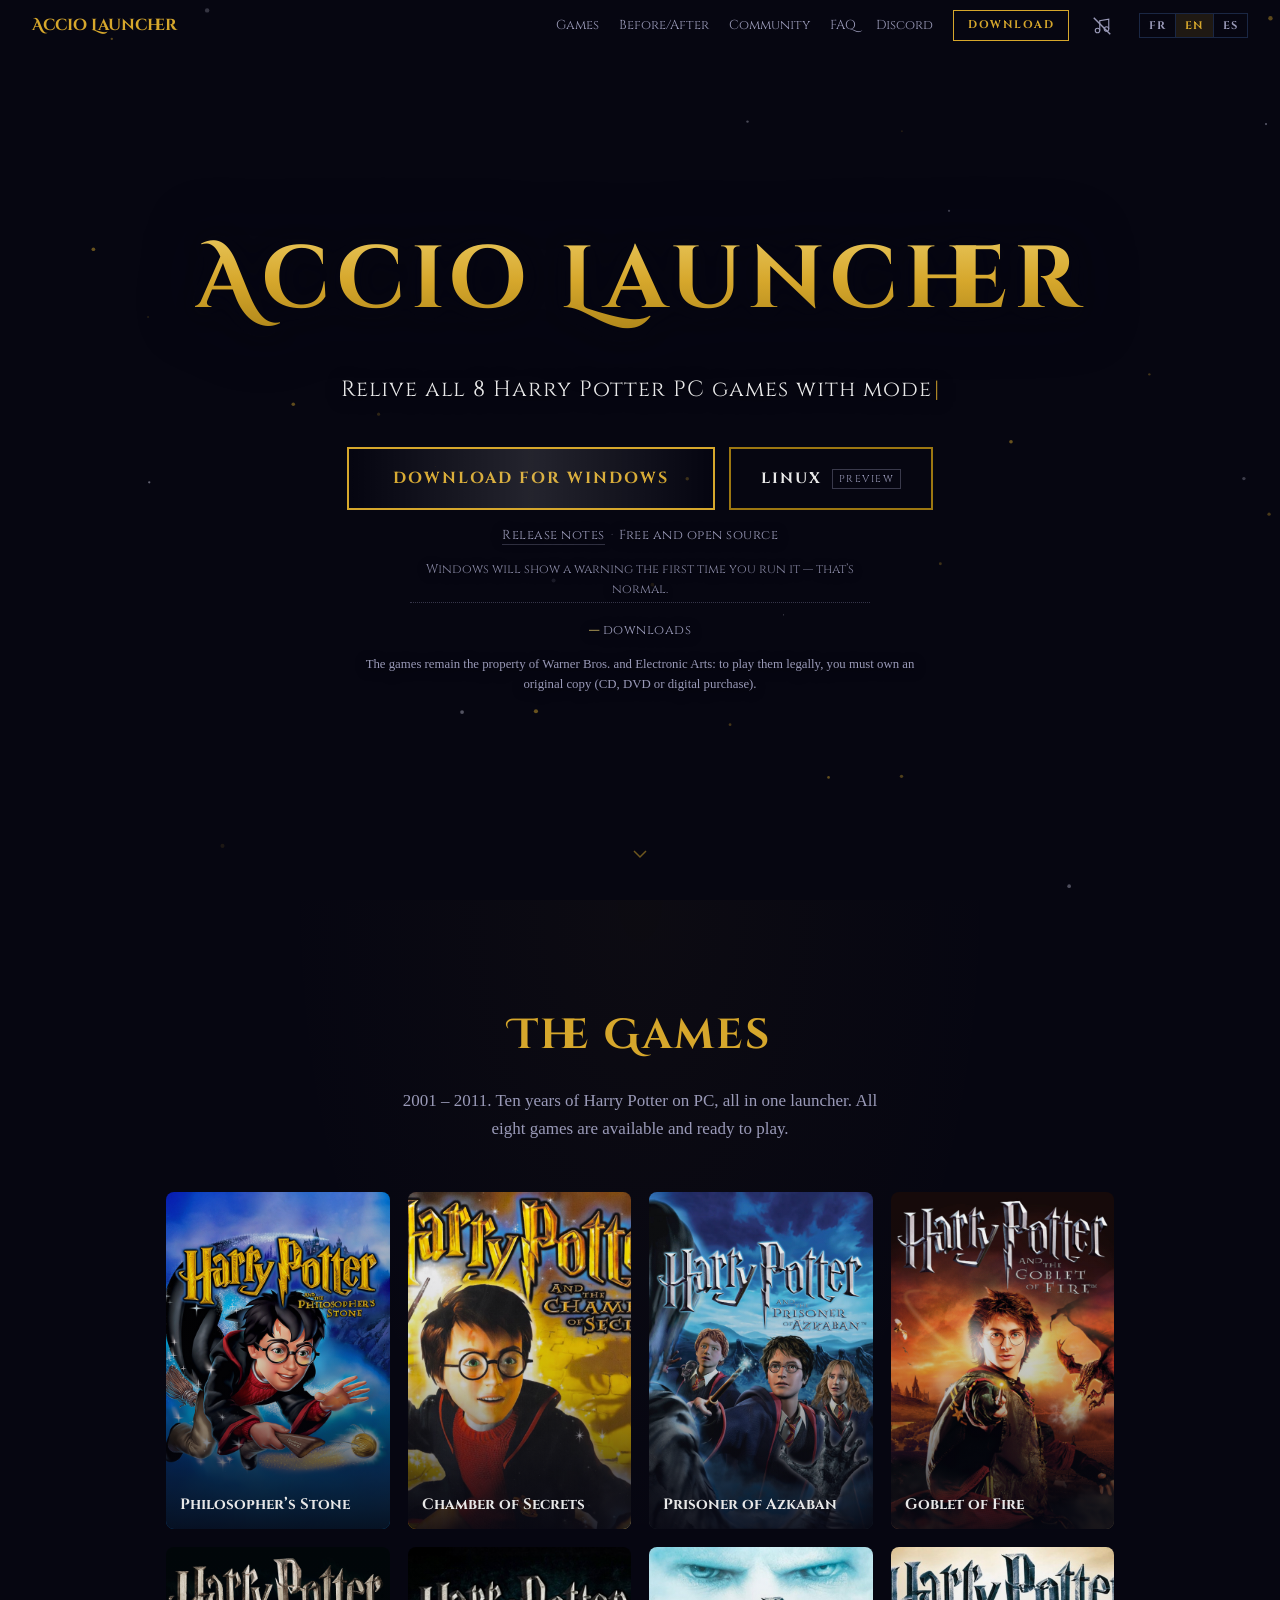
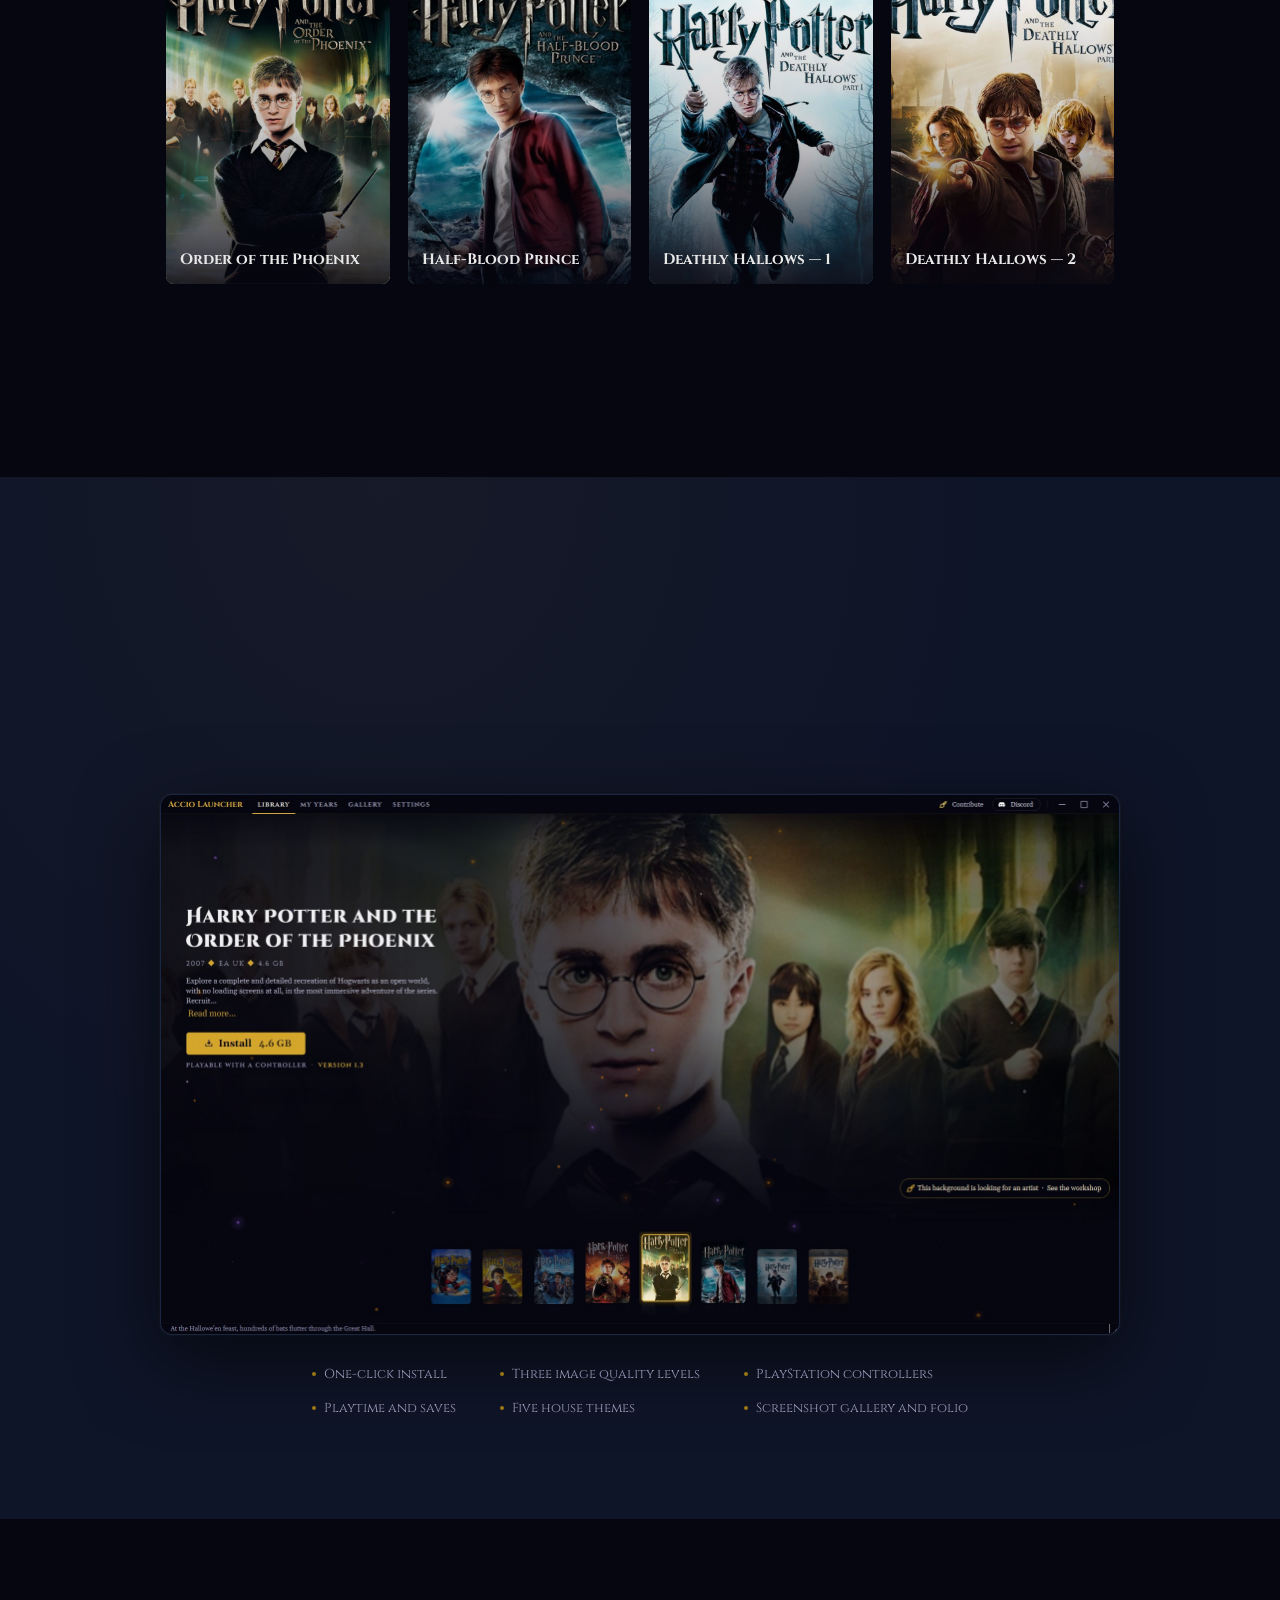
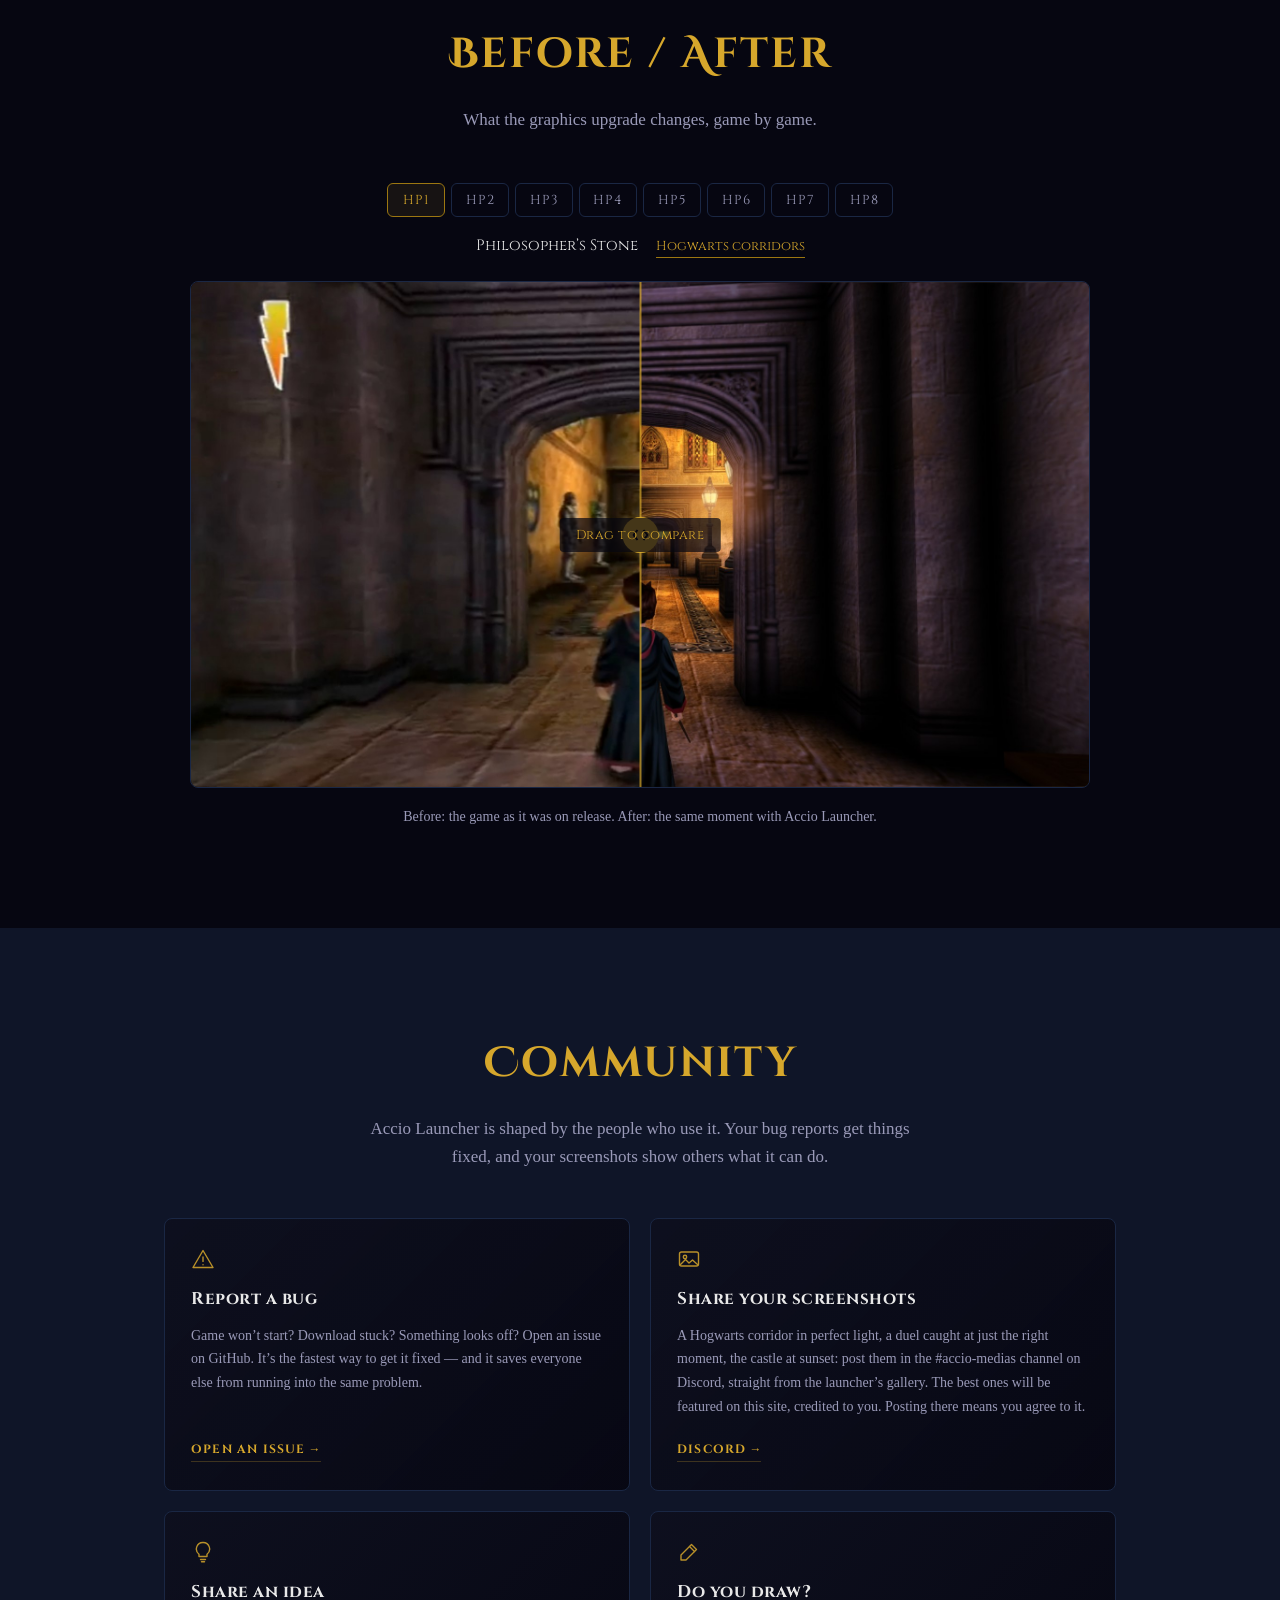
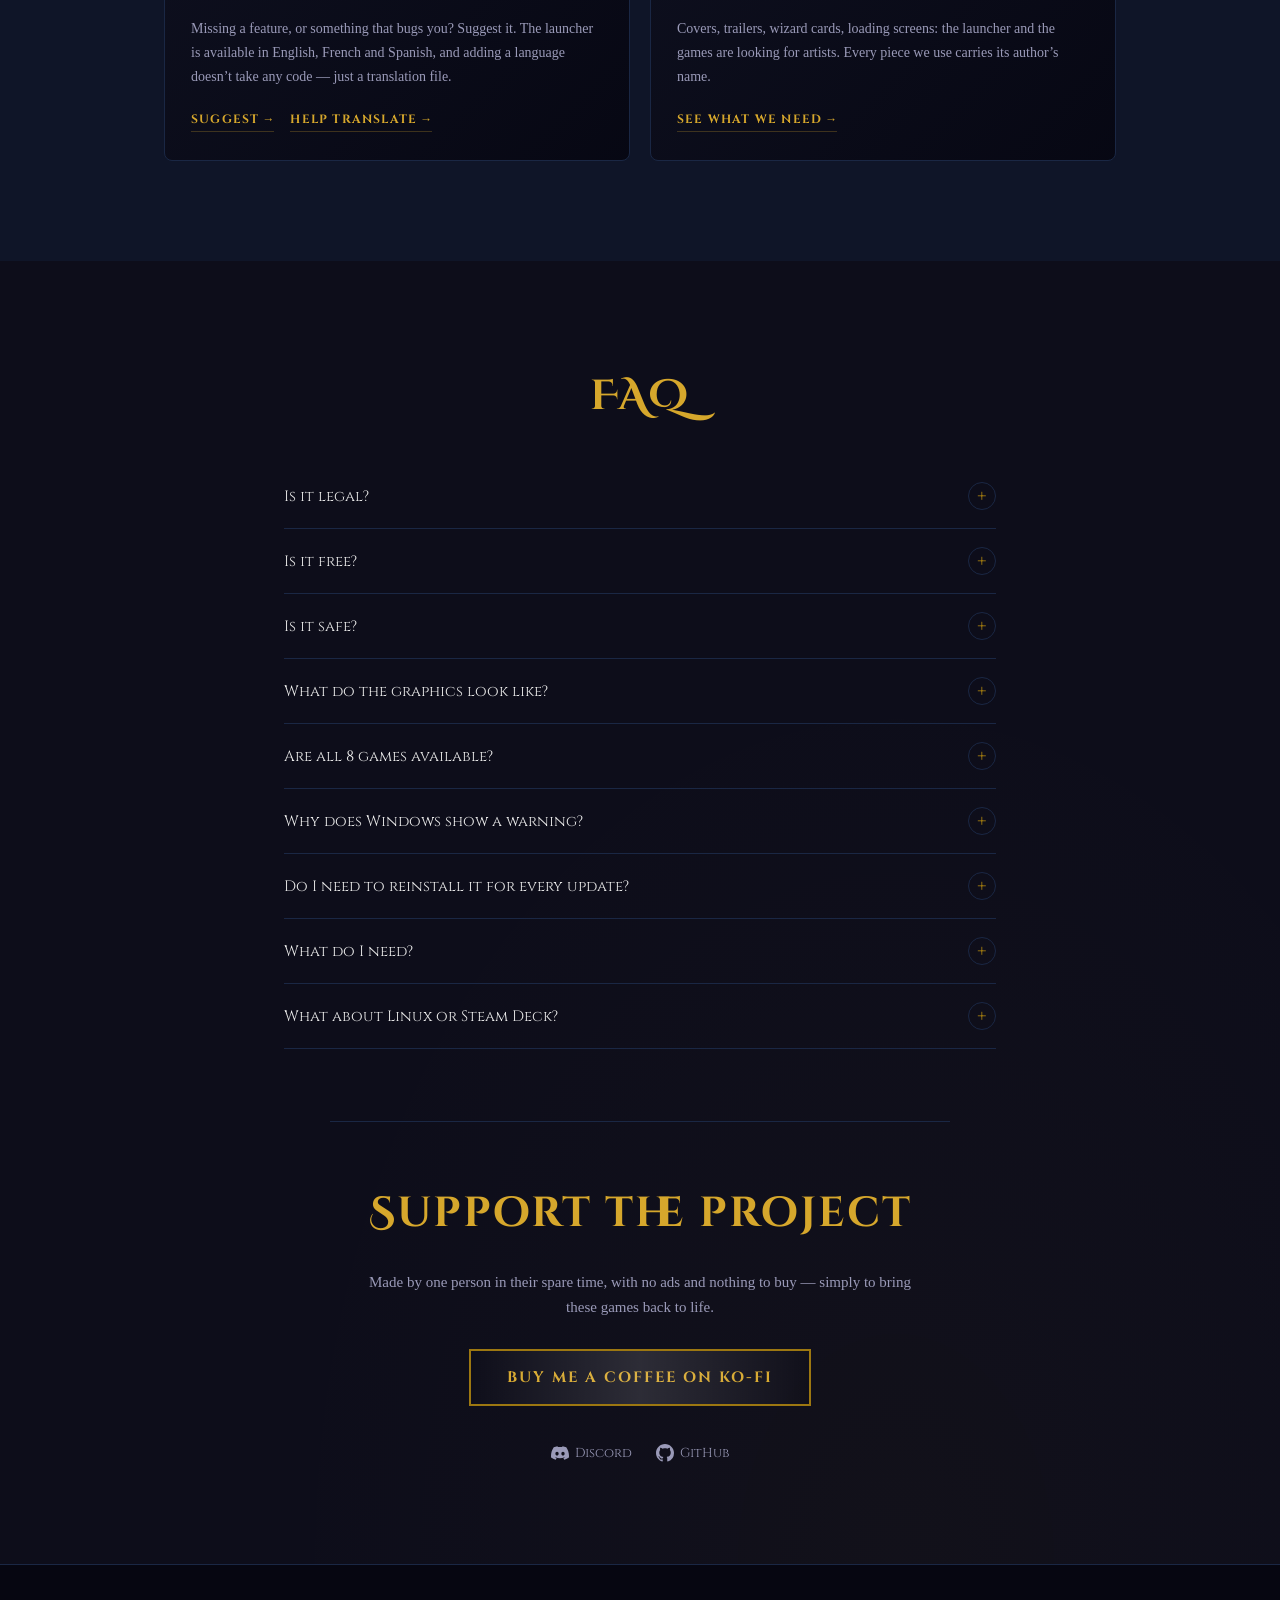
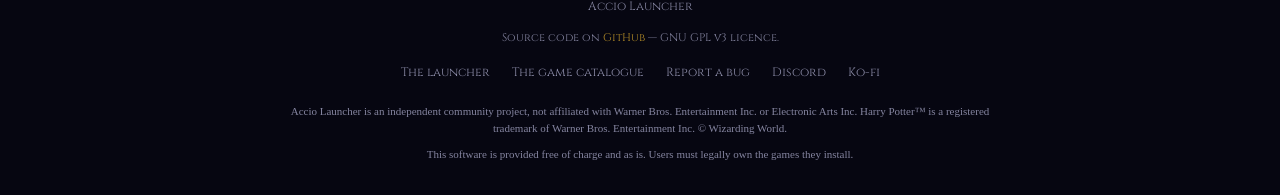
==== index.html @ d078e225 "feat: add folio preview tab and corresponding localization for English and Spanish" ====
<!DOCTYPE html>
<html lang="fr" class="no-js">
<head>
  <meta charset="UTF-8">
  <meta name="viewport" content="width=device-width, initial-scale=1.0">
  <title>Accio Launcher — Tous les jeux Harry Potter PC</title>
  <meta name="description" content="Les 8 jeux Harry Potter PC (2001–2011) dans un seul launcher : téléchargement en un clic, graphismes modernisés, tout est pré-configuré. Gratuit et open-source.">
  <link rel="canonical" href="https://acciolauncher.be/">
  <meta property="og:title" content="Accio Launcher — Tous les jeux Harry Potter PC">
  <meta property="og:description" content="Un seul launcher pour les 8 jeux Harry Potter PC. Les huit sont en ligne. Gratuit et open-source.">
  <meta property="og:image" content="https://acciolauncher.be/assets/social-preview-v2.jpg">
  <meta property="og:url" content="https://acciolauncher.be/">
  <meta property="og:type" content="website">
  <meta property="og:locale" content="fr_FR">
  <meta property="og:site_name" content="Accio Launcher">
  <meta property="og:image:width" content="1200">
  <meta property="og:image:height" content="630">
  <meta property="og:image:alt" content="Accio Launcher — les 8 jeux Harry Potter PC réunis dans un seul launcher.">
  <meta name="twitter:card" content="summary_large_image">
  <meta name="twitter:image" content="https://acciolauncher.be/assets/social-preview-v2.jpg">
  <meta name="theme-color" content="#060611">
  <script>document.documentElement.classList.replace('no-js','js');</script>
  <link rel="icon" type="image/svg+xml" href="assets/brand/mark.svg">
  <link rel="icon" type="image/png" sizes="32x32" href="assets/brand/favicon-32.png">
  <link rel="apple-touch-icon" href="assets/brand/icon-180.png">
  <link rel="stylesheet" href="css/styles.css">
</head>
<body>

  <canvas id="particles" aria-hidden="true"></canvas>

  <!-- NAV -->
  <nav id="nav">
    <a href="#top" class="nav-brand">Accio Launcher</a>
    <div class="nav-links" id="nav-links">
      <a href="#games" data-i18n="nav_games">Jeux</a>
      <a href="#compare" data-i18n="nav_compare">Avant/Après</a>
      <a href="#community" data-i18n="nav_community">Communauté</a>
      <a href="#faq">FAQ</a>
      <a href="https://discord.gg/TNwDQd7KGe" target="_blank" rel="noopener">Discord</a>
    </div>
    <a href="#top" class="nav-dl" data-i18n="nav_dl">Télécharger</a>
    <button class="nav-music" id="nav-music" data-i18n-label="aria_music" aria-label="Musique" data-i18n-title="title_music" title="Musique d'ambiance">
      <svg class="music-on" width="18" height="18" viewBox="0 0 24 24" fill="none" stroke="currentColor" stroke-width="1.5"><path d="M9 18V5l12-2v13"/><circle cx="6" cy="18" r="3"/><circle cx="18" cy="16" r="3"/></svg>
      <svg class="music-off" width="18" height="18" viewBox="0 0 24 24" fill="none" stroke="currentColor" stroke-width="1.5"><path d="M9 18V5l12-2v13"/><circle cx="6" cy="18" r="3"/><circle cx="18" cy="16" r="3"/><line x1="1" y1="1" x2="23" y2="23" stroke-width="2"/></svg>
    </button>
    <div class="lang-switch" id="lang-switch" role="radiogroup" aria-label="Langue / Language / Idioma">
      <button type="button" role="radio" data-lang="fr" lang="fr" class="is-active" aria-checked="true" tabindex="0">FR</button>
      <button type="button" role="radio" data-lang="en" lang="en" aria-checked="false" tabindex="-1">EN</button>
      <button type="button" role="radio" data-lang="es" lang="es" aria-checked="false" tabindex="-1">ES</button>
    </div>
    <button class="nav-burger" id="nav-burger" data-i18n-label="aria_menu" aria-label="Menu" aria-expanded="false">
      <span></span><span></span><span></span>
    </button>
    <div class="nav-progress" id="nav-progress"></div>
  </nav>

  <!-- ==================== HERO ==================== -->
  <section id="top" class="hero">
    <video class="hero-video" autoplay muted loop playsinline preload="none" poster="assets/backgrounds/hp1.jpg">
      <source src="assets/videos/trailer-hp3.mp4" type="video/mp4">
    </video>
    <div class="hero-fade"></div>
    <div class="hero-content">
      <h1 class="hero-stagger hero-stagger--1">Accio Launcher</h1>
      <p class="hero-sub hero-stagger hero-stagger--2" id="hero-typed">Revivez les 8 jeux Harry Potter PC avec des graphismes modernes.</p>
      <div class="dl-choice hero-stagger hero-stagger--3">
        <a href="https://github.com/ludvdber/AccioLauncher/releases/latest/download/AccioLauncher.exe" class="cta" data-os="windows" target="_blank" rel="noopener">
          <span class="cta-text" data-i18n="hero_cta">Télécharger pour Windows</span>
          <span class="cta-shimmer"></span>
        </a>
        <a href="https://github.com/ludvdber/AccioLauncher/releases/latest/download/AccioLauncher-x86_64.AppImage" class="cta cta--alt" data-os="linux" target="_blank" rel="noopener">
          <span class="cta-text">Linux</span>
          <span class="cta-tag" data-i18n="cta_preview">préversion</span>
        </a>
      </div>
      <div class="dl-thanks" id="dl-thanks" role="status" hidden>
        <p class="dl-thanks-title" data-i18n="dl_thanks_title">Le téléchargement a commencé. Bon jeu !</p>
        <p data-i18n="dl_thanks_star">Si vous l'aimez, une <a href="https://github.com/ludvdber/AccioLauncher" target="_blank" rel="noopener">étoile sur GitHub</a> l'aidera à se faire connaître.</p>
        <p class="dl-thanks-linux" data-i18n="dl_thanks_linux" hidden>Sous Linux, rendez le fichier exécutable (clic droit → Propriétés), puis lancez-le. C'est une préversion : vos retours sur <a href="https://discord.gg/TNwDQd7KGe" target="_blank" rel="noopener">Discord</a> ou <a href="https://github.com/ludvdber/AccioLauncher/issues/new/choose" target="_blank" rel="noopener">GitHub</a> sont précieux.</p>
      </div>
      <p class="hero-dl hero-stagger hero-stagger--4">
        <span id="dl-build"><a href="https://github.com/ludvdber/AccioLauncher/releases/latest" target="_blank" rel="noopener">Notes de version</a><span class="hero-sep">·</span>Gratuit et open-source</span>
      </p>
      <details class="hero-note hero-stagger hero-stagger--5">
        <summary data-i18n="hero_warn_q">Windows affichera un avertissement au premier lancement — c'est normal.</summary>
        <p data-i18n="hero_warn_a">Le launcher est gratuit et n'est pas signé par un certificat payant : Windows affiche donc « Windows a protégé votre ordinateur ». Cliquez sur <em>Informations complémentaires</em>, puis <em>Exécuter quand même</em>.</p>
      </details>
      <div class="hero-meta hero-stagger hero-stagger--6">
        <span id="dl-count">—</span> <span data-i18n="hero_downloads">téléchargements</span>
      </div>
      <p class="hero-own hero-stagger hero-stagger--6" data-i18n="hero_own">Les jeux restent la propriété de Warner Bros. et d'Electronic Arts : pour y jouer légalement, il faut en posséder une copie originale (CD, DVD ou achat numérique).</p>
    </div>
    <div class="scroll-hint" aria-hidden="true">
      <svg width="20" height="20" viewBox="0 0 20 20" fill="none" stroke="#d6a72c" stroke-width="1.5"><polyline points="4 7 10 13 16 7"/></svg>
    </div>
  </section>

  <!-- ==================== GAMES ==================== -->
  <section id="games" class="games">
    <h2 class="section-heading" data-reveal data-i18n="games_heading">Les Jeux</h2>
    <p class="games-sub" data-reveal data-i18n="games_sub">2001 – 2011. Dix ans de jeux Harry Potter PC, réunis dans un seul launcher. Les huit sont en ligne et jouables.</p>

    <div class="gcard-grid" id="gcard-grid">
      <article class="gcard" data-game="0" data-row="0" data-reveal>
        <img src="assets/covers/hp1.jpg" data-i18n-alt="alt_hp1" alt="Jaquette de Harry Potter à l'école des sorciers (2001)" loading="lazy">
        <div class="gcard-overlay">
          <span class="gcard-year">2001</span>
          <h3 data-i18n="game1_title">À l'école des sorciers</h3>
        </div>
      </article>
      <article class="gcard" data-game="1" data-row="0" data-reveal>
        <img src="assets/covers/hp2.jpg" data-i18n-alt="alt_hp2" alt="Jaquette de Harry Potter et la Chambre des secrets (2002)" loading="lazy">
        <div class="gcard-overlay">
          <span class="gcard-year">2002</span>
          <h3 data-i18n="game2_title">La Chambre des secrets</h3>
        </div>
      </article>
      <article class="gcard" data-game="2" data-row="0" data-reveal>
        <img src="assets/covers/hp3.jpg" data-i18n-alt="alt_hp3" alt="Jaquette de Harry Potter et le Prisonnier d'Azkaban (2004)" loading="lazy">
        <div class="gcard-overlay">
          <span class="gcard-year">2004</span>
          <h3 data-i18n="game3_title">Le Prisonnier d'Azkaban</h3>
        </div>
      </article>
      <article class="gcard" data-game="3" data-row="0" data-reveal>
        <img src="assets/covers/hp4.jpg" data-i18n-alt="alt_hp4" alt="Jaquette de Harry Potter et la Coupe de feu (2005)" loading="lazy">
        <div class="gcard-overlay">
          <span class="gcard-year">2005</span>
          <h3 data-i18n="game4_title">La Coupe de feu</h3>
        </div>
      </article>
      <article class="gcard" data-game="4" data-row="1" data-reveal>
        <img src="assets/covers/hp5.jpg" data-i18n-alt="alt_hp5" alt="Jaquette de Harry Potter et l'Ordre du Phénix (2007)" loading="lazy">
        <div class="gcard-overlay">
          <span class="gcard-year">2007</span>
          <h3 data-i18n="game5_title">L'Ordre du Phénix</h3>
        </div>
      </article>
      <article class="gcard" data-game="5" data-row="1" data-reveal>
        <img src="assets/covers/hp6.jpg" data-i18n-alt="alt_hp6" alt="Jaquette de Harry Potter et le Prince de sang-mêlé (2009)" loading="lazy">
        <div class="gcard-overlay">
          <span class="gcard-year">2009</span>
          <h3 data-i18n="game6_title">Le Prince de sang-mêlé</h3>
        </div>
      </article>
      <article class="gcard" data-game="6" data-row="1" data-reveal>
        <img src="assets/covers/hp7a.jpg" data-i18n-alt="alt_hp7" alt="Jaquette de Harry Potter et les Reliques de la Mort — partie 1 (2010)" loading="lazy">
        <div class="gcard-overlay">
          <span class="gcard-year">2010</span>
          <h3 data-i18n="game7_title">Les Reliques de la Mort — 1</h3>
        </div>
      </article>
      <article class="gcard" data-game="7" data-row="1" data-reveal>
        <img src="assets/covers/hp7b.jpg" data-i18n-alt="alt_hp8" alt="Jaquette de Harry Potter et les Reliques de la Mort — partie 2 (2011)" loading="lazy">
        <div class="gcard-overlay">
          <span class="gcard-year">2011</span>
          <h3 data-i18n="game8_title">Les Reliques de la Mort — 2</h3>
        </div>
      </article>
    </div>

    <!-- Inline detail (inserted via JS after the correct row) -->
    <template id="gcard-detail-tpl">
      <div class="gcard-detail" id="gcard-detail">
        <div class="gcard-detail-bg"></div>
        <div class="gcard-detail-content">
          <button class="gcard-detail-close" data-i18n-label="aria_close" aria-label="Fermer">
            <svg width="18" height="18" viewBox="0 0 18 18" fill="none" stroke="currentColor" stroke-width="2"><line x1="4" y1="4" x2="14" y2="14"/><line x1="14" y1="4" x2="4" y2="14"/></svg>
          </button>
          <span class="gcard-detail-year"></span>
          <h3 class="gcard-detail-title"></h3>
          <p class="gcard-detail-text"></p>
          <section class="gcard-detail-fixes">
            <h4 class="gcard-detail-fixes-title"></h4>
            <ul class="gcard-detail-fixes-list"></ul>
          </section>
        </div>
        <div class="gcard-detail-arrow"></div>
      </div>
    </template>

    <!-- 2nd CTA -->
    <div class="games-cta" data-reveal>
      <div class="dl-choice">
        <a href="https://github.com/ludvdber/AccioLauncher/releases/latest/download/AccioLauncher.exe" class="cta" data-os="windows" target="_blank" rel="noopener">
          <span class="cta-text" data-i18n="games_cta">Télécharger pour Windows</span>
          <span class="cta-shimmer"></span>
        </a>
        <a href="https://github.com/ludvdber/AccioLauncher/releases/latest/download/AccioLauncher-x86_64.AppImage" class="cta cta--alt" data-os="linux" target="_blank" rel="noopener">
          <span class="cta-text">Linux</span>
          <span class="cta-tag" data-i18n="cta_preview">préversion</span>
        </a>
      </div>
    </div>
  </section>

  <!-- ==================== LAUNCHER PREVIEW ==================== -->
  <section id="preview" class="preview">
    <h2 class="section-heading" data-reveal data-i18n="preview_heading">Le launcher</h2>
    <p class="preview-sub" data-reveal data-i18n="preview_sub">Tout est prêt dès le premier lancement. Choisissez un jeu, cliquez, jouez.</p>
    <div class="preview-tabs" data-reveal>
      <button class="preview-tab active" data-src="assets/screenshots/launcher-catalogue.jpg" data-src-en="assets/screenshots/en-launcher-catalogue.jpg" data-desc="Le launcher Accio, fiche d'un jeu et carrousel des huit jaquettes" data-i18n-desc="alt_launcher" data-i18n="preview_tab1">Catalogue</button>
      <button class="preview-tab" data-src="assets/screenshots/launcher-installed.jpg" data-src-en="assets/screenshots/en-launcher-installed.jpg" data-desc="Un jeu installé : le bouton Reprendre, le temps de jeu et l'engrenage des réglages" data-i18n-desc="alt_prev2" data-i18n="preview_tab2">Jeu installé</button>
      <button class="preview-tab" data-src="assets/screenshots/launcher-reglages.jpg" data-src-en="assets/screenshots/en-launcher-reglages.jpg" data-desc="Les réglages d'image d'un jeu, avec des niveaux de qualité de Légère à Maximale" data-i18n-desc="alt_prev3" data-i18n="preview_tab3">Réglages</button>
      <button class="preview-tab" data-src="assets/screenshots/launcher-annees.jpg" data-src-en="assets/screenshots/en-launcher-annees.jpg" data-desc="Mes années à Poudlard : le temps passé dans chaque jeu, année par année" data-i18n-desc="alt_prev4" data-i18n="preview_tab4">Statistiques</button>
      <button class="preview-tab" data-src="assets/screenshots/launcher-folio.jpg" data-src-en="assets/screenshots/en-launcher-folio.jpg" data-desc="Le folio d'une partie, lu dans la sauvegarde : cartes de Chocogrenouille trouvées, Coupe des Quatre Maisons et sorts appris" data-i18n-desc="alt_prev6" data-i18n="preview_tab6">Folio</button>
      <button class="preview-tab" data-src="assets/screenshots/launcher-maisons.jpg" data-desc="Le launcher aux couleurs de la maison Serdaigle" data-i18n-desc="alt_prev5" data-i18n="preview_tab5">Maisons</button>
    </div>
    <div class="preview-frame" data-reveal>
      <img id="preview-img" src="assets/screenshots/launcher-catalogue.jpg" data-i18n-alt="alt_launcher" alt="Le launcher Accio, fiche d'un jeu et carrousel des huit jaquettes" loading="lazy">
    </div>
    <ul class="preview-features" data-reveal>
      <li data-i18n="pf1">Installation en un clic</li>
      <li data-i18n="pf2">Trois niveaux de qualité d'image</li>
      <li data-i18n="pf3">Manettes PlayStation</li>
      <li data-i18n="pf4">Temps de jeu et sauvegardes</li>
      <li data-i18n="pf5">Cinq thèmes de maison</li>
      <li data-i18n="pf6">Galerie de captures et folio</li>
    </ul>
  </section>

  <!-- ==================== BEFORE / AFTER ==================== -->
  <section id="compare" class="compare">
    <h2 class="section-heading" data-reveal data-i18n="compare_heading">Avant / Après</h2>
    <p class="compare-sub" data-reveal data-i18n="compare_sub">L'impact des améliorations graphiques sur les jeux Harry Potter.</p>

    <!-- Le jeu d'abord, puis la scene quand un jeu en a plusieurs -->
    <div class="compare-picker" data-reveal>
      <div class="compare-games">
        <button type="button" class="compare-game active" data-game="1" aria-pressed="true">HP1</button>
        <button type="button" class="compare-game" data-game="2" aria-pressed="false">HP2</button>
        <button type="button" class="compare-game" data-game="3" aria-pressed="false">HP3</button>
        <button type="button" class="compare-game" data-game="4" aria-pressed="false">HP4</button>
        <button type="button" class="compare-game" data-game="5" aria-pressed="false">HP5</button>
        <button type="button" class="compare-game" data-game="6" aria-pressed="false">HP6</button>
        <button type="button" class="compare-game" data-game="7" aria-pressed="false">HP7</button>
        <button type="button" class="compare-game" data-game="8" aria-pressed="false">HP8</button>
      </div>
      <div class="compare-scenes">
        <span class="compare-title" data-game="1" data-i18n="game1_title">À l'école des sorciers</span>
        <span class="compare-title" data-game="2" data-i18n="game2_title" hidden>La Chambre des secrets</span>
        <span class="compare-title" data-game="3" data-i18n="game3_title" hidden>Le Prisonnier d'Azkaban</span>
        <span class="compare-title" data-game="4" data-i18n="game4_title" hidden>La Coupe de feu</span>
        <span class="compare-title" data-game="5" data-i18n="game5_title" hidden>L'Ordre du Phénix</span>
        <span class="compare-title" data-game="6" data-i18n="game6_title" hidden>Le Prince de sang-mêlé</span>
        <span class="compare-title" data-game="7" data-i18n="game7_title" hidden>Les Reliques de la Mort — 1</span>
        <span class="compare-title" data-game="8" data-i18n="game8_title" hidden>Les Reliques de la Mort — 2</span>
        <span class="compare-scene-list">
          <button type="button" class="compare-tab active" data-game="1" data-before="assets/compare/hp1-couloir-before.jpg" data-after="assets/compare/hp1-couloir-after.jpg" data-i18n="ctab1">Couloirs de Poudlard</button>
          <button type="button" class="compare-tab" data-game="2" data-before="assets/compare/hp2-couloir-aux-torches-before.jpg" data-after="assets/compare/hp2-couloir-aux-torches-after.jpg" data-i18n="ctab7" hidden>Couloir aux torches</button>
          <button type="button" class="compare-tab" data-game="3" data-before="assets/compare/hp3-couloir-de-poudlard-before.jpg" data-after="assets/compare/hp3-couloir-de-poudlard-after.jpg" data-i18n="ctab8" hidden>Couloir du château</button>
          <button type="button" class="compare-tab" data-game="4" data-before="assets/compare/hp4-foret-interdite-before.jpg" data-after="assets/compare/hp4-foret-interdite-after.jpg" data-i18n="ctab9" hidden>La Forêt interdite</button>
          <button type="button" class="compare-tab" data-game="5" data-before="assets/compare/hp5-salle-commune-before.jpg" data-after="assets/compare/hp5-salle-commune-after.jpg" data-i18n="ctab2" hidden>Salle commune</button>
          <button type="button" class="compare-tab" data-game="5" data-before="assets/compare/hp5-bibliotheque-before.jpg" data-after="assets/compare/hp5-bibliotheque-after.jpg" data-i18n="ctab3" hidden>Bibliothèque</button>
          <button type="button" class="compare-tab" data-game="5" data-before="assets/compare/hp5-chateau-before.jpg" data-after="assets/compare/hp5-chateau-after.jpg" data-i18n="ctab4" hidden>Le château</button>
          <button type="button" class="compare-tab" data-game="6" data-before="assets/compare/hp6-terrier-before.jpg" data-after="assets/compare/hp6-terrier-after.jpg" data-i18n="ctab5" hidden>Le Terrier</button>
          <button type="button" class="compare-tab" data-game="6" data-before="assets/compare/hp6-parc-before.jpg" data-after="assets/compare/hp6-parc-after.jpg" data-i18n="ctab6" hidden>Le parc de nuit</button>
          <button type="button" class="compare-tab" data-game="7" data-before="assets/compare/hp7a-mariage-before.jpg" data-after="assets/compare/hp7a-mariage-after.jpg" data-i18n="ctab10" hidden>Le mariage</button>
          <button type="button" class="compare-tab" data-game="8" data-before="assets/compare/hp7b-gringotts-before.jpg" data-after="assets/compare/hp7b-gringotts-after.jpg" data-i18n="ctab11" hidden>Gringotts</button>
        </span>
      </div>
    </div>

    <div class="slider" id="slider" data-reveal role="slider" data-i18n-label="aria_compare" aria-label="Comparaison avant/après" aria-orientation="horizontal" aria-valuemin="0" aria-valuemax="100" aria-valuenow="50" tabindex="0">
      <div class="slider-hint" id="slider-hint" data-i18n="slider_hint">Glissez pour comparer</div>
      <div class="slider-before">
        <img id="img-before" src="assets/compare/hp1-couloir-before.jpg" data-i18n-alt="alt_before" alt="Rendu graphique original" loading="lazy" draggable="false">
        <div class="slider-placeholder" data-i18n="ph_before">Avant — Rendu original</div>
      </div>
      <div class="slider-after" id="slider-after">
        <img id="img-after" src="assets/compare/hp1-couloir-after.jpg" data-i18n-alt="alt_after" alt="Rendu graphique amélioré" loading="lazy" draggable="false">
        <div class="slider-placeholder slider-placeholder--after" data-i18n="ph_after">Après — Amélioré</div>
      </div>
      <div class="slider-handle" id="slider-handle">
        <div class="slider-line"></div>
        <div class="slider-grip">
          <svg width="16" height="16" viewBox="0 0 16 16" fill="none" stroke="#060611" stroke-width="2"><polyline points="5 3 1 8 5 13"/><polyline points="11 3 15 8 11 13"/></svg>
        </div>
        <div class="slider-line"></div>
      </div>
    </div>
    <p class="slider-caption" data-reveal data-i18n="compare_caption">Avant : le jeu tel qu'il était à sa sortie. Après : le même instant avec Accio Launcher.</p>
  </section>

  <!-- ==================== COMMUNAUTÉ ==================== -->
  <section id="community" class="community">
    <h2 class="section-heading" data-reveal data-i18n="community_heading">La communauté</h2>
    <p class="community-sub" data-reveal data-i18n="community_sub">Le launcher avance avec ceux qui y jouent. Un bug signalé, c'est un bug corrigé — et une belle capture, c'est la meilleure vitrine du projet.</p>

    <div class="community-grid" data-reveal>

      <article class="ccard">
        <svg class="ccard-icon" width="24" height="24" viewBox="0 0 24 24" fill="none" stroke="currentColor" stroke-width="1.4" stroke-linecap="round" stroke-linejoin="round">
          <path d="M12 3.5 2 20.5h20L12 3.5z"/><path d="M12 10v4.4"/><path d="M12 17.6v.1"/>
        </svg>
        <h3 data-i18n="ccard1_t">Signaler un bug</h3>
        <p data-i18n="ccard1_d">Un jeu qui refuse de démarrer, un téléchargement qui s'arrête, un affichage de travers ? Ouvrez un ticket sur GitHub. C'est le chemin le plus court pour que ce soit réparé — et ça évite à dix autres personnes de perdre la même soirée.</p>
        <div class="ccard-links">
          <a href="https://github.com/ludvdber/AccioLauncher/issues/new/choose" target="_blank" rel="noopener" data-i18n="ccard1_cta">Ouvrir un ticket</a>
        </div>
      </article>

      <article class="ccard">
        <svg class="ccard-icon" width="24" height="24" viewBox="0 0 24 24" fill="none" stroke="currentColor" stroke-width="1.4" stroke-linecap="round" stroke-linejoin="round">
          <rect x="2.5" y="5" width="19" height="14" rx="2"/><circle cx="8" cy="10" r="1.7"/><path d="M3.5 17.5l5-5 3.5 3.5 3.5-3 5 4.5"/>
        </svg>
        <h3 data-i18n="ccard2_t">Partager vos captures</h3>
        <p data-i18n="ccard2_d">Un couloir de Poudlard sous la bonne lumière, un duel pris au bon moment, un château au coucher du soleil : postez-les dans le salon #accio-medias du Discord, directement depuis la galerie du launcher. Les plus belles seront mises en avant sur ce site, avec votre pseudo. Poster là-bas, c'est l'accepter.</p>
        <div class="ccard-links">
          <a href="https://discord.gg/TNwDQd7KGe" target="_blank" rel="noopener">Discord</a>
        </div>
      </article>

      <article class="ccard">
        <svg class="ccard-icon" width="24" height="24" viewBox="0 0 24 24" fill="none" stroke="currentColor" stroke-width="1.4" stroke-linecap="round" stroke-linejoin="round">
          <path d="M12 2.5A6.5 6.5 0 0 0 8 14.2v2.3h8v-2.3A6.5 6.5 0 0 0 12 2.5z"/><path d="M9.5 19.5h5"/><path d="M10.5 21.8h3"/>
        </svg>
        <h3 data-i18n="ccard3_t">Proposer une idée</h3>
        <p data-i18n="ccard3_d">Une fonction qui manque, un détail qui agace ? Dites-le. Le launcher parle français, anglais et espagnol, et ajouter une langue ne demande pas une ligne de code — juste un fichier de traduction.</p>
        <div class="ccard-links">
          <a href="https://github.com/ludvdber/AccioLauncher/issues/new/choose" target="_blank" rel="noopener" data-i18n="ccard3_cta">Proposer</a>
          <a href="https://github.com/ludvdber/AccioLauncher/blob/main/docs/TRANSLATORS.md" target="_blank" rel="noopener" data-i18n="ccard3_cta2">Traduire</a>
        </div>
      </article>

      <article class="ccard">
        <svg class="ccard-icon" width="24" height="24" viewBox="0 0 24 24" fill="none" stroke="currentColor" stroke-width="1.4" stroke-linecap="round" stroke-linejoin="round">
          <path d="M14.5 4.5l5 5L9 20H4v-5L14.5 4.5z"/><path d="M12.5 6.5l5 5"/>
        </svg>
        <h3 data-i18n="ccard4_t">Vous dessinez ?</h3>
        <p data-i18n="ccard4_d">Jaquettes, bandes-annonces, cartes de sorciers, écrans de chargement : le launcher et les jeux cherchent des artistes. Chaque œuvre retenue porte le nom de son auteur.</p>
        <div class="ccard-links">
          <a href="atelier.html" data-i18n="ccard4_cta">Voir ce qu'on cherche</a>
        </div>
      </article>

    </div>

    <p class="community-live" id="community-live" hidden></p>
  </section>

  <!-- ==================== FAQ + SUPPORT ==================== -->
  <section id="faq" class="bottom">
    <div class="faq-wrap">
      <h2 class="section-heading" data-reveal data-i18n="faq_heading">Questions fréquentes</h2>
        <details class="faq-item">
          <summary data-i18n="faq1_q">C'est légal ?</summary>
          <p data-i18n="faq1_a">Accio Launcher ne contient aucun fichier de jeu. Les archives qu'il installe remplacent des disques d'origine abîmés, perdus ou illisibles sur un PC récent : elles sont destinées aux personnes qui possèdent une copie originale de chaque jeu (CD, DVD ou achat numérique). Les jeux restent la propriété de Warner Bros. et d'Electronic Arts, et le projet n'est affilié à aucun des deux. Un ayant droit qui demande le retrait d'un fichier l'obtient sous 48 heures.</p>
        </details>
        <details class="faq-item">
          <summary data-i18n="faq2_q">C'est gratuit ?</summary>
          <p data-i18n="faq2_a">Oui, entièrement. Open-source, pas de pub, pas de tracking.</p>
        </details>
        <details class="faq-item">
          <summary data-i18n="faq3_q">C'est sûr ?</summary>
          <p data-i18n="faq3_a">Le code est public sur GitHub. Chaque archive est vérifiée par son empreinte pendant le téléchargement : un fichier abîmé ou modifié en route est refusé. Aucun compte, aucune donnée collectée, aucune pub.</p>
        </details>
        <details class="faq-item">
          <summary data-i18n="faq4_q">Quelle qualité graphique ?</summary>
          <p data-i18n="faq4_a">L'image suit la résolution de votre écran, jusqu'à la 4K, avec des contours nettoyés et une lumière retravaillée selon les jeux. Trois préréglages, de Légère à Maximale, se choisissent dans les réglages du jeu : tout est déjà configuré, vous n'avez rien à installer.</p>
        </details>
        <details class="faq-item">
          <summary data-i18n="faq5_q">Les 8 jeux sont tous disponibles ?</summary>
          <p data-i18n="faq5_a">Oui, depuis la version 1.0 : de l'École des Sorciers (2001) aux Reliques de la Mort partie 2 (2011). Le catalogue est complet.</p>
        </details>
        <details class="faq-item">
          <summary data-i18n="faq6_q">Windows affiche un avertissement ?</summary>
          <p data-i18n="faq6_a">« Windows a protégé votre ordinateur » est attendu : le launcher est gratuit et n'a pas de certificat de signature, qui coûte plusieurs centaines d'euros par an. Cliquez sur <em>Informations complémentaires</em>, puis <em>Exécuter quand même</em>. Le fichier vient directement de GitHub, publié par le dépôt du projet : c'est la même source que le code.</p>
        </details>
        <details class="faq-item">
          <summary data-i18n="faq7_q">Il faut le réinstaller à chaque version ?</summary>
          <p data-i18n="faq7_a">Non. Le launcher se met à jour lui-même, en un clic, et les jeux déjà installés restent en place.</p>
        </details>
        <details class="faq-item">
          <summary data-i18n="faq8_q">Quelle configuration ?</summary>
          <p data-i18n="faq8_a">Windows 10 ou 11 (ou Linux, en préversion), 8 Go de mémoire, 2 Go de mémoire vidéo. Comptez la place du jeu le plus lourd : le launcher vérifie l'espace libre et prévient avant de télécharger.</p>
        </details>
        <details class="faq-item">
          <summary data-i18n="faq9_q">Et sur Linux ou Steam Deck ?</summary>
          <p data-i18n="faq9_a">Oui, en préversion depuis la version 1.1 : Steam Deck, Bazzite, Fedora, Ubuntu… Téléchargez le fichier Linux, rendez-le exécutable (clic droit → Propriétés), puis lancez-le. Les jeux tournent avec Proton ou Wine ; le <a href="https://github.com/ludvdber/AccioLauncher#linux--bazzite" target="_blank" rel="noopener">guide Linux</a> détaille l'installation. Depuis la version 1.1.3, les jeux s'installent et démarrent une fois Wine préparé, et le lancement ne prend plus qu'un instant. Essayée sous Bazzite : HP1, HP3, HP4 et HP6 tournent. HP2 démarre, mais son menu reste vide pour l'instant. Dites-nous si elle marche chez vous, sur <a href="https://discord.gg/TNwDQd7KGe" target="_blank" rel="noopener">Discord</a> ou sur <a href="https://github.com/ludvdber/AccioLauncher/issues/new/choose" target="_blank" rel="noopener">GitHub</a>.</p>
        </details>
    </div>

    <div class="support-band" data-reveal>
      <h2 class="section-heading" data-i18n="support_heading">Soutenir le projet</h2>
        <p class="support-text" data-i18n="support_text">Développé par un seul passionné, sur son temps libre. Pas de pub, pas de monétisation — juste l'envie de redonner vie à ces jeux.</p>
        <a href="https://ko-fi.com/ludovic01" class="cta cta--kofi" target="_blank" rel="noopener">
          <span class="cta-text" data-i18n="kofi_cta">Offrir un café sur Ko-fi</span>
          <span class="cta-shimmer"></span>
        </a>
        <div class="support-links">
          <a href="https://discord.gg/TNwDQd7KGe" target="_blank" rel="noopener">
            <svg width="18" height="18" viewBox="0 0 24 24" fill="currentColor"><path d="M20.317 4.37a19.791 19.791 0 0 0-4.885-1.515.074.074 0 0 0-.079.037c-.21.375-.444.864-.608 1.25a18.27 18.27 0 0 0-5.487 0 12.64 12.64 0 0 0-.617-1.25.077.077 0 0 0-.079-.037A19.736 19.736 0 0 0 3.677 4.37a.07.07 0 0 0-.032.027C.533 9.046-.32 13.58.099 18.057a.082.082 0 0 0 .031.057 19.9 19.9 0 0 0 5.993 3.03.078.078 0 0 0 .084-.028c.462-.63.874-1.295 1.226-1.994a.076.076 0 0 0-.041-.106 13.107 13.107 0 0 1-1.872-.892.077.077 0 0 1-.008-.128c.125-.094.25-.192.373-.292a.074.074 0 0 1 .077-.01c3.928 1.793 8.18 1.793 12.062 0a.074.074 0 0 1 .078.01c.12.098.246.198.373.292a.077.077 0 0 1-.006.127 12.3 12.3 0 0 1-1.873.892.077.077 0 0 0-.041.107c.36.698.772 1.362 1.225 1.993a.076.076 0 0 0 .084.028 19.839 19.839 0 0 0 6.002-3.03.077.077 0 0 0 .032-.054c.5-5.177-.838-9.674-3.549-13.66a.061.061 0 0 0-.031-.03zM8.02 15.33c-1.183 0-2.157-1.085-2.157-2.419s.956-2.419 2.157-2.419c1.21 0 2.176 1.095 2.157 2.42 0 1.333-.956 2.418-2.157 2.418zm7.975 0c-1.183 0-2.157-1.085-2.157-2.419s.956-2.419 2.157-2.419c1.21 0 2.176 1.095 2.157 2.42 0 1.333-.947 2.418-2.157 2.418z"/></svg>
            Discord
          </a>
          <a href="https://github.com/ludvdber/AccioLauncher" target="_blank" rel="noopener">
            <svg width="18" height="18" viewBox="0 0 24 24" fill="currentColor"><path d="M12 0C5.37 0 0 5.37 0 12c0 5.31 3.435 9.795 8.205 11.385.6.105.825-.255.825-.57 0-.285-.015-1.23-.015-2.235-3.015.555-3.795-.735-4.035-1.41-.135-.345-.72-1.41-1.23-1.695-.42-.225-1.02-.78-.015-.795.945-.015 1.62.87 1.845 1.23 1.08 1.815 2.805 1.305 3.495.99.105-.78.42-1.305.765-1.605-2.67-.3-5.46-1.335-5.46-5.925 0-1.305.465-2.385 1.23-3.225-.12-.3-.54-1.53.12-3.18 0 0 1.005-.315 3.3 1.23.96-.27 1.98-.405 3-.405s2.04.135 3 .405c2.295-1.56 3.3-1.23 3.3-1.23.66 1.65.24 2.88.12 3.18.765.84 1.23 1.905 1.23 3.225 0 4.605-2.805 5.625-5.475 5.925.435.375.81 1.095.81 2.22 0 1.605-.015 2.895-.015 3.3 0 .315.225.69.825.57A12.02 12.02 0 0 0 24 12c0-6.63-5.37-12-12-12z"/></svg>
            GitHub
          </a>
      </div>
    </div>
  </section>

  <!-- FOOTER -->
  <footer class="footer">
    <p id="version">Accio Launcher</p>
    <p class="footer-oss" data-i18n="footer_oss">Code source sur <a href="https://github.com/ludvdber/AccioLauncher" target="_blank" rel="noopener">GitHub</a> — licence GNU GPL v3.</p>
    <div class="footer-links">
      <a href="https://github.com/ludvdber/AccioLauncher" target="_blank" rel="noopener" data-i18n="fl_launcher">Le launcher</a>
      <a href="https://github.com/ludvdber/accio-launcher-games" target="_blank" rel="noopener" data-i18n="fl_catalog">Le catalogue des jeux</a>
      <a href="https://github.com/ludvdber/AccioLauncher/issues" target="_blank" rel="noopener" data-i18n="fl_issues">Signaler un bug</a>
      <a href="https://discord.gg/TNwDQd7KGe" target="_blank" rel="noopener">Discord</a>
      <a href="https://ko-fi.com/ludovic01" target="_blank" rel="noopener">Ko-fi</a>
    </div>
    <div class="legal">
      <p data-i18n="legal1">Accio Launcher est un projet communautaire indépendant, non affilié à Warner Bros. Entertainment Inc. ou Electronic Arts Inc. Harry Potter™ est une marque déposée de Warner Bros. Entertainment Inc. © Wizarding World.</p>
      <p data-i18n="legal2">Ce logiciel est fourni gratuitement, en l'état. Les jeux doivent être possédés légalement par l'utilisateur.</p>
    </div>
  </footer>

  <!-- Easter egg message -->
  <div id="ee-msg" class="ee-msg" aria-hidden="true">
    <p data-i18n="ee_main">Je jure solennellement que mes intentions sont mauvaises.</p>
    <small data-i18n="ee_sub">Méfait accompli.</small>
  </div>

  <!-- Back to top -->
  <button id="btt" class="btt" data-i18n-label="aria_top" aria-label="Retour en haut">
    <svg width="18" height="18" viewBox="0 0 18 18" fill="none" stroke="currentColor" stroke-width="2"><polyline points="3 11 9 5 15 11"/></svg>
  </button>

  <!-- Structured data -->
  <script type="application/ld+json" id="ld-app">
  {
    "@context": "https://schema.org",
    "@type": "SoftwareApplication",
    "name": "Accio Launcher",
    "operatingSystem": "Windows 10, Windows 11, Linux",
    "applicationCategory": "GameApplication",
    "offers": { "@type": "Offer", "price": "0", "priceCurrency": "EUR" },
    "description": "Launcher pour les 8 jeux Harry Potter PC (2001-2011) avec améliorations graphiques modernes. Catalogue complet, téléchargement et installation en un clic.",
    "downloadUrl": "https://github.com/ludvdber/AccioLauncher/releases/latest/download/AccioLauncher.exe",
    "inLanguage": ["fr", "en", "es"],
    "author": { "@type": "Person", "name": "ludvdber" }
  }
  </script>

  <audio id="bg-music" loop preload="none">
    <source src="assets/audio/ambient.mp3" type="audio/mpeg">
  </audio>
  <script src="js/main.js"></script>
</body>
</html>
---- css/styles.css ----
/* ===========================================
   ACCIO LAUNCHER — V2
   =========================================== */

@font-face { font-family:'Cinzel'; src:url('../assets/fonts/Cinzel-Variable.woff2') format('woff2'); font-weight:400 900; font-display:swap; }
@font-face { font-family:'Cinzel Decorative'; src:url('../assets/fonts/CinzelDecorative-Bold.woff2') format('woff2'); font-weight:700; font-display:swap; }

:root {
  --dark: #060611;
  --dark2: #0d0d1a;
  --dark3: #0f1528;
  --gold: #d6a72c;
  --gold-l: #f2d775;
  --gold-d: #9c7711;
  --text: #e8e8e8;
  --muted: #9a9ab8;
  --border: #1a2744;
  --serif: 'Cinzel', Georgia, serif;
  --display: 'Cinzel Decorative', Georgia, serif;
}

/* --- Reset --- */
*, *::before, *::after { margin:0; padding:0; box-sizing:border-box; }
html { scroll-behavior:smooth; }
body {
  background:var(--dark); color:var(--text);
  font-family:Georgia,'Times New Roman',serif;
  line-height:1.7; overflow-x:hidden;
}
img { max-width:100%; display:block; }
a { color:var(--gold); text-decoration:none; }

/* Scrollbar */
::-webkit-scrollbar { width:6px; }
::-webkit-scrollbar-track { background:var(--dark); }
::-webkit-scrollbar-thumb { background:var(--gold-d); border-radius:3px; }
html { scrollbar-width:thin; scrollbar-color:var(--gold-d) var(--dark); }

/* Focus visible */
:focus-visible { outline:2px solid var(--gold); outline-offset:3px; }
a:focus-visible, button:focus-visible, summary:focus-visible, [tabindex]:focus-visible { outline:2px solid var(--gold); outline-offset:3px; }

/* --- Particles --- */
#particles { position:fixed; inset:0; pointer-events:none; z-index:10; }

/* --- Shared --- */
.section-heading {
  font-family:var(--display);
  font-size:clamp(28px,5vw,42px);
  color:var(--gold);
  text-align:center;
  letter-spacing:2px;
  margin-bottom:48px;
}

/* ===========================================
   NAV
   =========================================== */
#nav {
  position:fixed; top:0; left:0; right:0; z-index:100;
  height:52px; display:flex; align-items:center;
  padding:0 32px; gap:20px;
  background:rgba(6,6,17,0);
  border-bottom:1px solid transparent;
  transition:background 0.4s, border-color 0.4s;
}
#nav.scrolled {
  background:rgba(6,6,17,0.92);
  border-bottom-color:rgba(26,39,68,0.4);
  backdrop-filter:blur(10px); -webkit-backdrop-filter:blur(10px);
}
.nav-brand { font-family:var(--display); font-size:16px; color:var(--gold); white-space:nowrap; }
.nav-links { display:flex; gap:20px; margin-left:auto; }
.nav-links a { font-family:var(--serif); font-size:13px; color:var(--muted); transition:color 0.2s; }
.nav-links a:hover { color:var(--gold); }
.nav-dl {
  font-family:var(--serif); font-size:11px; font-weight:700;
  letter-spacing:1.5px; text-transform:uppercase;
  color:var(--gold); border:1px solid var(--gold);
  padding:5px 14px; transition:background 0.3s;
}
.nav-dl:hover { background:rgba(214,167,44,0.12); }
.nav-progress { position:absolute; bottom:0; left:0; height:2px; width:0; background:var(--gold); transition:width 0.08s linear; }

/* Burger */
.nav-burger {
  display:none; background:none; border:none; cursor:pointer;
  width:28px; height:20px; position:relative; margin-left:12px;
}
.nav-burger span {
  display:block; position:absolute; left:0; width:100%; height:2px;
  background:var(--gold); border-radius:1px;
  transition:transform 0.3s, opacity 0.3s;
}
.nav-burger span:nth-child(1) { top:0; }
.nav-burger span:nth-child(2) { top:9px; }
.nav-burger span:nth-child(3) { top:18px; }
.nav-burger.open span:nth-child(1) { transform:translateY(9px) rotate(45deg); }
.nav-burger.open span:nth-child(2) { opacity:0; }
.nav-burger.open span:nth-child(3) { transform:translateY(-9px) rotate(-45deg); }

/* ===========================================
   HERO
   =========================================== */
.hero {
  position:relative; height:100vh; min-height:550px;
  display:flex; align-items:center; justify-content:center;
  overflow:hidden;
}
.hero-video {
  position:absolute; inset:0;
  width:100%; height:100%; object-fit:cover;
  opacity:0; transition:opacity 1.5s ease;
}
.hero-video.playing { opacity:1; }
.hero-fade {
  position:absolute; inset:0;
  background:
    radial-gradient(ellipse at center, rgba(6,6,17,0.12) 0%, var(--dark) 92%),
    linear-gradient(180deg, rgba(6,6,17,0.06) 0%, rgba(6,6,17,0.22) 50%, var(--dark) 100%);
  z-index:1;
}
.hero-content { position:relative; z-index:2; text-align:center; padding:24px; }
.hero h1 {
  font-family:var(--display);
  font-size:clamp(44px,9vw,88px);
  letter-spacing:6px;
  background:linear-gradient(180deg, var(--gold-l) 0%, var(--gold) 50%, var(--gold-d) 100%);
  -webkit-background-clip:text; -webkit-text-fill-color:transparent;
  background-clip:text;
  filter:drop-shadow(0 3px 10px rgba(6,6,17,0.85)) drop-shadow(0 0 28px rgba(6,6,17,0.5));
  margin-bottom:16px;
}
.hero-sub {
  font-family:var(--serif);
  font-size:clamp(16px,2.4vw,22px);
  color:var(--text); opacity:0.92;
  letter-spacing:1px; line-height:1.6;
  margin-bottom:40px;
  text-shadow:0 1px 2px rgba(6,6,17,0.9), 0 2px 16px rgba(6,6,17,0.8);
}
.hero-dl, .hero-note, .hero-meta, .hero-own { text-shadow:0 1px 2px rgba(6,6,17,0.9), 0 2px 12px rgba(6,6,17,0.75); }
.hero-dl {
  margin-top:14px;
  font-family:var(--serif);
  font-size:13px; color:var(--muted); letter-spacing:0.5px;
}
.hero-dl a { color:var(--muted); border-bottom:1px solid rgba(154,154,184,0.3); transition:color 0.2s, border-color 0.2s; }
.hero-dl a:hover { color:var(--gold); border-bottom-color:var(--gold-d); }
.hero-note {
  margin:14px auto 0; max-width:460px;
  font-family:var(--serif); font-size:12.5px;
  color:var(--muted); line-height:1.6;
}
.hero-note summary {
  cursor:pointer; list-style:none; display:inline-block;
  padding-bottom:2px; opacity:0.85;
  border-bottom:1px dotted rgba(154,154,184,0.4);
  transition:color 0.2s, border-color 0.2s;
}
.hero-note summary::-webkit-details-marker { display:none; }
.hero-note summary::marker { content:''; }
.hero-note summary:hover { color:var(--gold); border-bottom-color:var(--gold-d); }
.hero-note p { margin-top:10px; }
.hero-note em { color:var(--text); font-style:normal; }
.hero-meta {
  margin-top:16px;
  font-family:var(--serif);
  font-size:13px; color:var(--muted); letter-spacing:0.5px;
}
.hero-sep { margin:0 6px; opacity:0.4; }

/* Confirmation apres un clic sur Telecharger. Elle n'apparait qu'en reponse au
   geste du visiteur, jamais d'elle-meme : c'est ce qui la rend acceptable. */
.dl-thanks {
  max-width:440px; margin:18px auto 0;
  padding:12px 18px;
  border:1px solid rgba(214,167,44,0.28);
  background:rgba(6,6,17,0.62);
  font-family:var(--serif); font-size:13px; line-height:1.6;
  color:var(--muted); text-align:center; text-shadow:none;
  animation:dlThanksIn 0.45s ease-out;
}
.dl-thanks-title { color:var(--gold-l); font-weight:700; margin-bottom:2px; }
.dl-thanks-title::before { content:'\2713'; margin-right:8px; }
.dl-thanks a { color:var(--text); border-bottom:1px solid rgba(214,167,44,0.4); transition:color 0.2s, border-color 0.2s; }
.dl-thanks a:hover { color:var(--gold); border-bottom-color:var(--gold); }
@keyframes dlThanksIn { from { opacity:0; transform:translateY(-6px); } to { opacity:1; transform:none; } }
#dl-count { color:var(--gold-l); font-weight:700; }
.scroll-hint {
  position:absolute; bottom:28px; left:50%; transform:translateX(-50%);
  z-index:2; opacity:0.5; animation:bob 2.5s ease-in-out infinite;
}
@keyframes bob { 0%,100%{ transform:translateX(-50%) translateY(0); } 50%{ transform:translateX(-50%) translateY(6px); } }

/* Typing cursor */
#hero-typed::after {
  content:'|'; color:var(--gold); font-weight:300;
  animation:blink 0.8s step-end infinite;
  margin-left:2px;
}
#hero-typed.typed-done::after { display:none; }
@keyframes blink { 0%,100%{opacity:1;} 50%{opacity:0;} }

/* Back to top */
.btt {
  position:fixed; bottom:24px; right:24px; z-index:90;
  width:40px; height:40px; border-radius:50%;
  background:rgba(6,6,17,0.85); border:1px solid var(--border);
  color:var(--gold); cursor:pointer;
  display:flex; align-items:center; justify-content:center;
  opacity:0; pointer-events:none;
  transition:opacity 0.3s, background 0.3s, border-color 0.3s;
  backdrop-filter:blur(6px);
}
.btt.visible { opacity:1; pointer-events:auto; }
.btt:hover { background:rgba(214,167,44,0.12); border-color:var(--gold-d); }

/* CTA button */
.cta {
  display:inline-block; position:relative; overflow:hidden;
  border:2px solid var(--gold); background:transparent;
  color:var(--gold); font-family:var(--serif); font-weight:700;
  font-size:16px; letter-spacing:2px; text-transform:uppercase;
  padding:16px 44px;
  transition:background 0.3s, box-shadow 0.3s, color 0.3s, transform 0.3s;
}
.cta:hover {
  background:rgba(214,167,44,0.1);
  box-shadow:0 0 50px rgba(214,167,44,0.3), 0 0 100px rgba(214,167,44,0.1);
  color:var(--gold-l); transform:translateY(-2px);
  border-color:var(--gold-l);
}
/* Deux fichiers, deux boutons. Windows reste l'appel principal ; Linux est une
   preversion, donc un bouton plus discret qui le dit dans son libelle. */
.dl-choice { display:flex; flex-wrap:wrap; justify-content:center; align-items:stretch; gap:14px; }
.cta--alt {
  display:inline-flex; align-items:center; gap:10px;
  border-color:var(--gold-d); color:var(--text);
  font-size:15px; padding:14px 30px;
}
.cta--alt:hover { border-color:var(--gold); color:var(--gold-l); }
.cta-tag {
  font-size:10px; font-weight:400; letter-spacing:1.5px; color:var(--muted);
  border:1px solid rgba(154,154,184,0.35); padding:2px 6px; line-height:1.4;
}
.dl-thanks-linux { margin-top:8px; padding-top:8px; border-top:1px solid rgba(214,167,44,0.15); }
/* Subtle pulse on hero CTA */
.hero .cta:not(.cta--alt) {
  animation:ctaPulse 3s ease-in-out infinite 2s;
}
@keyframes ctaPulse {
  0%,100% { box-shadow:0 0 0 rgba(214,167,44,0); }
  50% { box-shadow:0 0 24px rgba(214,167,44,0.15); }
}
.cta-shimmer {
  position:absolute; inset:0;
  background:linear-gradient(90deg,transparent,rgba(255,255,255,0.12),transparent);
  animation:shimmer 4s ease-in-out infinite;
}
@keyframes shimmer { 0%,100%{transform:translateX(-100%);} 50%{transform:translateX(100%);} }
.cta--kofi { font-size:15px; padding:14px 36px; border-color:var(--gold-d); }
.cta--kofi:hover { border-color:var(--gold); }

/* Hero staggered entrance */
.js .hero-stagger {
  opacity:0; transform:translateY(20px);
  animation:fadeUp 0.8s ease-out forwards;
}
.js .hero-stagger--1 { animation-delay:0.15s; }
.js .hero-stagger--2 { animation-delay:0.4s; }
.js .hero-stagger--3 { animation-delay:0.65s; }
.js .hero-stagger--4 { animation-delay:0.85s; }
.js .hero-stagger--5 { animation-delay:1s; }
.js .hero-stagger--6 { animation-delay:1.15s; }
@keyframes fadeUp { to{opacity:1;transform:translateY(0);} }

/* ===========================================
   LANG TOGGLE
   =========================================== */
.lang-switch {
  display:flex; align-items:stretch;
  border:1px solid var(--border);
  margin-left:4px; flex-shrink:0;
  transition:border-color 0.3s;
}
.lang-switch:hover { border-color:var(--gold-d); }
.lang-switch button {
  font-family:var(--serif); font-size:11px; font-weight:700;
  letter-spacing:1px; color:var(--muted);
  background:none; border:none; padding:4px 9px; cursor:pointer;
  transition:color 0.3s, background 0.3s;
}
.lang-switch button + button { border-left:1px solid var(--border); }
.lang-switch button:hover { color:var(--gold); }
.lang-switch button.is-active { color:var(--gold); background:rgba(214,167,44,0.12); }
.lang-switch button:focus-visible { outline:1px solid var(--gold); outline-offset:-1px; }

/* Music toggle */
.nav-music {
  background:none; border:none; cursor:pointer;
  color:var(--muted); padding:4px;
  display:flex; align-items:center;
  transition:color 0.3s;
  flex-shrink:0;
}
.nav-music:hover { color:var(--gold); }
.nav-music .music-off { display:none; }
.nav-music.muted .music-on { display:none; }
.nav-music.muted .music-off { display:block; }
.nav-music.playing { color:var(--gold); }

/* ===========================================
   GAMES — CINEMATIC GRID
   =========================================== */
.games {
  padding:100px 0 80px;
  background:
    radial-gradient(ellipse at 50% 0%, rgba(214,167,44,0.03) 0%, transparent 40%),
    var(--dark);
}
.games-sub {
  text-align:center; color:var(--muted);
  font-size:17px; max-width:550px;
  margin:-32px auto 48px; line-height:1.6;
  padding:0 24px;
}

/* 4×2 grid */
.gcard-grid {
  display:grid;
  grid-template-columns:repeat(4, 1fr);
  gap:14px;
  max-width:1000px;
  margin:0 auto;
  padding:0 24px;
}

/* Single card */
.gcard {
  position:relative;
  aspect-ratio:2/3;
  border-radius:10px; overflow:hidden;
  cursor:pointer;
  border:2px solid transparent;
  transition:transform 0.4s cubic-bezier(0.2,0.9,0.3,1), border-color 0.3s, box-shadow 0.3s;
}
.gcard:hover {
  transform:translateY(-6px) scale(1.02);
  border-color:var(--gold-d);
  box-shadow:0 16px 40px rgba(0,0,0,0.5), 0 0 24px rgba(214,167,44,0.08);
  z-index:2;
}
.gcard.active {
  border-color:var(--gold);
  box-shadow:0 8px 32px rgba(0,0,0,0.5), 0 0 20px rgba(214,167,44,0.15);
  transform:scale(1.02);
  z-index:2;
}
.gcard img {
  width:100%; height:100%; object-fit:cover;
  transition:transform 0.6s cubic-bezier(0.2,0.9,0.3,1);
}
.gcard:hover img { transform:scale(1.06); }

/* Overlay: year big + title */
.gcard-overlay {
  position:absolute; inset:0;
  display:flex; flex-direction:column;
  justify-content:flex-end;
  padding:14px;
  background:linear-gradient(0deg, rgba(6,6,17,0.88) 0%, rgba(6,6,17,0.2) 45%, transparent 100%);
  transition:background 0.3s;
}
.gcard:hover .gcard-overlay {
  background:linear-gradient(0deg, rgba(6,6,17,0.92) 0%, rgba(6,6,17,0.3) 50%, transparent 100%);
}
.gcard-year { display:none; }
.gcard-overlay h3 {
  font-family:var(--serif);
  font-size:clamp(12px,1.4vw,15px);
  color:var(--text);
  line-height:1.4;
}

/* Stagger reveals */
.js .gcard-grid .gcard[data-reveal]:nth-child(1) { transition-delay:0s; }
.js .gcard-grid .gcard[data-reveal]:nth-child(2) { transition-delay:0.06s; }
.js .gcard-grid .gcard[data-reveal]:nth-child(3) { transition-delay:0.12s; }
.js .gcard-grid .gcard[data-reveal]:nth-child(4) { transition-delay:0.18s; }
.js .gcard-grid .gcard[data-reveal]:nth-child(5) { transition-delay:0.24s; }
.js .gcard-grid .gcard[data-reveal]:nth-child(6) { transition-delay:0.30s; }
.js .gcard-grid .gcard[data-reveal]:nth-child(7) { transition-delay:0.36s; }
.js .gcard-grid .gcard[data-reveal]:nth-child(8) { transition-delay:0.42s; }

/* Inline detail panel (injected via JS) */
.gcard-detail {
  grid-column:1 / -1;
  position:relative;
  border-radius:10px;
  overflow:hidden;
  border:1px solid var(--gold-d);
  animation:detailOpen 0.45s cubic-bezier(0.4,0,0.2,1) forwards;
}
@keyframes detailOpen {
  from { opacity:0; max-height:0; margin-top:0; margin-bottom:0; }
  to { opacity:1; max-height:2400px; margin-top:0; margin-bottom:0; }
}
.gcard-detail-bg {
  position:absolute; inset:0;
  background-size:cover; background-position:center;
  filter:blur(12px) brightness(0.3);
  transform:scale(1.15);
}
.gcard-detail-content {
  position:relative; z-index:1;
  padding:36px 48px 36px 36px;
  background:linear-gradient(135deg, rgba(6,6,17,0.85), rgba(6,6,17,0.7));
}
.gcard-detail-close {
  position:absolute; top:14px; right:14px;
  background:none; border:none; color:var(--muted);
  cursor:pointer; padding:6px;
  transition:color 0.2s;
  z-index:2;
}
.gcard-detail-close:hover { color:var(--gold); }
.gcard-detail-year {
  font-family:var(--display);
  font-size:14px; color:var(--gold-d);
  letter-spacing:3px;
}
.gcard-detail-title {
  font-family:var(--serif);
  font-size:clamp(18px,2.5vw,24px);
  color:var(--gold);
  margin:6px 0 14px;
  letter-spacing:0.5px;
}
.gcard-detail-text {
  font-size:15px; color:var(--text);
  line-height:1.8; opacity:0.9;
  max-width:750px;
}
/* « Ce que corrige Accio » : ce qui n'allait pas (atténué), puis ce que fait
   Accio. Deux colonnes sur grand écran, une seule sur téléphone. */
.gcard-detail-fixes {
  margin-top:24px; padding-top:20px;
  border-top:1px solid rgba(156,119,17,0.35);
  max-width:1000px;
}
.gcard-detail-fixes-title {
  font-family:var(--serif);
  font-size:13px; font-weight:600;
  color:var(--gold);
  letter-spacing:2px; text-transform:uppercase;
  margin:0 0 14px;
}
.gcard-detail-fixes-list {
  list-style:none; margin:0; padding:0;
  display:grid; grid-template-columns:repeat(2, minmax(0, 1fr));
  gap:14px 32px;
}
.gcard-detail-fixes-list li {
  position:relative; padding-left:18px;
  display:flex; flex-direction:column; gap:3px;
}
.gcard-detail-fixes-list li::before {
  content:''; position:absolute; left:0; top:7px;
  width:6px; height:6px;
  background:var(--gold-d);
  transform:rotate(45deg);
}
.fix-avant { font-size:13px; line-height:1.5; color:var(--muted); }
.fix-apres { font-size:14.5px; line-height:1.55; color:var(--text); }

/* Arrow pointing up at the active card */
.gcard-detail-arrow {
  position:absolute; top:-8px;
  width:16px; height:16px;
  background:var(--gold-d);
  transform:rotate(45deg);
  transition:left 0.3s;
}

/* 2nd CTA after games */
.games-cta { text-align:center; margin-top:48px; }

/* ===========================================
   PREVIEW
   =========================================== */
.preview {
  padding:100px 0;
  background:
    radial-gradient(ellipse at 30% 0%, rgba(214,167,44,0.03) 0%, transparent 50%),
    var(--dark3);
}
.preview-sub {
  text-align:center; color:var(--muted);
  font-size:17px; max-width:550px;
  margin:-32px auto 48px; line-height:1.6;
  padding:0 24px;
}

.preview-frame {
  max-width:960px; margin:0 auto;
  border-radius:12px; overflow:hidden;
  border:1px solid var(--border);
  box-shadow:
    0 24px 80px rgba(0,0,0,0.6),
    0 0 0 1px rgba(214,167,44,0.04);
  transition:border-color 0.4s, box-shadow 0.4s, transform 0.4s;
}
.preview-frame:hover {
  border-color:var(--gold-d);
  box-shadow:0 28px 90px rgba(0,0,0,0.7), 0 0 40px rgba(214,167,44,0.05);
  transform:translateY(-4px);
}
.preview-frame img {
  width:100%; display:block; border-radius:11px;
  aspect-ratio:16/9; object-fit:cover;
}
.preview-features {
  list-style:none;
  max-width:960px; margin:28px auto 0; padding:0 24px;
  display:grid; grid-template-columns:repeat(3, auto); justify-content:center; gap:12px 44px;
}
.preview-features li {
  font-family:var(--serif); font-size:13px; color:var(--muted);
  display:flex; align-items:center; gap:8px;
}
.preview-features li::before {
  content:''; width:4px; height:4px; border-radius:50%;
  background:var(--gold-d); flex-shrink:0;
}

/* ===========================================
   BEFORE/AFTER
   =========================================== */
.compare { padding:100px 0; background:var(--dark); }
.compare-sub {
  text-align:center; color:var(--muted);
  font-size:17px; margin:-32px auto 48px; max-width:550px;
  padding:0 24px;
}
/* Choix de la scene : une rangee de jeux, puis le titre et les scenes du jeu */
.compare-picker { max-width:900px; margin:0 auto 22px; padding:0 24px; }
.compare-games { display:flex; justify-content:center; gap:6px; }
.compare-game {
  font-family:var(--serif); font-size:13px; letter-spacing:1px;
  min-width:58px; padding:7px 0;
  color:var(--muted); background:none; border:1px solid var(--border);
  border-radius:6px; cursor:pointer;
  transition:color 0.3s, border-color 0.3s, background 0.3s;
}
.compare-game:hover { color:var(--text); border-color:var(--gold-d); }
.compare-game.active { color:var(--gold); border-color:var(--gold-d); background:rgba(214,167,44,0.08); }
.compare-scenes {
  display:flex; flex-wrap:wrap; justify-content:center; align-items:baseline;
  gap:6px 18px; margin-top:16px; min-height:26px;
  font-family:var(--serif);
}
.compare-title { font-size:15px; color:var(--text); }
.compare-scene-list { display:flex; flex-wrap:wrap; justify-content:center; gap:4px 16px; }
.compare-tab {
  font-family:var(--serif); font-size:13px; color:var(--muted);
  background:none; border:0; border-bottom:1px solid transparent;
  padding:2px 0; cursor:pointer; transition:color 0.3s, border-color 0.3s;
}
.compare-tab:hover { color:var(--text); }
.compare-tab.active { color:var(--gold); border-bottom-color:var(--gold-d); }

.slider {
  position:relative; max-width:900px; margin:0 auto;
  aspect-ratio:16/9; border-radius:8px; overflow:hidden;
  border:1px solid var(--border); cursor:ew-resize;
  user-select:none; -webkit-user-select:none;
}
.slider-before, .slider-after { position:absolute; inset:0; }
.slider-before img, .slider-after img { width:100%; height:100%; object-fit:cover; }
.slider-after { clip-path:inset(0 0 0 50%); }
.slider-placeholder {
  position:absolute; inset:0; display:flex; align-items:center; justify-content:center;
  background:linear-gradient(135deg,#1a1a2e,#16213e); font-family:var(--serif);
  font-size:16px; color:var(--muted);
}
.slider-placeholder--after { background:linear-gradient(135deg,#1a2744,#2c3e6b); color:var(--gold-d); }
.slider-handle {
  position:absolute; top:0; bottom:0; left:50%; width:3px;
  transform:translateX(-50%); z-index:5;
  display:flex; flex-direction:column; align-items:center; pointer-events:none;
}
.slider-hint {
  position:absolute; top:50%; left:50%; transform:translate(-50%,-50%);
  font-family:var(--serif); font-size:13px; color:var(--gold);
  background:rgba(6,6,17,0.7); padding:6px 16px; border-radius:4px;
  letter-spacing:0.5px; z-index:20; pointer-events:none; white-space:nowrap;
  opacity:1; transition:opacity 0.4s;
}
.slider-hint.hidden { opacity:0; }
.slider-caption {
  text-align:center; color:var(--muted); font-size:14px;
  max-width:620px; margin:18px auto 0; padding:0 24px; line-height:1.6;
}
.slider-line { flex:1; width:2px; background:var(--gold); opacity:0.7; }
.slider-grip {
  width:36px; height:36px; border-radius:50%; flex-shrink:0;
  background:var(--gold); display:flex; align-items:center; justify-content:center;
  box-shadow:0 0 12px rgba(214,167,44,0.4);
}

/* ===========================================
   BOTTOM (FAQ + Support)
   =========================================== */
.bottom {
  padding:100px 0;
  background:
    radial-gradient(ellipse at 70% 100%, rgba(214,167,44,0.025) 0%, transparent 50%),
    var(--dark2);
}
.faq-wrap {
  max-width:760px; margin:0 auto; padding:0 24px;
}
.faq-wrap .section-heading { margin-bottom:32px; }

/* Bande "soutenir" : centree sous la FAQ. En deux colonnes cote a cote, la
   colonne de droite laissait 400 px de vide face aux huit questions. */
.support-band {
  max-width:620px; margin:72px auto 0; padding:56px 24px 0;
  border-top:1px solid var(--border);
  text-align:center;
}
.support-band .section-heading { margin-bottom:20px; }
.support-text { color:var(--muted); font-size:15px; line-height:1.7; margin-bottom:28px; }
.support-links {
  margin-top:28px;
  display:flex; gap:24px; justify-content:center;
}
.support-links a {
  display:flex; align-items:center; gap:6px;
  font-family:var(--serif); font-size:13px; color:var(--muted);
  transition:color 0.2s;
}
.support-links a:hover { color:var(--gold); }

/* FAQ */
.faq-item {
  border-bottom:1px solid var(--border);
}
.faq-item summary {
  font-family:var(--serif); font-size:15px; color:var(--text);
  padding:18px 0; cursor:pointer; list-style:none;
  display:flex; justify-content:space-between; align-items:center;
  transition:color 0.3s, padding-left 0.3s;
}
.faq-item summary::-webkit-details-marker { display:none; }
.faq-item summary::marker { content:''; }
.faq-item summary::after {
  content:'+'; font-family:var(--serif); font-size:20px; color:var(--gold-d);
  width:28px; height:28px; display:flex; align-items:center; justify-content:center;
  border-radius:50%; border:1px solid var(--border);
  flex-shrink:0; transition:background 0.3s, color 0.3s, border-color 0.3s;
}
.faq-item[open] summary::after {
  content:'−'; background:rgba(214,167,44,0.1);
  border-color:var(--gold-d); color:var(--gold);
}
.faq-item summary:hover { color:var(--gold); padding-left:4px; }
.faq-item summary:hover::after { border-color:var(--gold-d); }
.faq-item p {
  font-size:14px; color:var(--muted); line-height:1.7;
  padding:0 0 18px; padding-right:36px;
}

/* ===========================================
   FOOTER
   =========================================== */
.footer {
  padding:32px 24px; text-align:center;
  border-top:1px solid var(--border);
  background:var(--dark);
}
.footer p, .footer .legal p { font-size:11px; color:var(--muted); opacity:0.85; line-height:1.6; }
.footer-oss { font-family:var(--serif); font-size:12px; color:var(--muted); opacity:0.9; margin-bottom:16px; }
.footer-oss a { color:var(--gold); transition:color 0.2s; }
.footer-oss a:hover { color:var(--gold); }
.footer-links {
  display:flex; flex-wrap:wrap; justify-content:center; gap:10px 22px;
  margin-bottom:20px;
}
.footer-links a {
  font-family:var(--serif); font-size:12px; color:var(--muted);
  opacity:0.9; transition:color 0.2s, opacity 0.2s;
}
.footer-links a:hover { color:var(--gold); opacity:1; }
#version { font-family:var(--serif); font-size:12px; opacity:0.85; margin-bottom:12px; }
.legal { max-width:700px; margin:0 auto; }
.legal p + p { margin-top:8px; }

/* ===========================================
   REVEAL
   =========================================== */
.js [data-reveal] { opacity:0; transform:translateY(20px); transition:opacity 0.6s, transform 0.6s; }
.js [data-reveal].shown { opacity:1; transform:translateY(0); }


/* ===========================================
   COMMUNAUTÉ
   =========================================== */
.community {
  padding:100px 0;
  background:var(--dark3);
}
.community-sub {
  text-align:center; color:var(--muted);
  font-size:17px; max-width:600px;
  margin:-32px auto 48px; line-height:1.6;
  padding:0 24px;
}
.community-grid {
  display:grid; grid-template-columns:repeat(2,1fr); gap:20px;
  max-width:1000px; margin:0 auto; padding:0 24px;
}
.ccard {
  padding:28px 26px;
  display:flex; flex-direction:column;
  background:linear-gradient(135deg, rgba(13,13,26,0.7), rgba(6,6,17,0.9));
  border:1px solid var(--border);
  border-radius:8px;
  transition:border-color 0.3s, transform 0.3s;
}
.ccard:hover { border-color:var(--gold-d); transform:translateY(-3px); }
.ccard-icon { color:var(--gold); opacity:0.85; margin-bottom:14px; }
.ccard h3 {
  font-family:var(--serif); font-size:17px; font-weight:700;
  color:var(--text); letter-spacing:0.5px; margin-bottom:10px;
}
.ccard p {
  font-size:14px; color:var(--muted); line-height:1.7;
  margin-bottom:20px;
}
.ccard-links {
  margin-top:auto; display:flex; flex-wrap:wrap; gap:16px;
}
.ccard-links a {
  font-family:var(--serif); font-size:12px; font-weight:700;
  letter-spacing:1.2px; text-transform:uppercase;
  color:var(--gold); border-bottom:1px solid rgba(214,167,44,0.25);
  padding-bottom:2px; transition:border-color 0.3s, color 0.3s;
}
.ccard-links a::after { content:' →'; letter-spacing:0; }
.ccard-links a:hover { color:var(--gold-l); border-bottom-color:var(--gold); }
.community-live {
  max-width:1000px; margin:28px auto 0; padding:0 24px;
  text-align:center; font-family:var(--serif);
  font-size:13px; color:var(--muted); letter-spacing:0.5px;
}
.community-live b { color:var(--gold); font-weight:700; }

/* ===========================================
   PREVIEW TABS
   =========================================== */
.preview-tabs {
  display:flex; flex-wrap:wrap; justify-content:center; gap:8px;
  margin-bottom:20px; padding:0 24px;
}
.preview-tab {
  font-family:var(--serif); font-size:13px;
  color:var(--muted); background:none; border:1px solid var(--border);
  padding:7px 16px; border-radius:6px; cursor:pointer;
  transition:color 0.3s, border-color 0.3s, background 0.3s;
}
.preview-tab:hover { color:var(--text); border-color:var(--gold-d); }
.preview-tab.active {
  color:var(--gold); border-color:var(--gold-d);
  background:rgba(214,167,44,0.08);
}

/* ===========================================
   EASTER EGG
   =========================================== */
.ee-msg {
  position:fixed; inset:0; z-index:10000;
  display:flex; flex-direction:column;
  align-items:center; justify-content:center;
  background:rgba(6,6,17,0.95);
  opacity:0; pointer-events:none;
  transition:opacity 0.6s;
}
.ee-msg.show { opacity:1; pointer-events:auto; }
.ee-msg p {
  font-family:var(--display); font-size:clamp(20px,4vw,36px);
  color:var(--gold); text-align:center; letter-spacing:2px;
}
.ee-msg small {
  font-family:var(--serif); font-size:14px;
  color:var(--muted); margin-top:16px; letter-spacing:1px;
}

/* ===========================================
   RESPONSIVE
   =========================================== */
@media(max-width:768px) {
  .hero h1 { letter-spacing:2px; }
  .support-band { margin-top:56px; padding-top:44px; }
  .preview-frame { margin:0 16px; }
  .preview-tabs { gap:6px; }
  .preview-tab { font-size:12px; padding:6px 12px; }
  .compare-picker { padding:0 16px; }
  .compare-games { display:grid; grid-template-columns:repeat(4, 1fr); max-width:340px; margin:0 auto; }
  .compare-game { min-width:0; }
  .compare-scenes { flex-direction:column; align-items:center; gap:8px; }
  .community-grid { grid-template-columns:1fr; }
  .preview-features { grid-template-columns:repeat(2, auto); gap:10px 28px; }
  #nav { padding:0 16px; gap:12px; }
  .nav-brand { font-size:14px; }
  .nav-music { display:none; }
  /* Le nom, le bouton de telechargement et trois langues ne tiennent pas de front
     sur un telephone : les langues rejoignent le menu, ou elles ont de vraies
     cibles tactiles. La langue du navigateur reste detectee a l'ouverture. */
  .lang-switch {
    display:none; position:fixed; left:50%; bottom:14vh;
    transform:translateX(-50%); margin-left:0; z-index:100;
  }
  .nav-links.open ~ .lang-switch { display:flex; }
  .lang-switch button { font-size:13px; padding:10px 16px; }
  .nav-burger { display:block; }
  .nav-links {
    display:none; position:fixed; inset:52px 0 0 0;
    background:rgba(6,6,17,0.97);
    flex-direction:column; align-items:center; justify-content:center;
    gap:28px; z-index:99;
  }
  .nav-links.open { display:flex; }
  .nav-links a { font-size:18px; }
  .nav-dl { margin-left:auto; font-size:10px; padding:4px 10px; }
  .cta { font-size:14px; padding:14px 32px; }
  .cta--alt { font-size:13px; padding:12px 26px; }
  .gcard-grid { grid-template-columns:repeat(2, 1fr); gap:10px; }
  .gcard-detail-content { padding:28px 36px 28px 20px; }
  .gcard-detail-text { font-size:14px; }
  .gcard-detail-fixes-list { grid-template-columns:minmax(0, 1fr); gap:12px; }
  .fix-apres { font-size:14px; }
}

@media(max-width:480px) {
  #nav { padding:0 12px; }
  .nav-brand { font-size:13px; }
  .nav-dl { padding:4px 8px; letter-spacing:1px; }
  .slider { aspect-ratio:4/3; }
  .preview-features { grid-template-columns:auto; }
  .dl-choice { flex-direction:column; align-items:center; gap:10px; }
  .dl-choice .cta { width:100%; max-width:320px; justify-content:center; text-align:center; }
  .gcard-detail-content { padding:20px 32px 20px 16px; }
}

@media(prefers-reduced-motion:reduce) {
  html { scroll-behavior:auto; }
  .js [data-reveal] { opacity:1; transform:none; transition:none; }
  .js .hero-content { animation:none; }
  .cta-shimmer { animation:none; }
  .dl-thanks { animation:none; }
  .hero .cta { animation:none; }
  .js .hero-stagger { animation:none; opacity:1; transform:none; }
  .scroll-hint { animation:none; }
  #particles { display:none; }
  #hero-typed::after { display:none; }
  .gcard { transition:none; }
  .gcard-detail { animation:none; opacity:1; max-height:none; }
}

/* La mention de possession, sous le compteur : discrète mais lisible. */
.hero-own { max-width:560px; margin:14px auto 0; font-size:.8rem; line-height:1.5; color:var(--muted); }

/* ==================== PAGE DE L'ATELIER ==================== */
#nav.atelier-nav .lang-switch { display:flex; position:static; transform:none; margin-left:auto; }
.atelier { max-width:1000px; margin:0 auto; padding:96px 24px 64px; }
.atelier-tete { text-align:center; margin-bottom:40px; }
.atelier-lead { max-width:65ch; margin:0 auto; color:var(--muted); font-size:16px; }
.atelier-cadre { display:grid; grid-template-columns:repeat(2,minmax(0,1fr)); gap:20px; margin-bottom:56px; }
.atelier-bloc {
  padding:26px; border:1px solid var(--border); border-radius:8px;
  background:linear-gradient(135deg, rgba(13,13,26,0.7), rgba(6,6,17,0.9));
}
.atelier-bloc h2, .metier h3 {
  font-family:var(--serif); font-size:17px; font-weight:700;
  color:var(--text); letter-spacing:0.5px; margin-bottom:12px;
}
.atelier-bloc p { font-size:14px; color:var(--muted); margin-bottom:10px; }
.atelier-bloc p a { border-bottom:1px solid rgba(214,167,44,0.35); }
.atelier-etapes { padding-left:20px; font-size:14px; color:var(--muted); display:grid; gap:8px; margin-bottom:18px; }
.atelier-etapes li::marker { color:var(--gold); font-family:var(--serif); }
.atelier-discord {
  font-family:var(--serif); font-size:12px; font-weight:700;
  letter-spacing:1.2px; text-transform:uppercase;
  border-bottom:1px solid rgba(214,167,44,0.25); padding-bottom:2px;
}
.atelier-discord::after { content:' →'; letter-spacing:0; }
.atelier-etat { text-align:center; color:var(--muted); margin-top:16px; }
.metiers { display:grid; gap:20px; margin-top:28px; }
.metier { padding:24px 26px; border:1px solid var(--border); border-radius:8px; background:rgba(13,13,26,0.6); }
.metier-tete { display:flex; flex-wrap:wrap; align-items:baseline; justify-content:space-between; gap:4px 16px; }
.metier-tete h3 { margin-bottom:6px; }
.metier-ou { font-family:var(--serif); font-size:11px; letter-spacing:1.6px; text-transform:uppercase; color:var(--gold); }
.metier-texte { font-size:14px; color:var(--muted); max-width:70ch; margin-bottom:14px; }
.metier-formats { list-style:none; display:flex; flex-wrap:wrap; gap:8px; margin-bottom:16px; }
.metier-formats li { font-size:12px; color:var(--text); padding:3px 10px; border:1px solid var(--border); border-radius:999px; }
.metier-auto { font-size:14px; color:var(--text); }
.besoins { list-style:none; display:grid; border-top:1px solid var(--border); }
.besoin {
  display:grid; grid-template-columns:72px minmax(0,1fr) auto; gap:12px; align-items:baseline;
  padding:10px 0; border-bottom:1px solid rgba(26,39,68,0.6); font-size:14px;
}
.besoin-jeu { font-family:var(--serif); font-size:12px; font-weight:700; color:var(--gold); font-variant-numeric:tabular-nums; }
.besoin-quoi { color:var(--text); min-width:0; }
.besoin-quoi small { display:block; font-size:12px; color:var(--muted); overflow-wrap:anywhere; }
.besoin-etat { font-size:12px; color:var(--muted); white-space:nowrap; }
.besoin-etat--cherche { color:var(--gold-l); }
.besoin-etat--fait { color:#7fcf9a; }
@media (max-width:768px) {
  .atelier { padding:80px 16px 48px; }
  .atelier-cadre { grid-template-columns:minmax(0,1fr); }
  .besoin { grid-template-columns:56px minmax(0,1fr); }
  .besoin-etat { grid-column:2; }
}
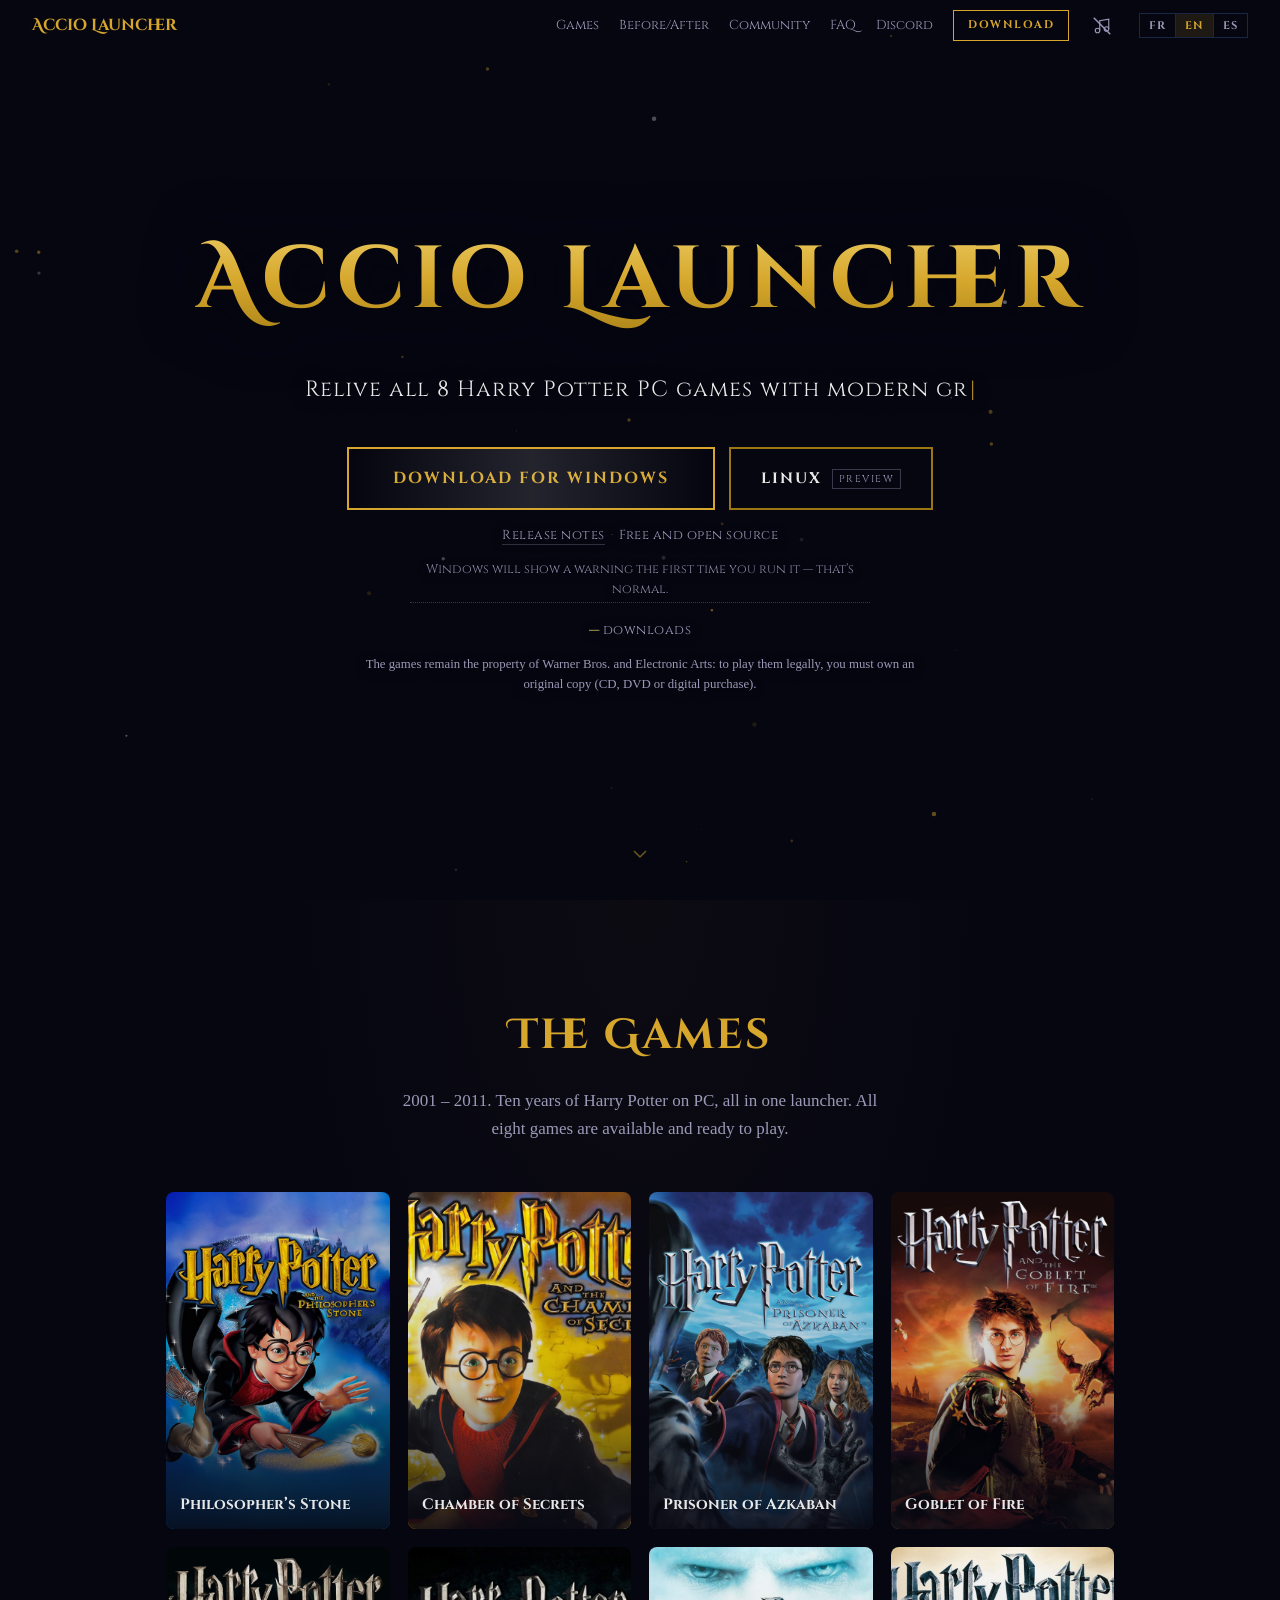
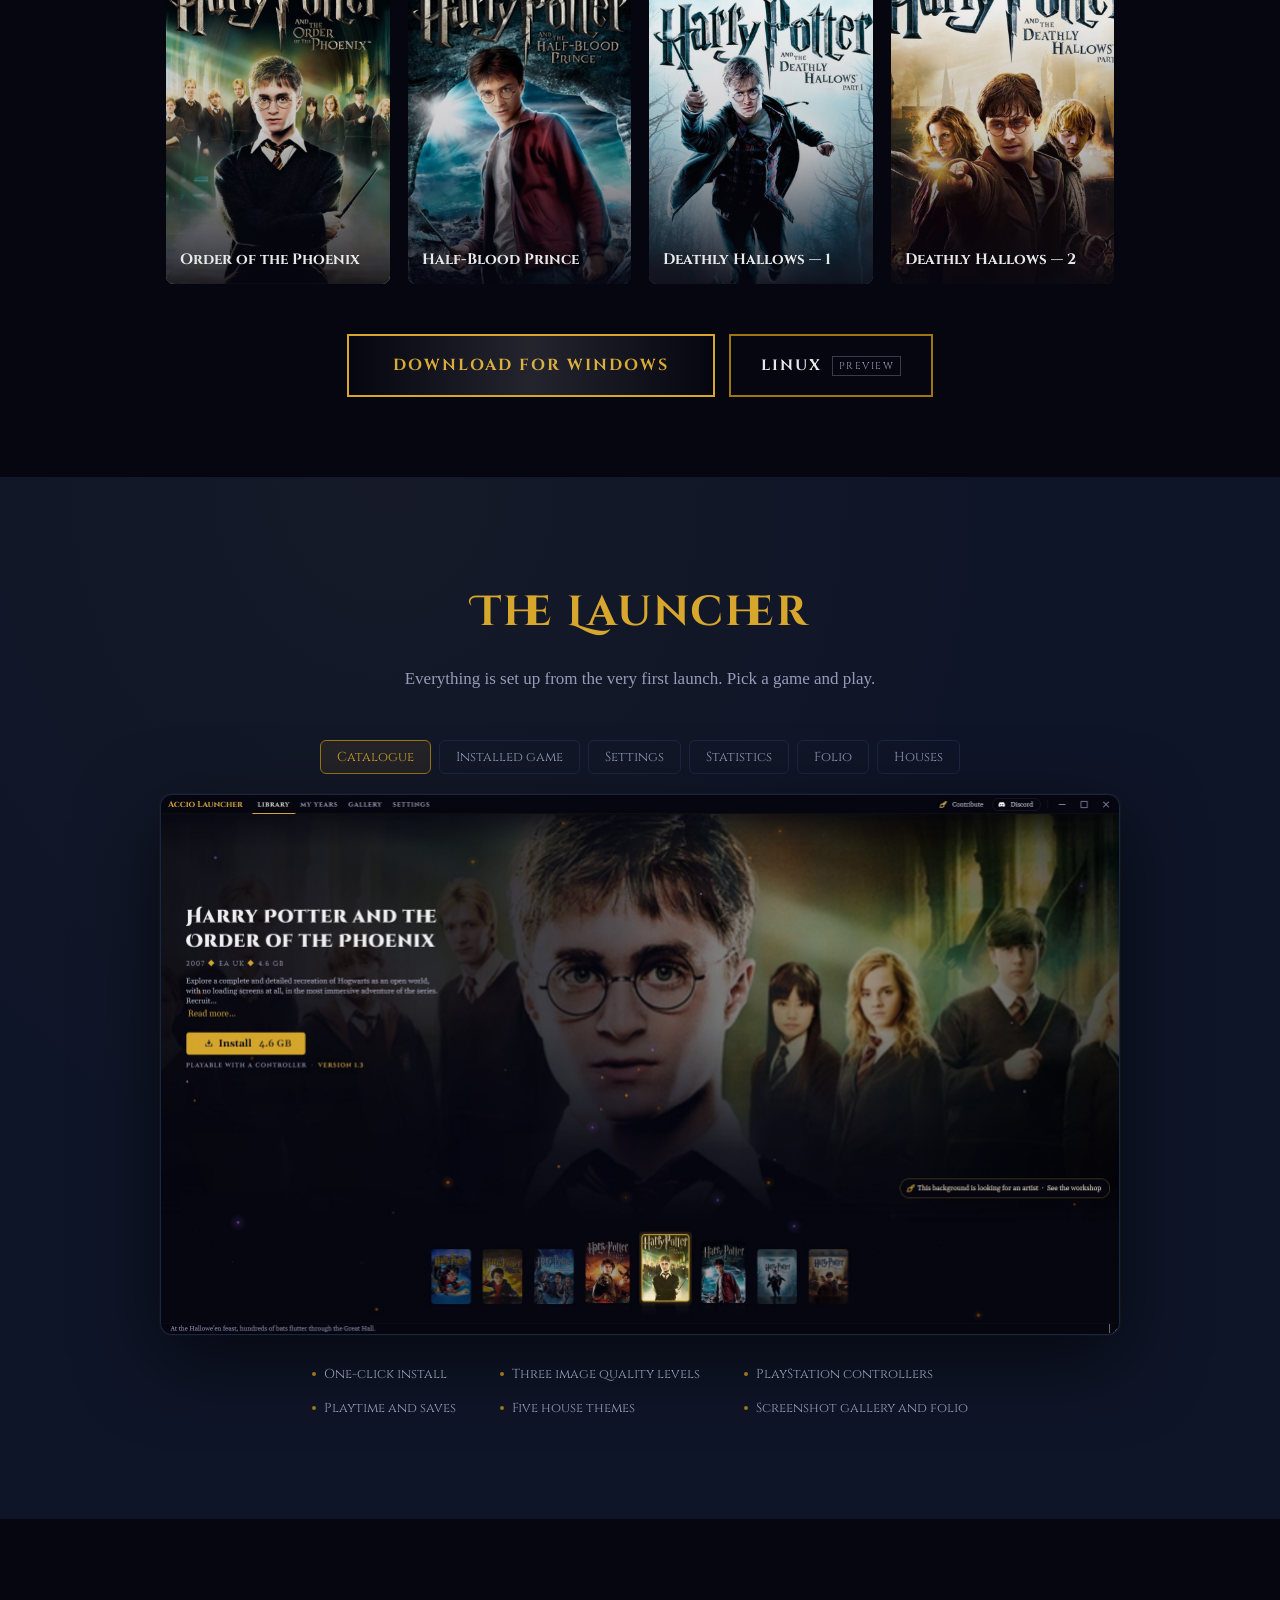
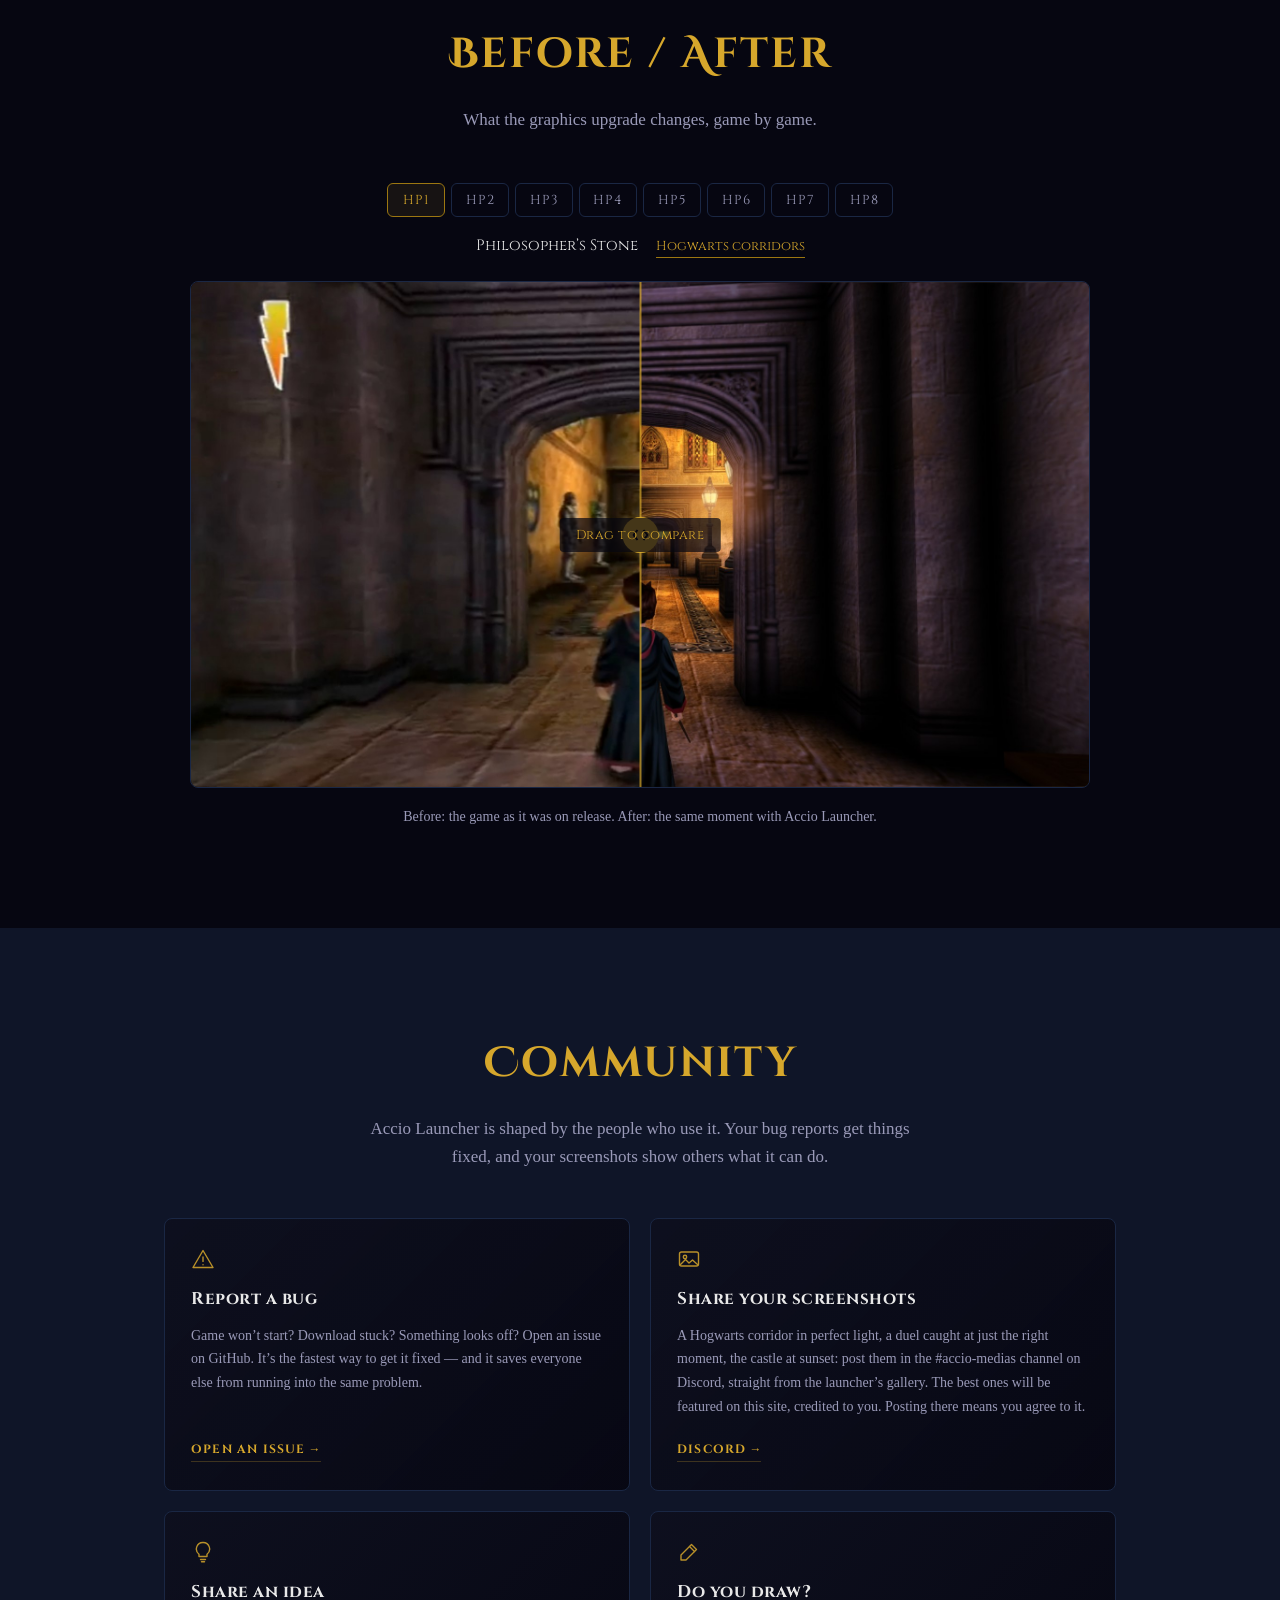
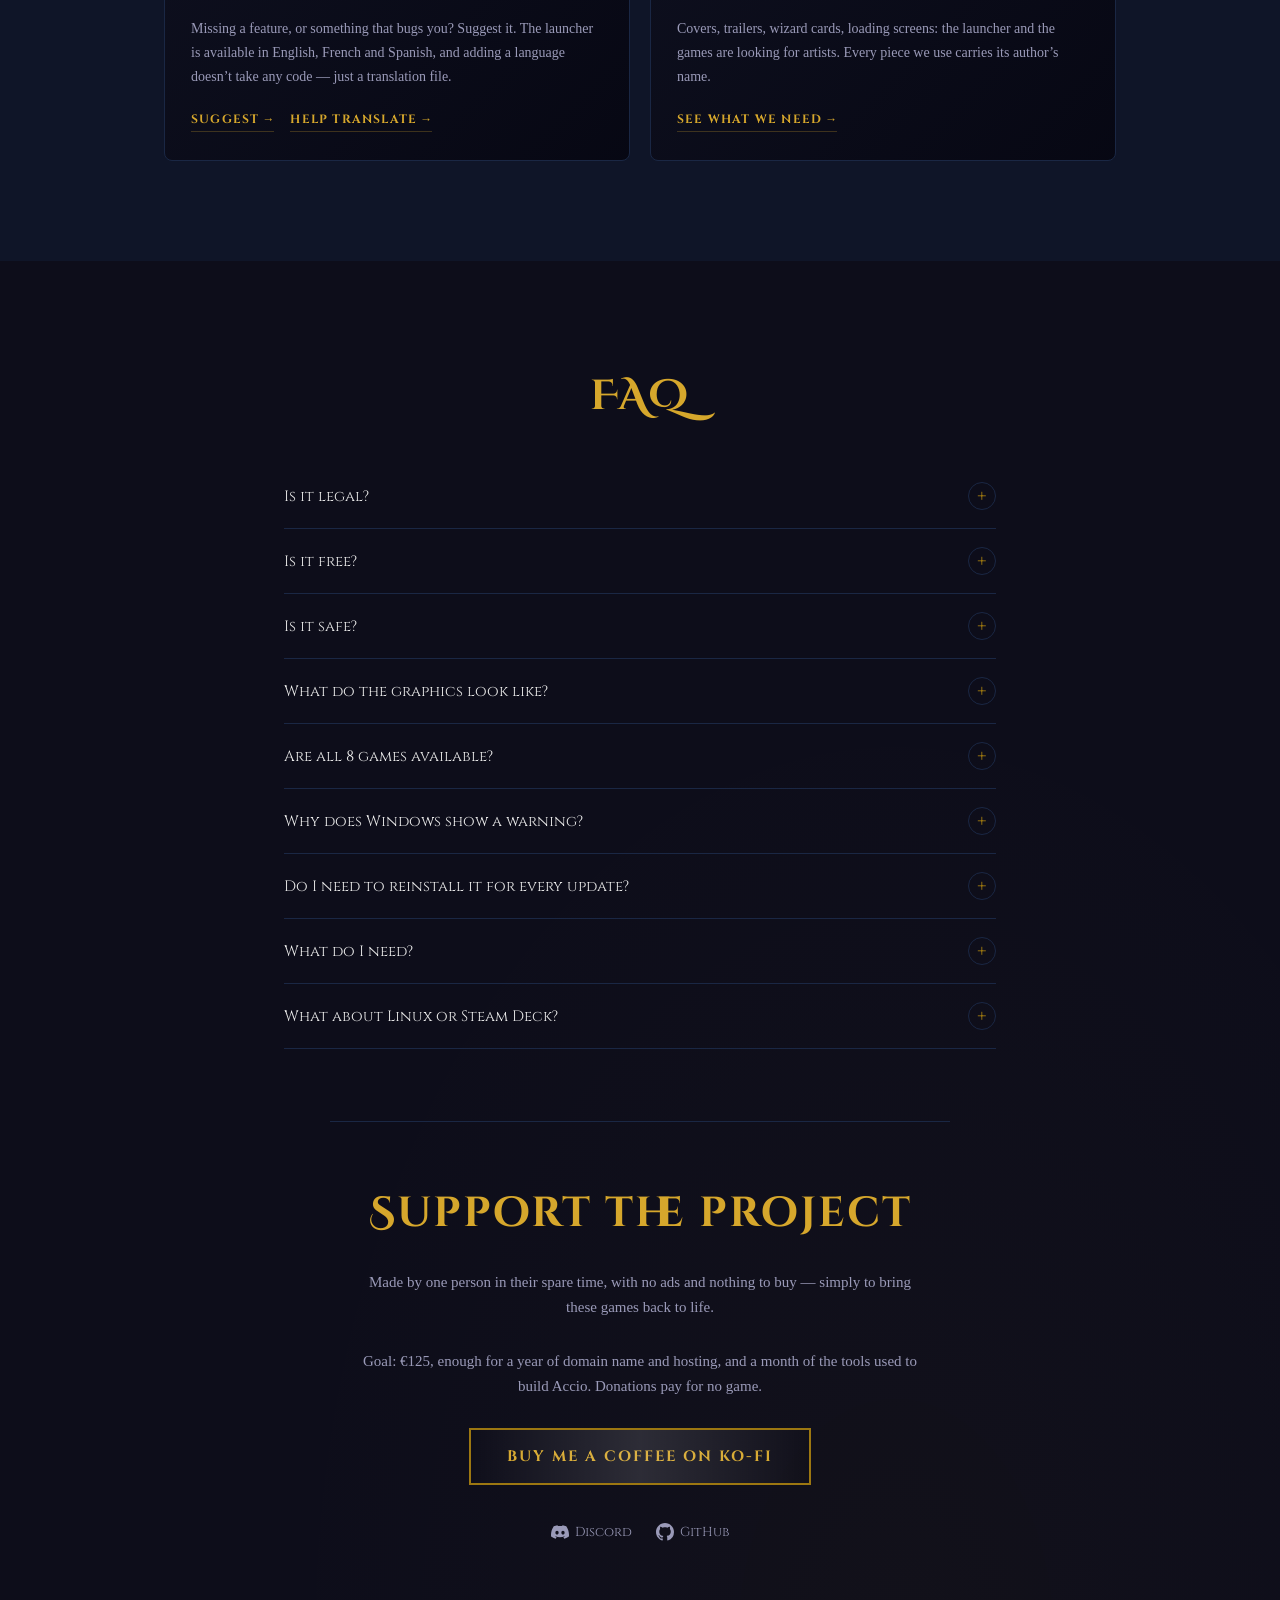
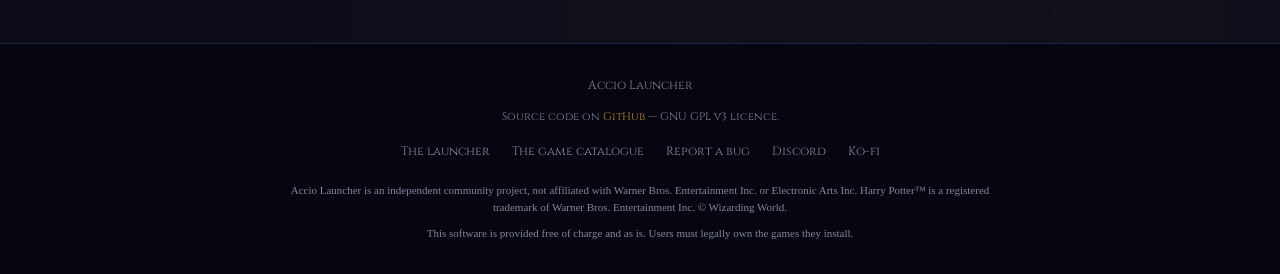
==== commit da198490: "feat: add support goal message in French and Spanish localization" ====
--- a/index.html
+++ b/index.html
@@ -385,6 +385,7 @@
     <div class="support-band" data-reveal>
       <h2 class="section-heading" data-i18n="support_heading">Soutenir le projet</h2>
         <p class="support-text" data-i18n="support_text">Développé par un seul passionné, sur son temps libre. Pas de pub, pas de monétisation — juste l'envie de redonner vie à ces jeux.</p>
+        <p class="support-text support-goal" data-i18n="support_goal">Objectif : 125 €, de quoi payer un an de nom de domaine et d'hébergement, et un mois des outils qui servent à développer Accio. Les dons ne paient aucun jeu.</p>
         <a href="https://ko-fi.com/ludovic01" class="cta cta--kofi" target="_blank" rel="noopener">
           <span class="cta-text" data-i18n="kofi_cta">Offrir un café sur Ko-fi</span>
           <span class="cta-shimmer"></span>
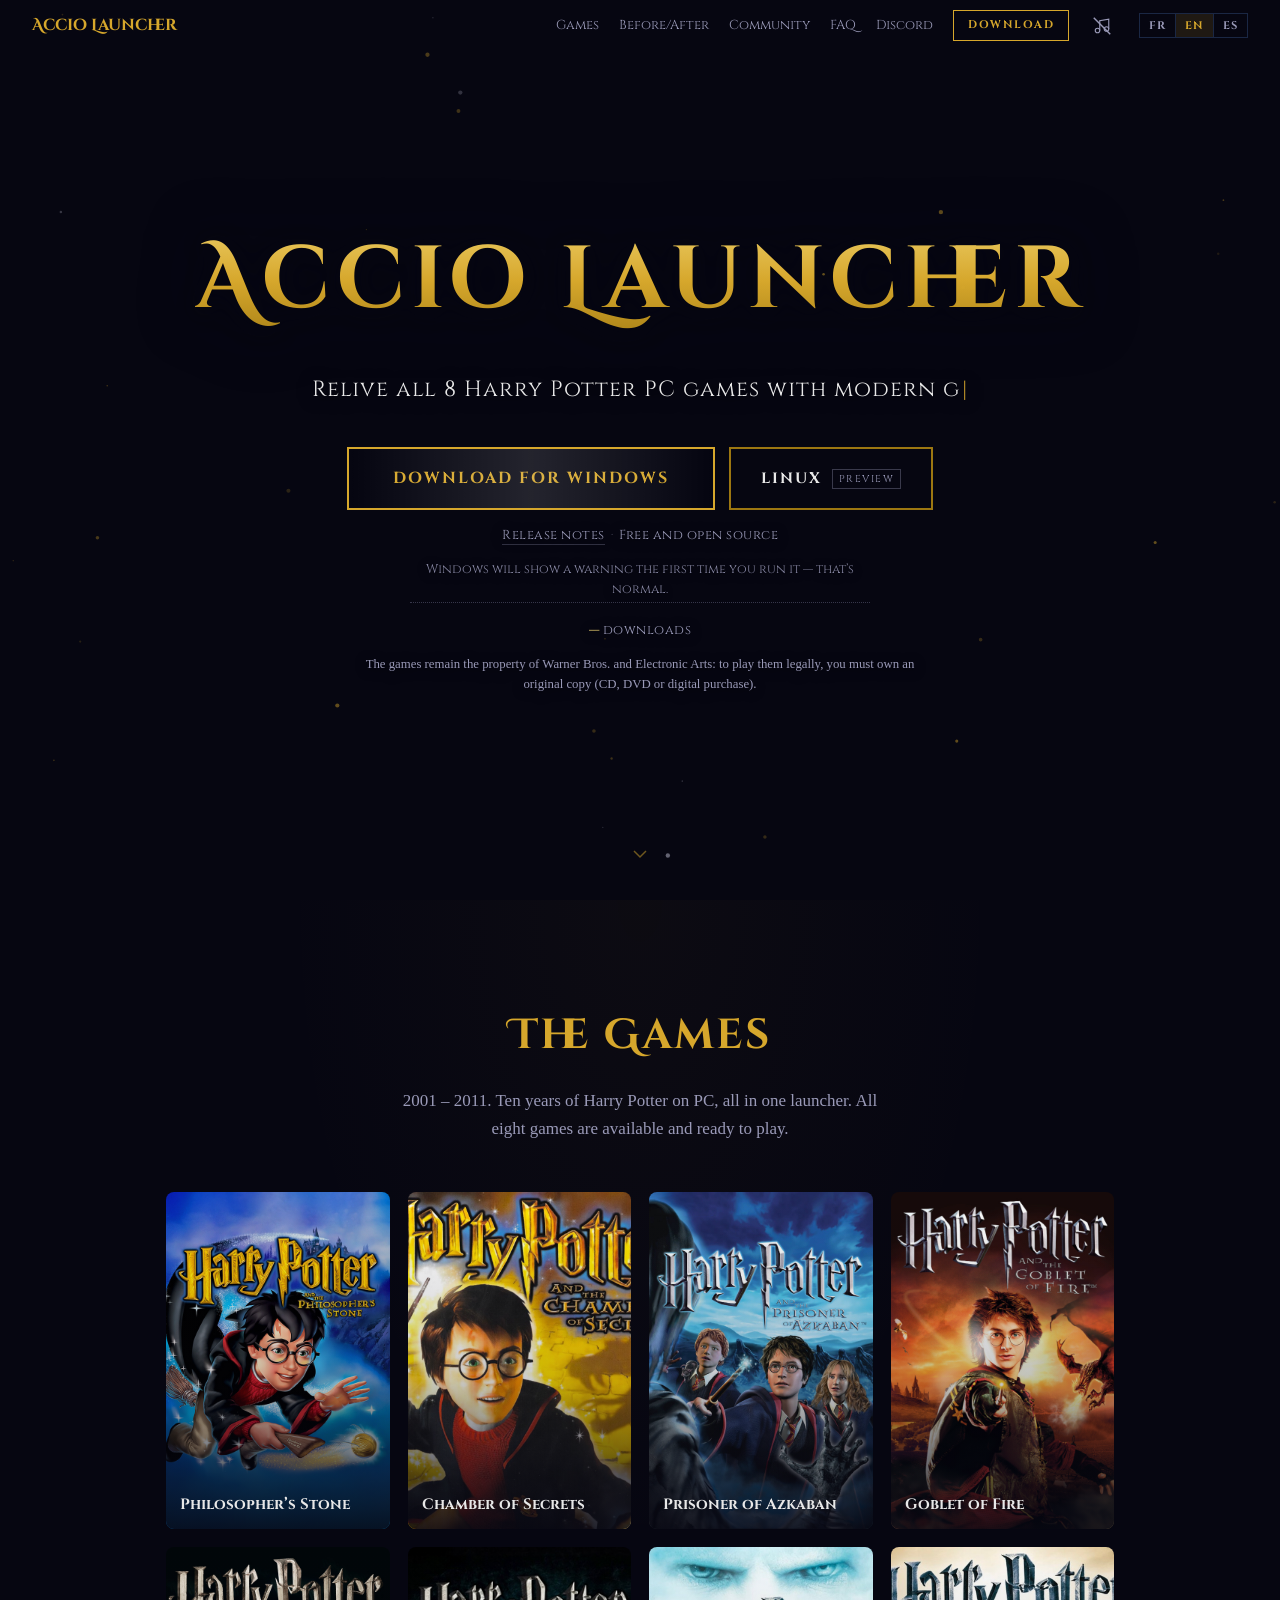
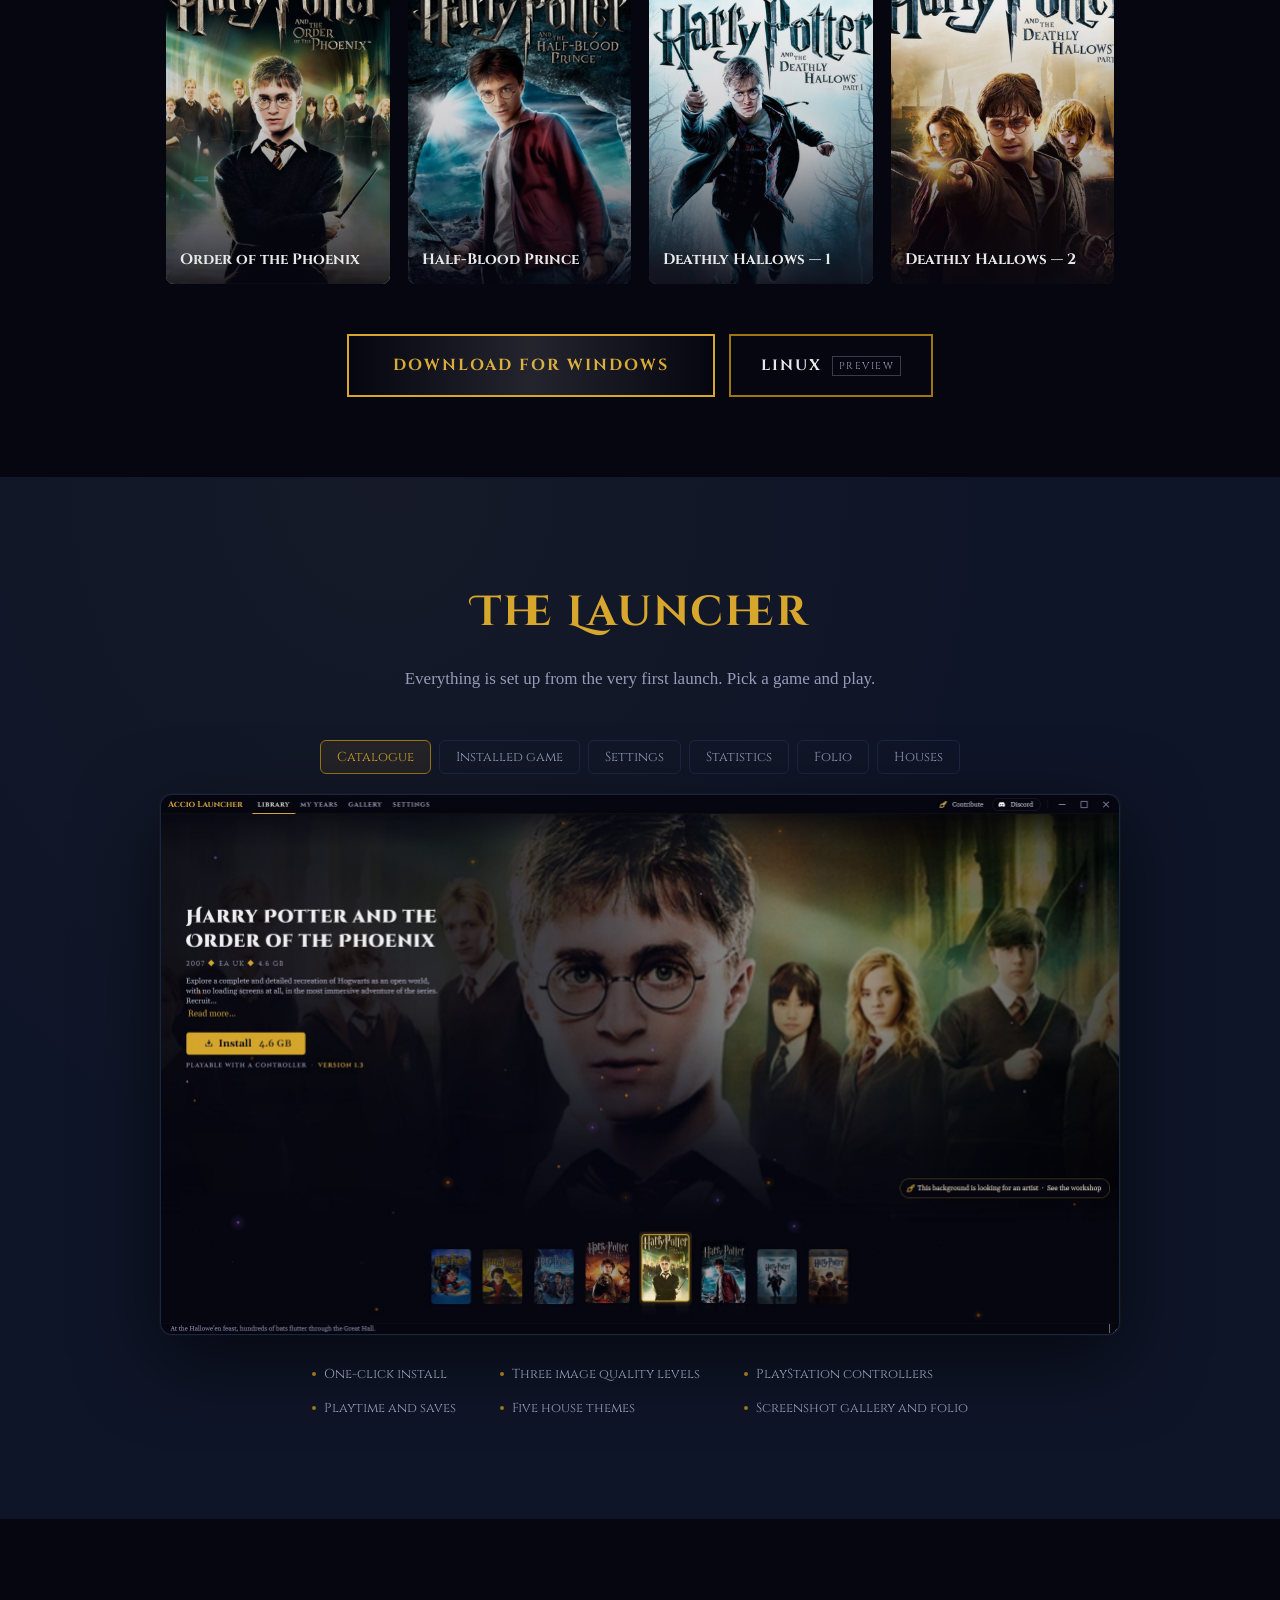
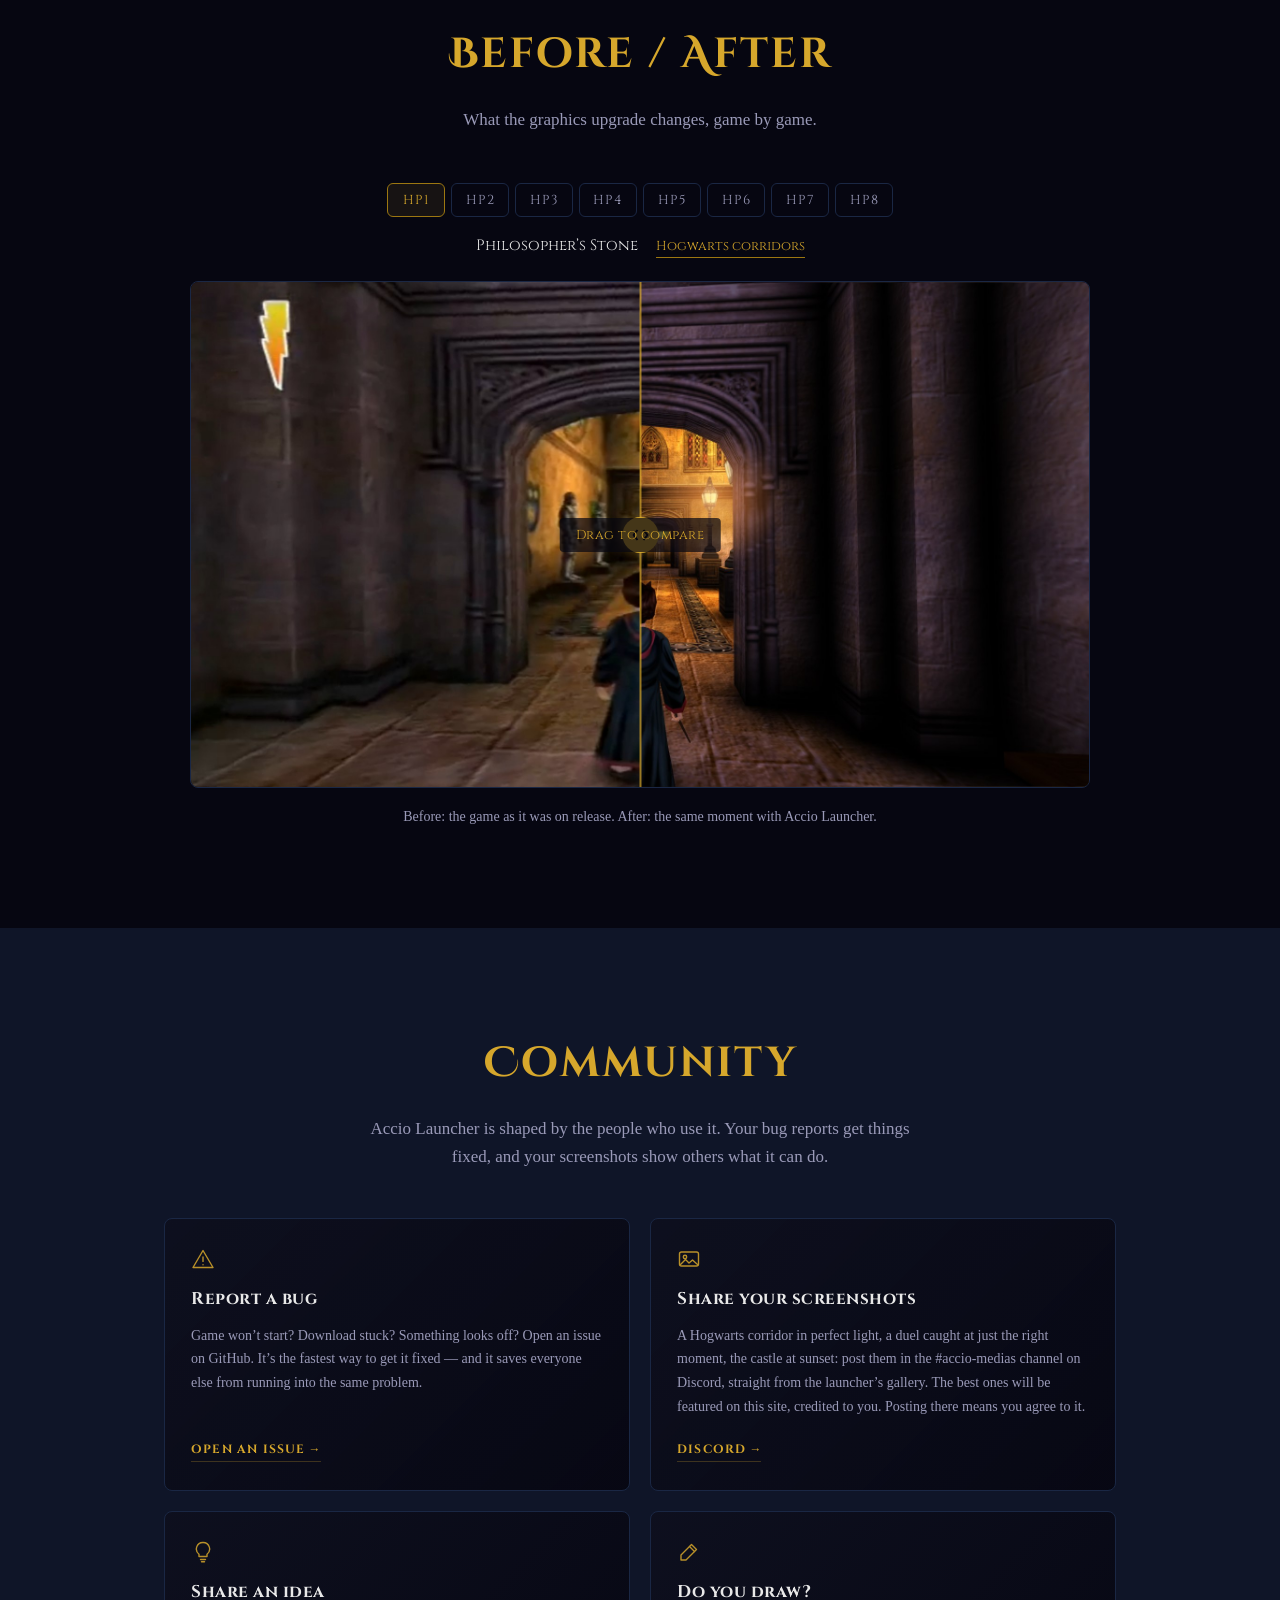
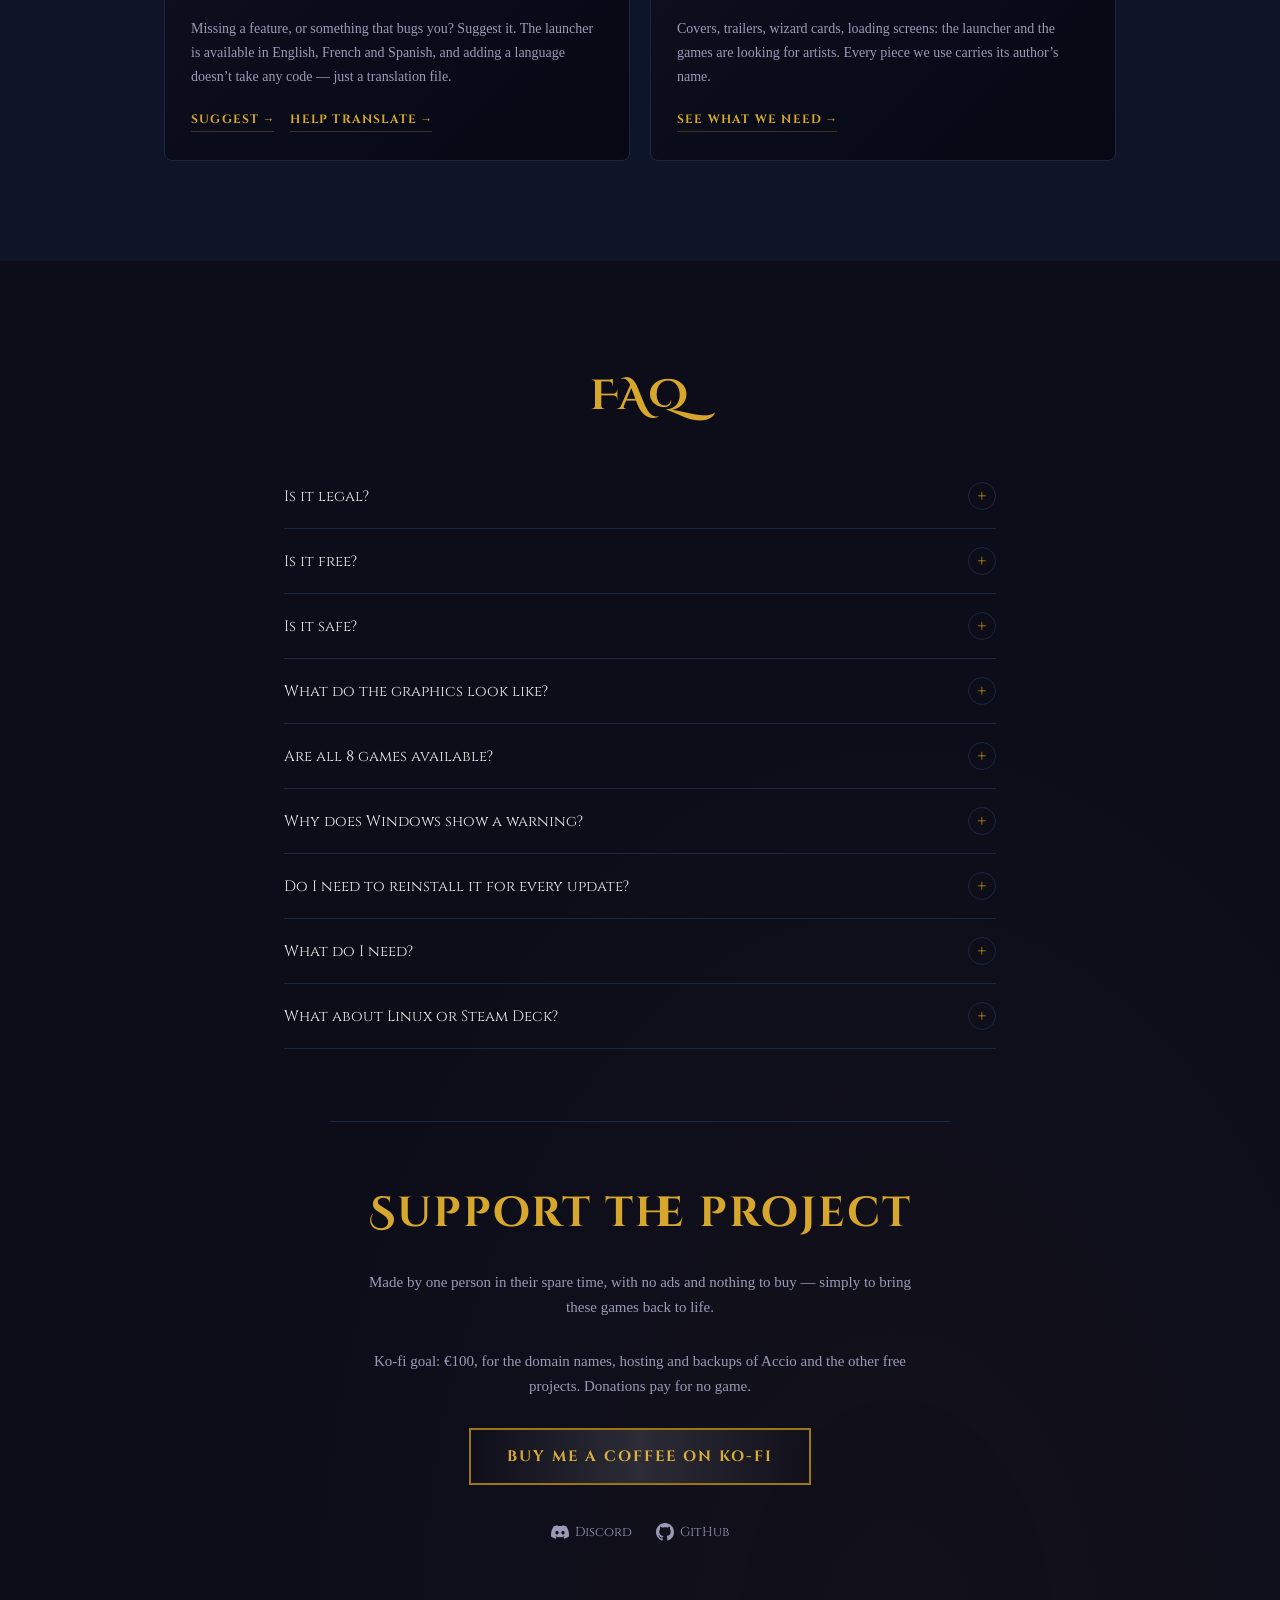
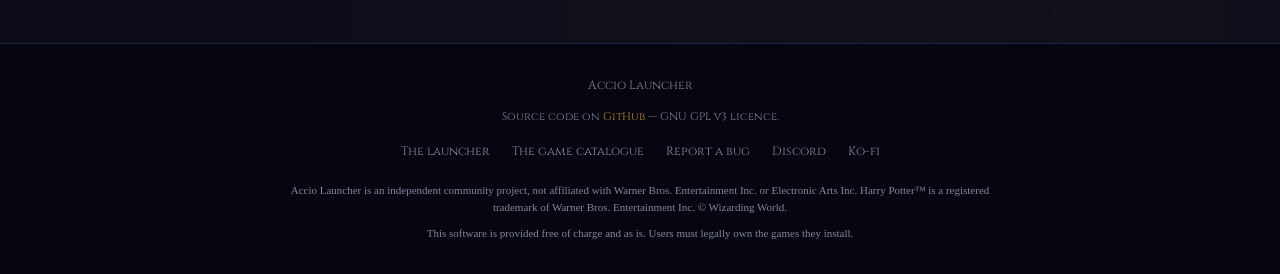
==== commit 67e0f604: "feat: update support goal messaging and add new resource links in README and localization" ====
--- a/index.html
+++ b/index.html
@@ -385,7 +385,7 @@
     <div class="support-band" data-reveal>
       <h2 class="section-heading" data-i18n="support_heading">Soutenir le projet</h2>
         <p class="support-text" data-i18n="support_text">Développé par un seul passionné, sur son temps libre. Pas de pub, pas de monétisation — juste l'envie de redonner vie à ces jeux.</p>
-        <p class="support-text support-goal" data-i18n="support_goal">Objectif : 125 €, de quoi payer un an de nom de domaine et d'hébergement, et un mois des outils qui servent à développer Accio. Les dons ne paient aucun jeu.</p>
+        <p class="support-text support-goal" data-i18n="support_goal">Objectif sur Ko-fi : 100 €, pour les noms de domaine, l'hébergement et les sauvegardes d'Accio et des autres projets gratuits. Les dons ne paient aucun jeu.</p>
         <a href="https://ko-fi.com/ludovic01" class="cta cta--kofi" target="_blank" rel="noopener">
           <span class="cta-text" data-i18n="kofi_cta">Offrir un café sur Ko-fi</span>
           <span class="cta-shimmer"></span>
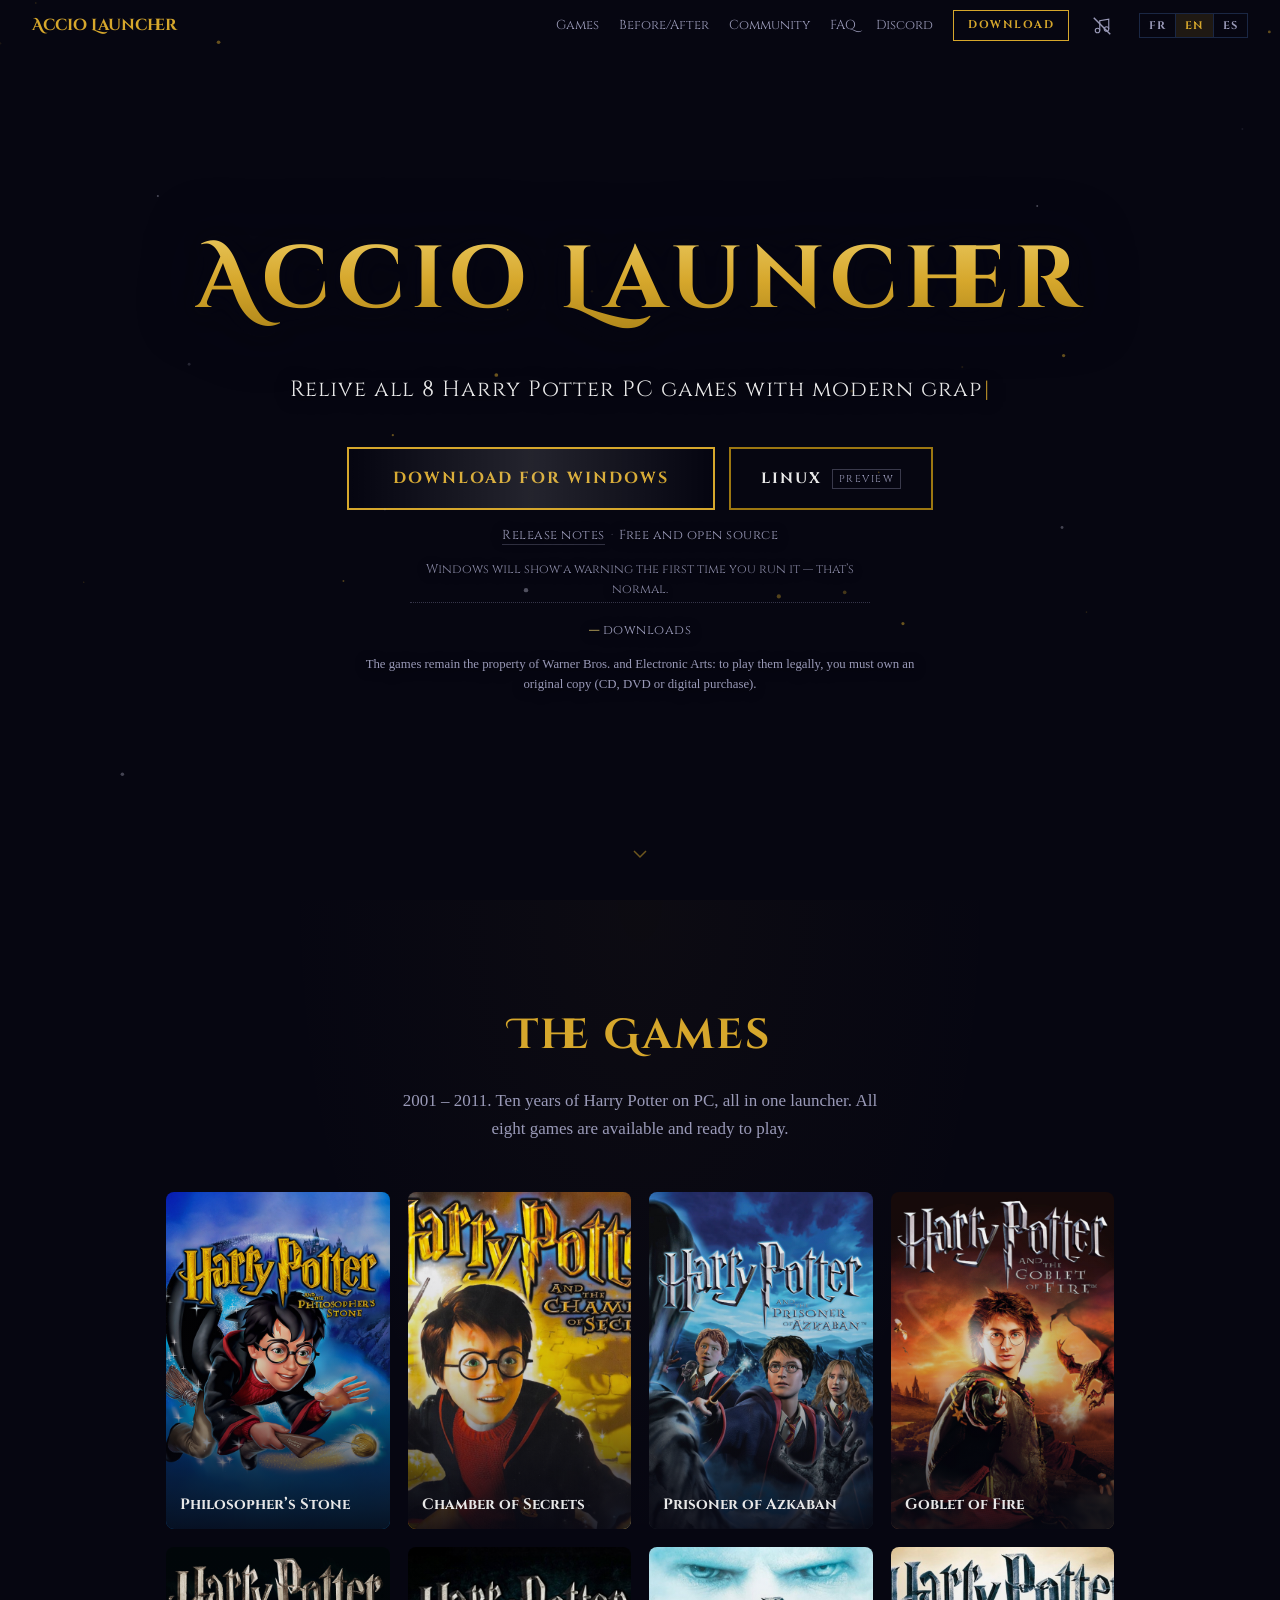
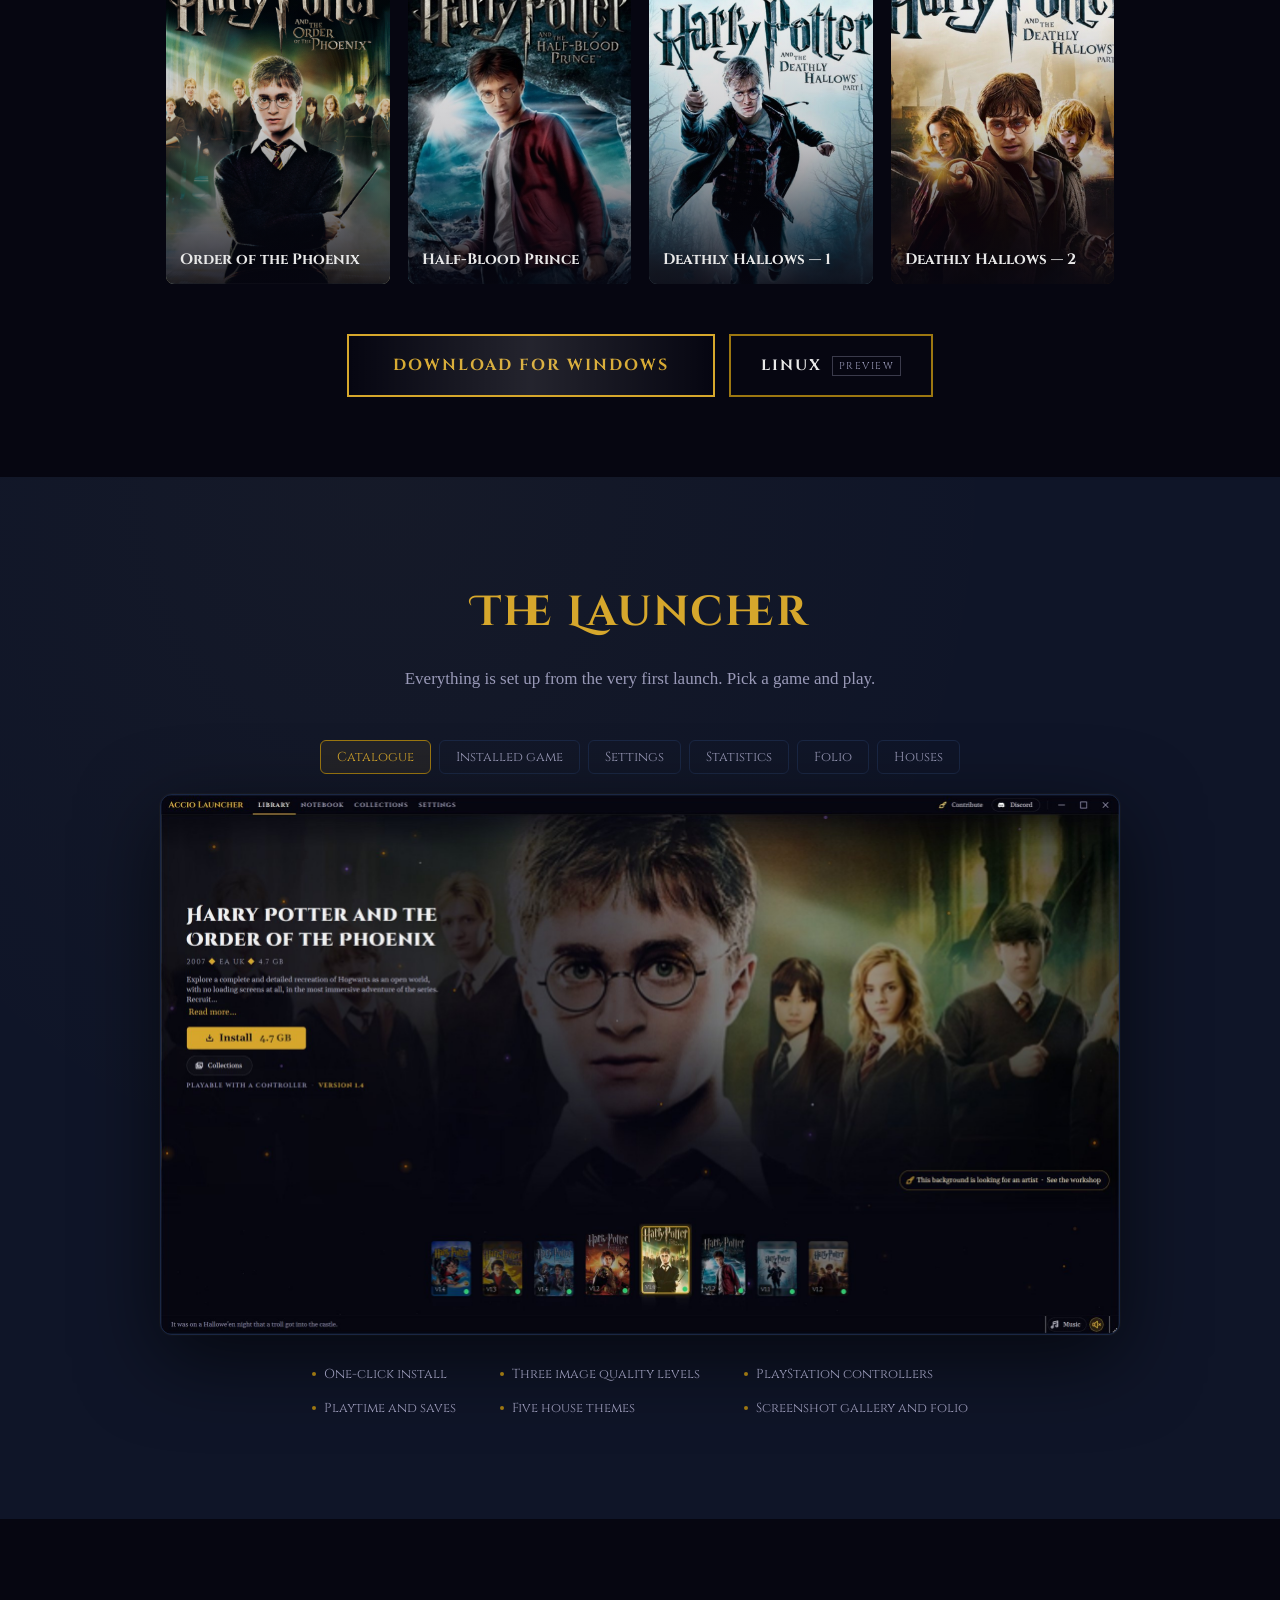
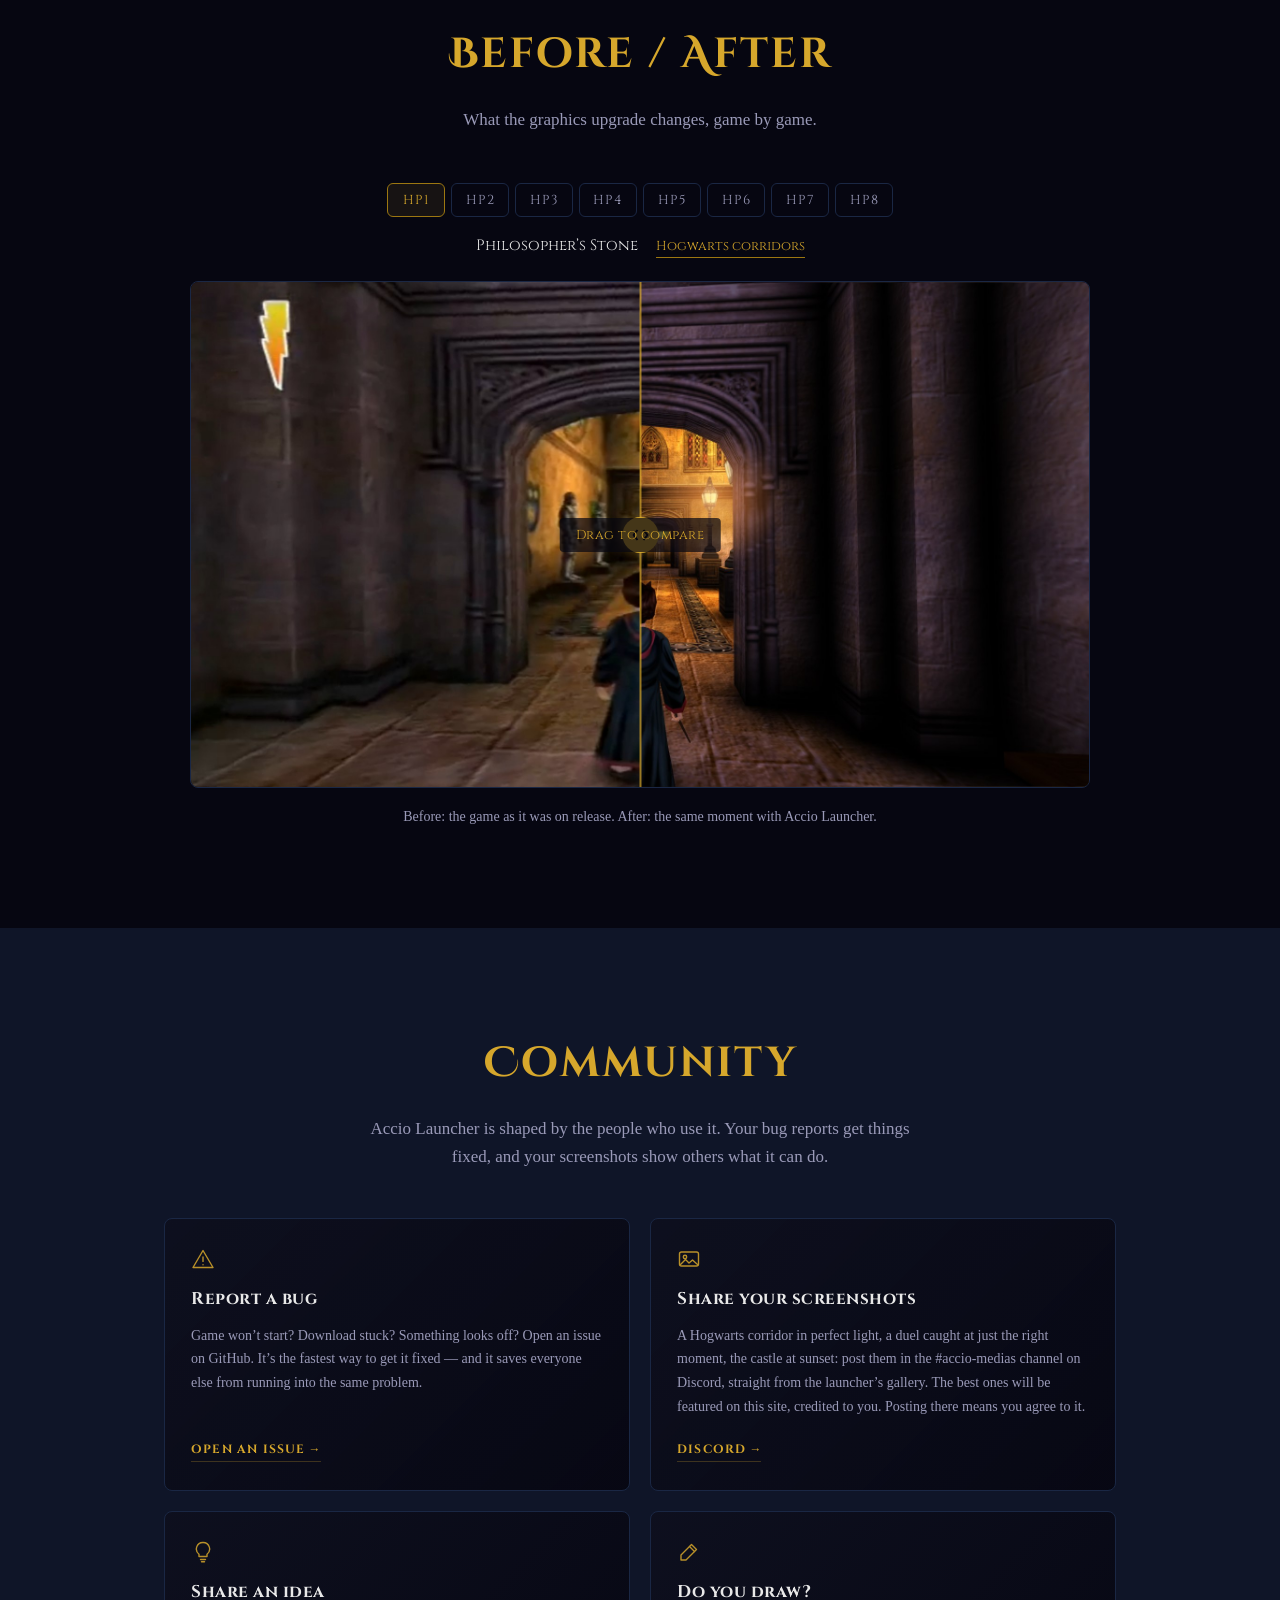
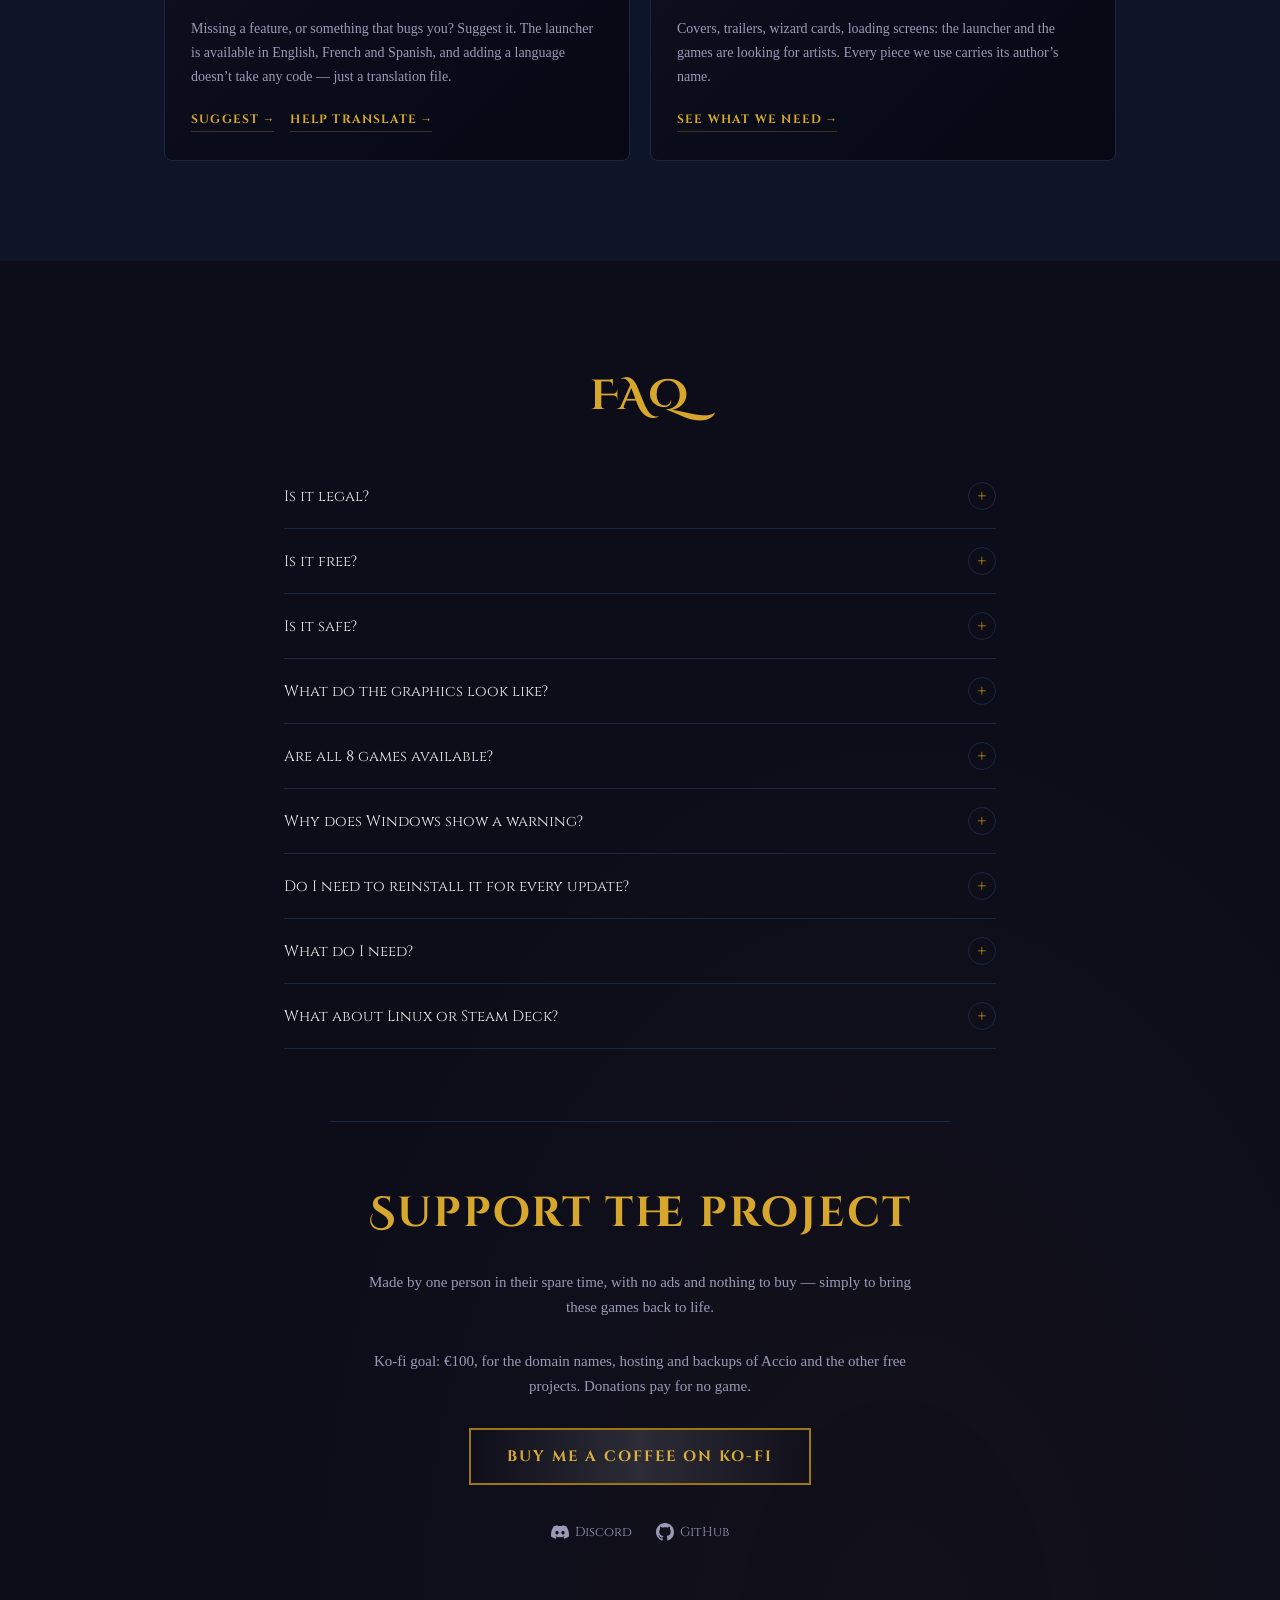
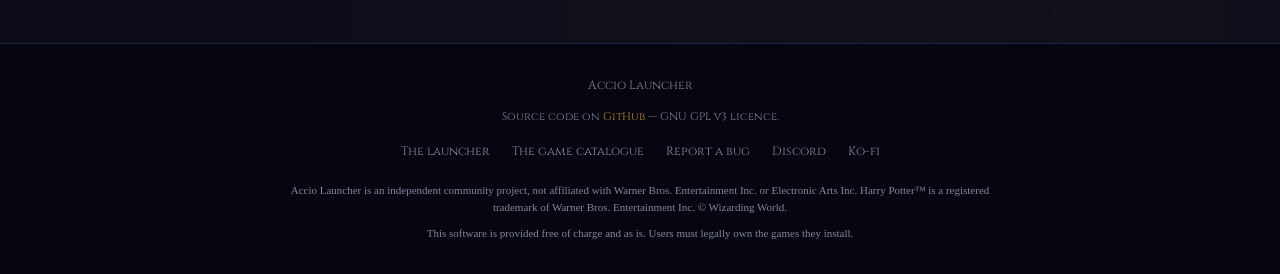
==== commit b9eca446: "feat: update screenshot descriptions and improve localization for statistics and notebook records" ====
--- a/index.html
+++ b/index.html
@@ -203,7 +203,7 @@
       <button class="preview-tab active" data-src="assets/screenshots/launcher-catalogue.jpg" data-src-en="assets/screenshots/en-launcher-catalogue.jpg" data-desc="Le launcher Accio, fiche d'un jeu et carrousel des huit jaquettes" data-i18n-desc="alt_launcher" data-i18n="preview_tab1">Catalogue</button>
       <button class="preview-tab" data-src="assets/screenshots/launcher-installed.jpg" data-src-en="assets/screenshots/en-launcher-installed.jpg" data-desc="Un jeu installé : le bouton Reprendre, le temps de jeu et l'engrenage des réglages" data-i18n-desc="alt_prev2" data-i18n="preview_tab2">Jeu installé</button>
       <button class="preview-tab" data-src="assets/screenshots/launcher-reglages.jpg" data-src-en="assets/screenshots/en-launcher-reglages.jpg" data-desc="Les réglages d'image d'un jeu, avec des niveaux de qualité de Légère à Maximale" data-i18n-desc="alt_prev3" data-i18n="preview_tab3">Réglages</button>
-      <button class="preview-tab" data-src="assets/screenshots/launcher-annees.jpg" data-src-en="assets/screenshots/en-launcher-annees.jpg" data-desc="Mes années à Poudlard : le temps passé dans chaque jeu, année par année" data-i18n-desc="alt_prev4" data-i18n="preview_tab4">Statistiques</button>
+      <button class="preview-tab" data-src="assets/screenshots/launcher-annees.jpg" data-src-en="assets/screenshots/en-launcher-annees.jpg" data-desc="Le relevé de scolarité du Carnet : le temps passé dans chaque jeu, année par année" data-i18n-desc="alt_prev4" data-i18n="preview_tab4">Statistiques</button>
       <button class="preview-tab" data-src="assets/screenshots/launcher-folio.jpg" data-src-en="assets/screenshots/en-launcher-folio.jpg" data-desc="Le folio d'une partie, lu dans la sauvegarde : cartes de Chocogrenouille trouvées, Coupe des Quatre Maisons et sorts appris" data-i18n-desc="alt_prev6" data-i18n="preview_tab6">Folio</button>
       <button class="preview-tab" data-src="assets/screenshots/launcher-maisons.jpg" data-desc="Le launcher aux couleurs de la maison Serdaigle" data-i18n-desc="alt_prev5" data-i18n="preview_tab5">Maisons</button>
     </div>
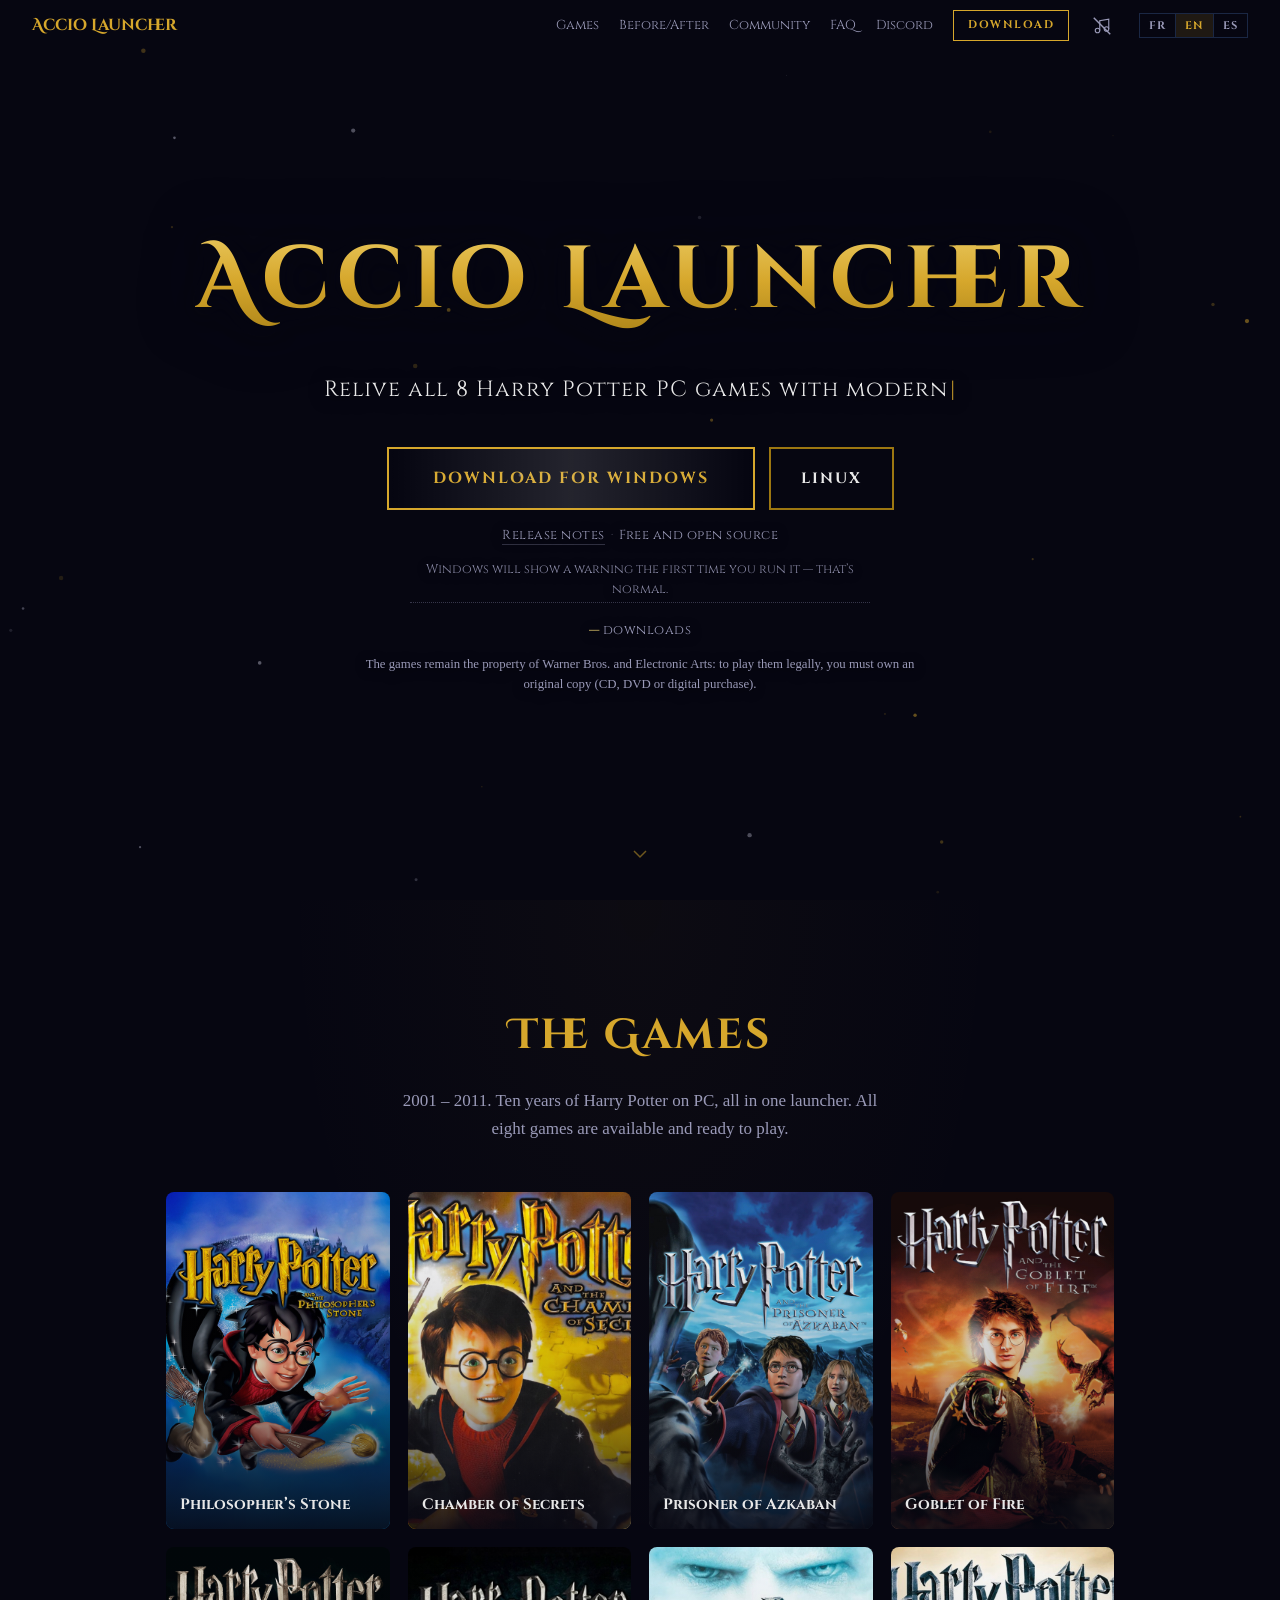
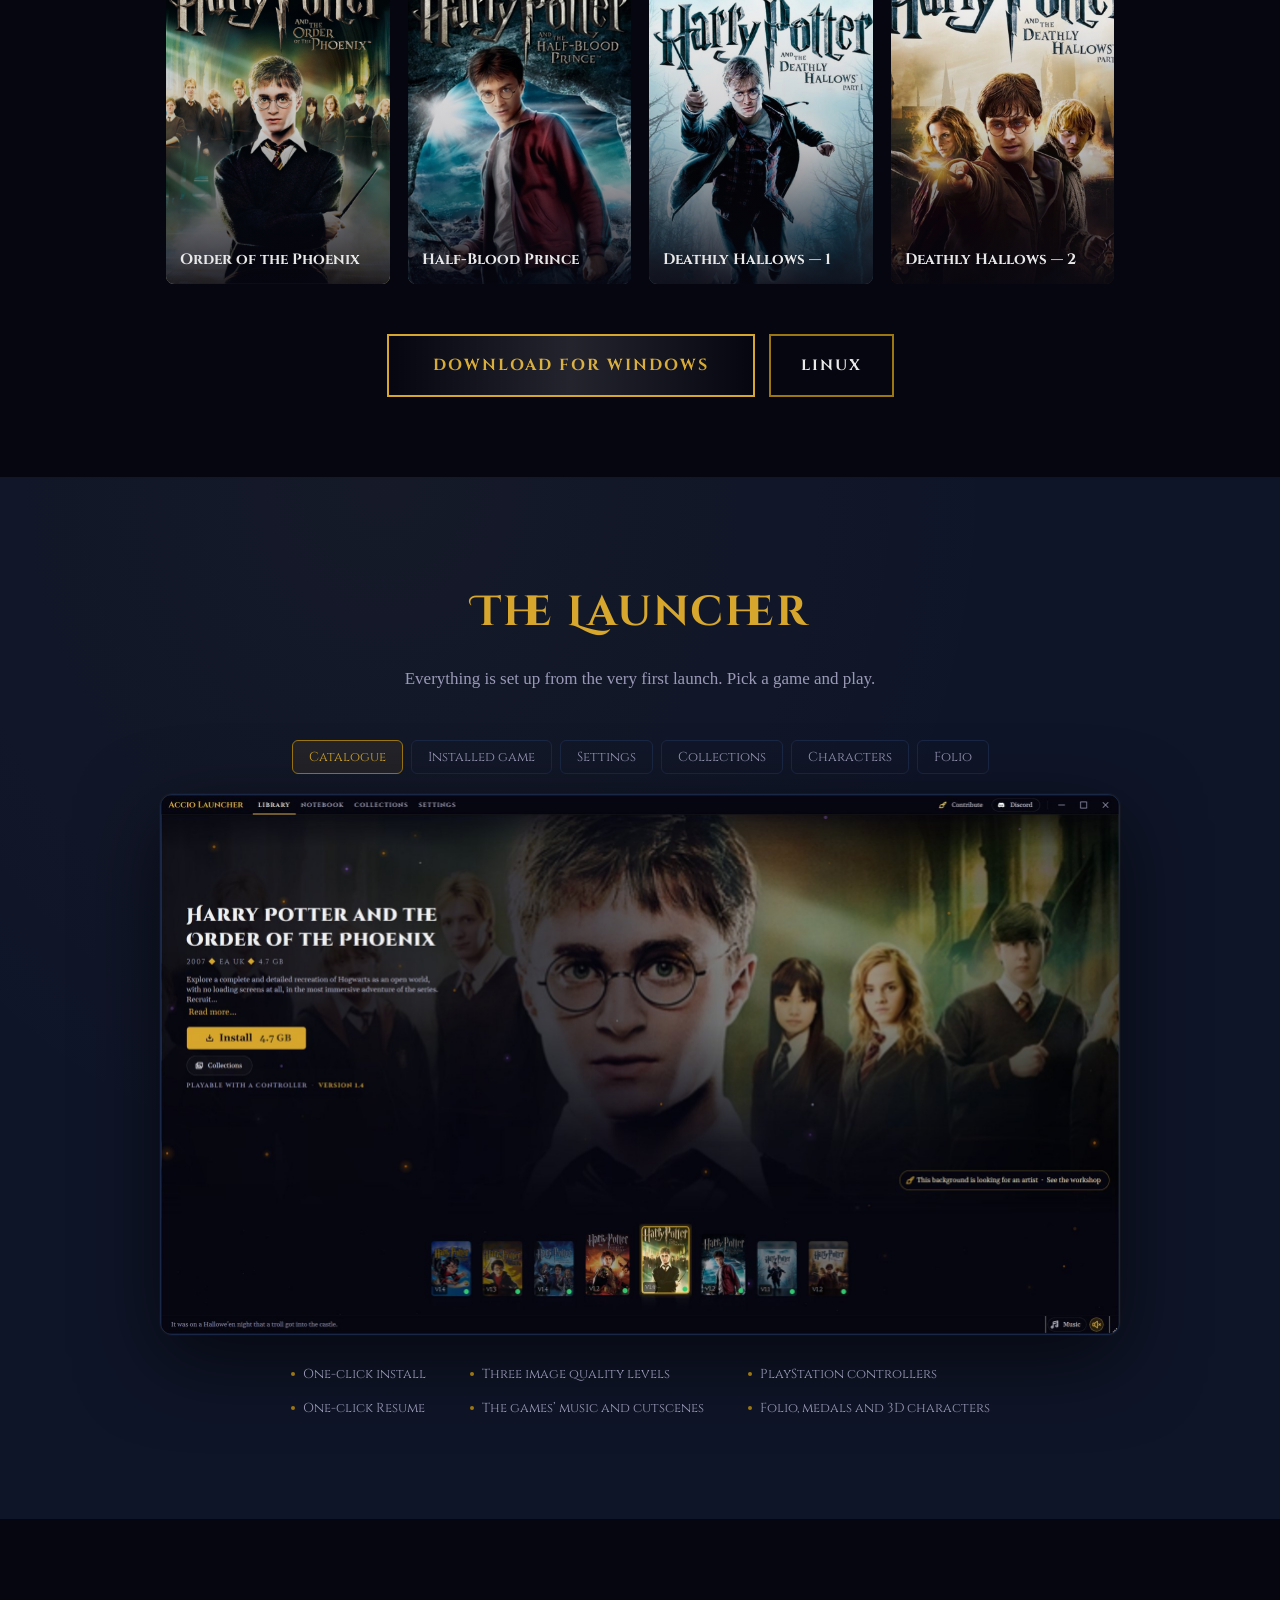
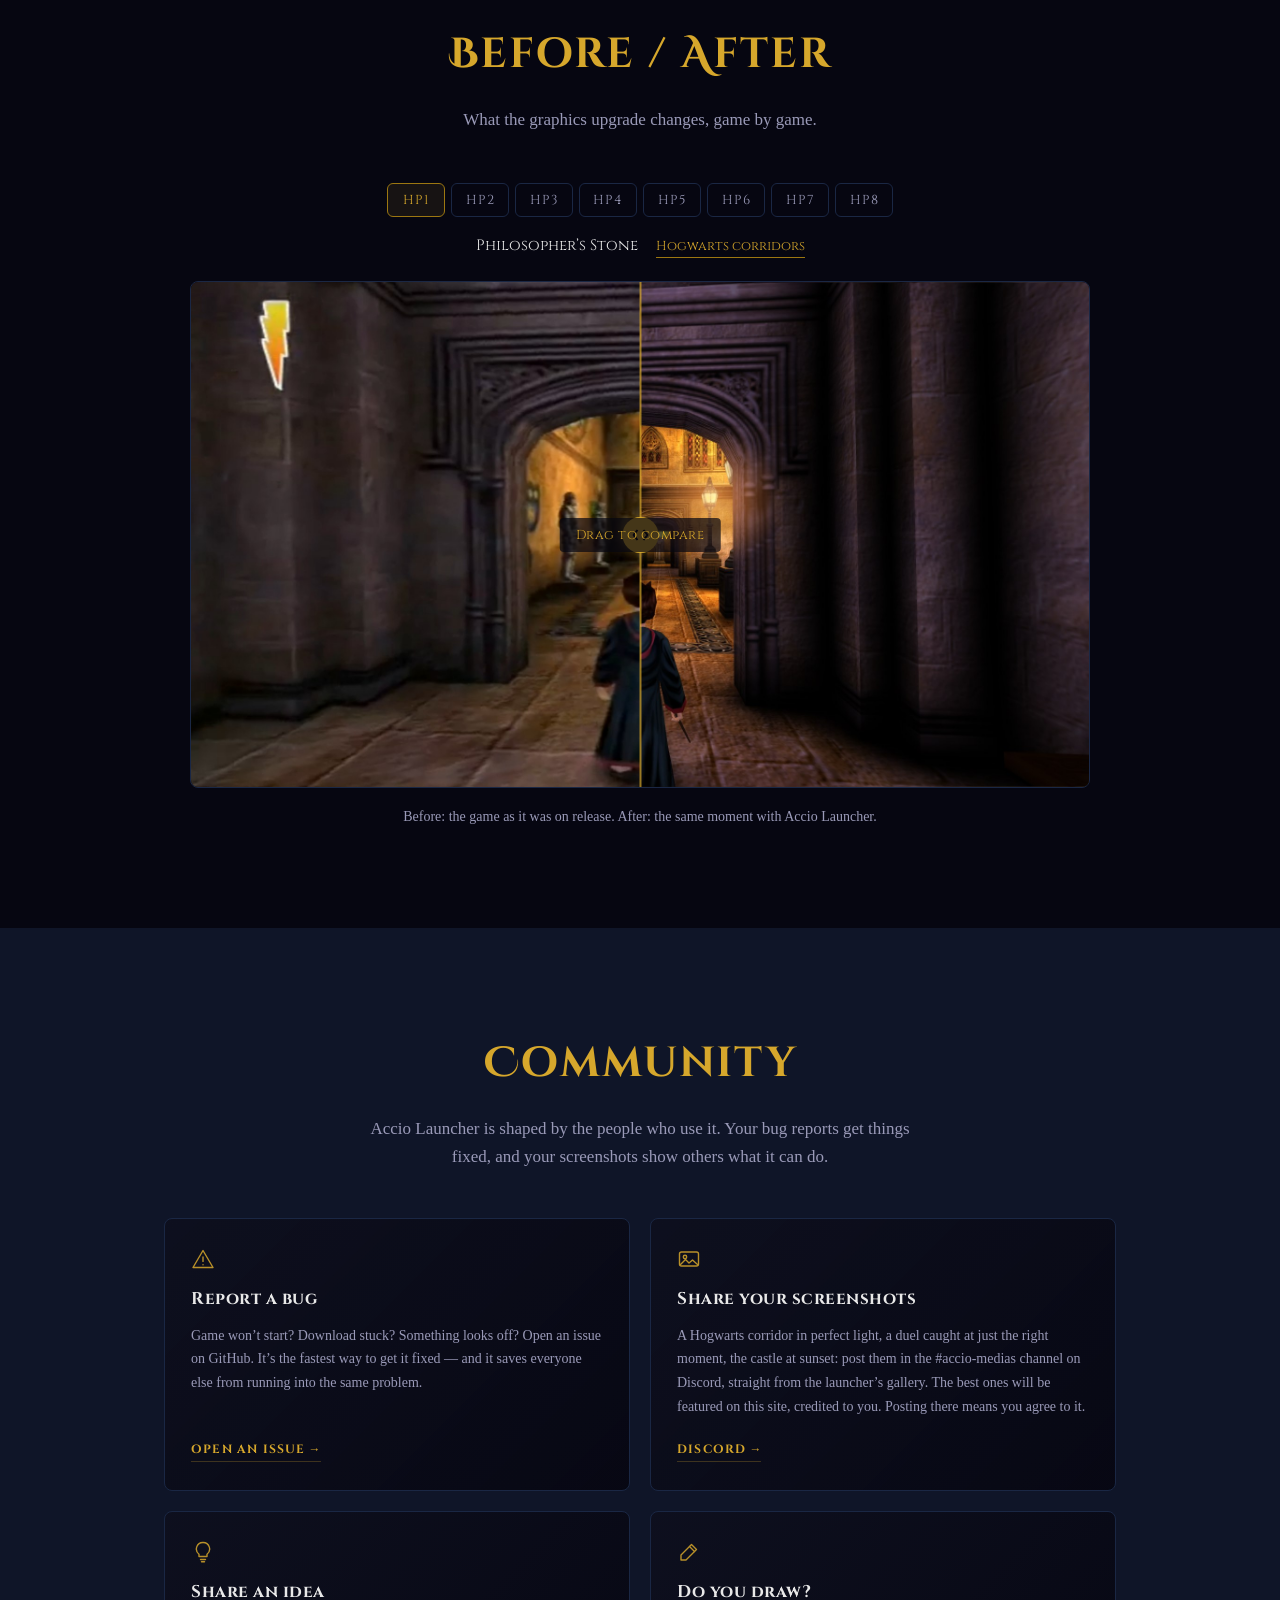
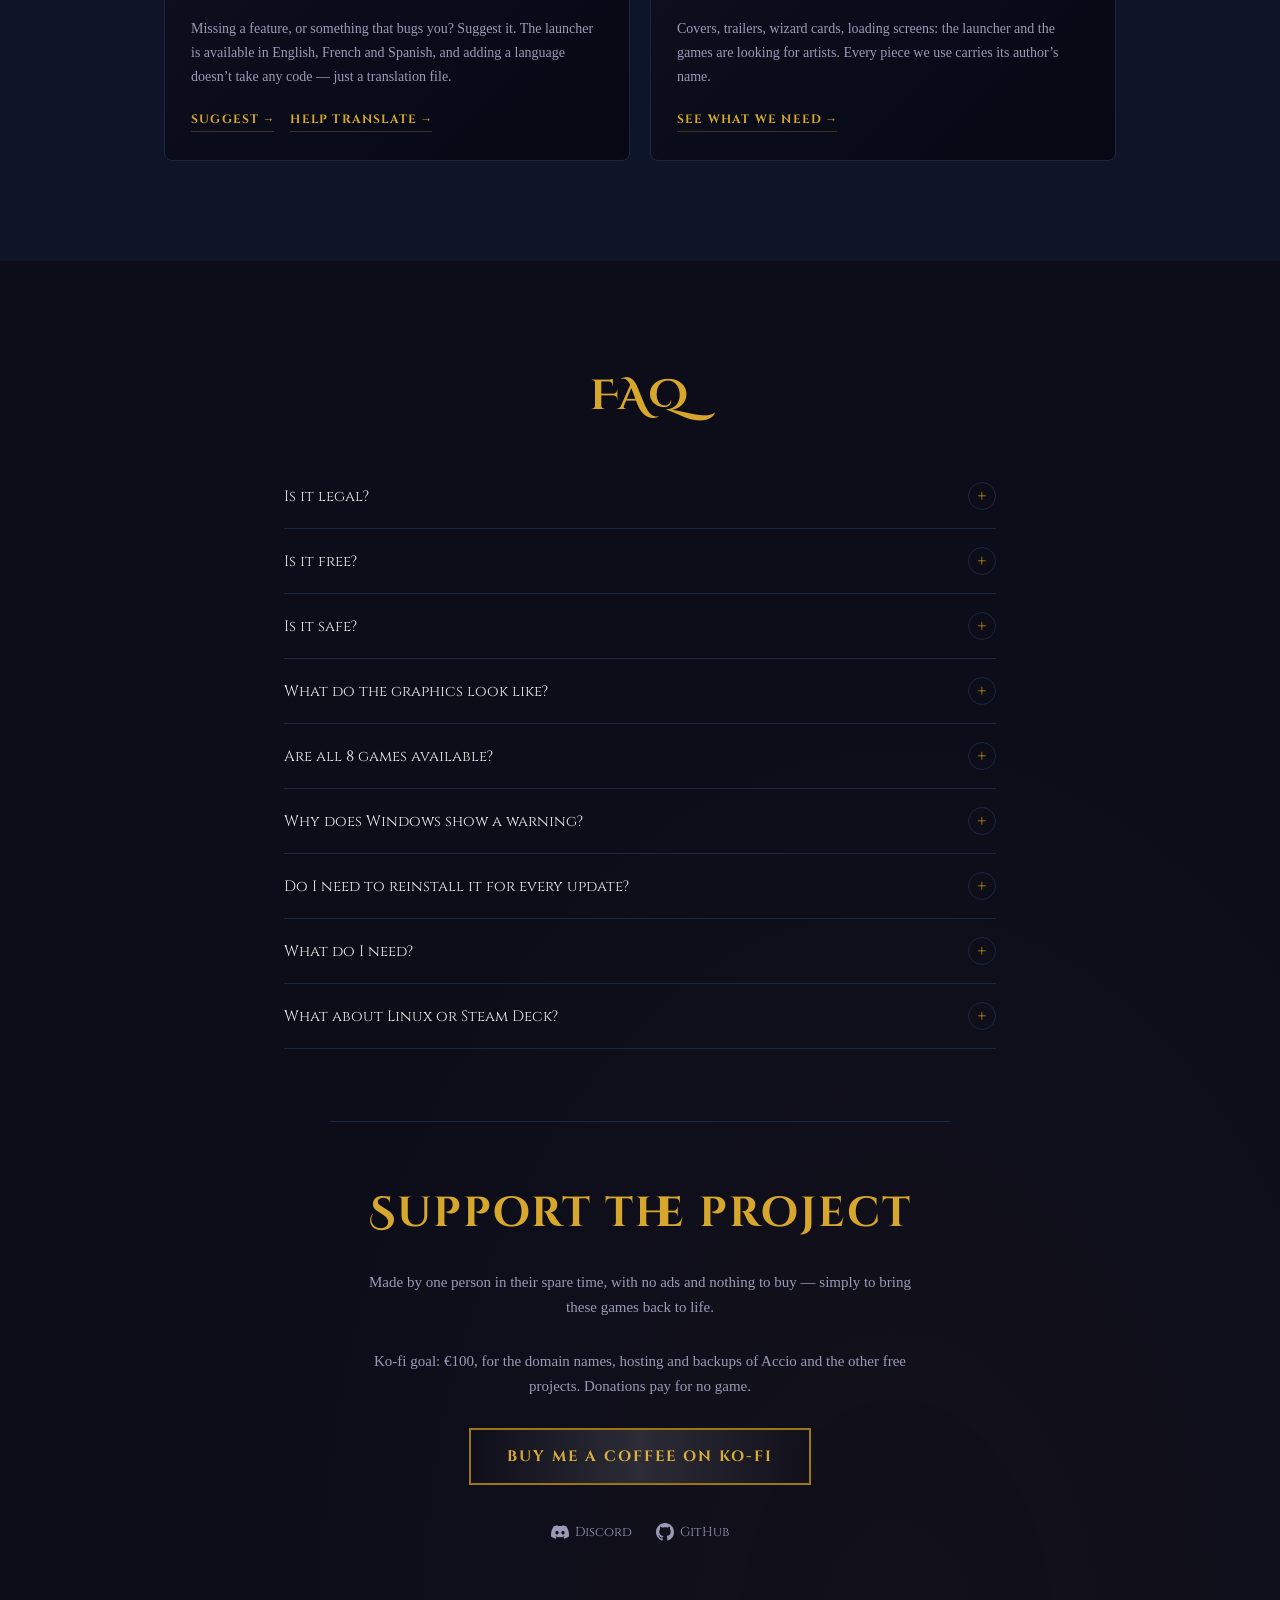
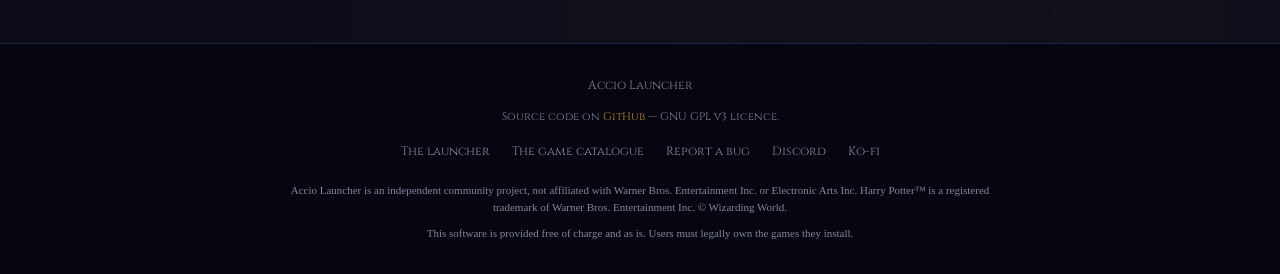
==== commit 5709eb0e: "feat: update launcher screenshots and improve text descriptions in multiple languages" ====
--- a/index.html
+++ b/index.html
@@ -71,13 +71,12 @@
         </a>
         <a href="https://github.com/ludvdber/AccioLauncher/releases/latest/download/AccioLauncher-x86_64.AppImage" class="cta cta--alt" data-os="linux" target="_blank" rel="noopener">
           <span class="cta-text">Linux</span>
-          <span class="cta-tag" data-i18n="cta_preview">préversion</span>
         </a>
       </div>
       <div class="dl-thanks" id="dl-thanks" role="status" hidden>
         <p class="dl-thanks-title" data-i18n="dl_thanks_title">Le téléchargement a commencé. Bon jeu !</p>
         <p data-i18n="dl_thanks_star">Si vous l'aimez, une <a href="https://github.com/ludvdber/AccioLauncher" target="_blank" rel="noopener">étoile sur GitHub</a> l'aidera à se faire connaître.</p>
-        <p class="dl-thanks-linux" data-i18n="dl_thanks_linux" hidden>Sous Linux, rendez le fichier exécutable (clic droit → Propriétés), puis lancez-le. C'est une préversion : vos retours sur <a href="https://discord.gg/TNwDQd7KGe" target="_blank" rel="noopener">Discord</a> ou <a href="https://github.com/ludvdber/AccioLauncher/issues/new/choose" target="_blank" rel="noopener">GitHub</a> sont précieux.</p>
+        <p class="dl-thanks-linux" data-i18n="dl_thanks_linux" hidden>Sous Linux, rendez le fichier exécutable (clic droit → Propriétés), puis lancez-le. Un souci ? Dites-le sur <a href="https://discord.gg/TNwDQd7KGe" target="_blank" rel="noopener">Discord</a> ou <a href="https://github.com/ludvdber/AccioLauncher/issues/new/choose" target="_blank" rel="noopener">GitHub</a>.</p>
       </div>
       <p class="hero-dl hero-stagger hero-stagger--4">
         <span id="dl-build"><a href="https://github.com/ludvdber/AccioLauncher/releases/latest" target="_blank" rel="noopener">Notes de version</a><span class="hero-sep">·</span>Gratuit et open-source</span>
@@ -189,7 +188,6 @@
         </a>
         <a href="https://github.com/ludvdber/AccioLauncher/releases/latest/download/AccioLauncher-x86_64.AppImage" class="cta cta--alt" data-os="linux" target="_blank" rel="noopener">
           <span class="cta-text">Linux</span>
-          <span class="cta-tag" data-i18n="cta_preview">préversion</span>
         </a>
       </div>
     </div>
@@ -203,9 +201,9 @@
       <button class="preview-tab active" data-src="assets/screenshots/launcher-catalogue.jpg" data-src-en="assets/screenshots/en-launcher-catalogue.jpg" data-desc="Le launcher Accio, fiche d'un jeu et carrousel des huit jaquettes" data-i18n-desc="alt_launcher" data-i18n="preview_tab1">Catalogue</button>
       <button class="preview-tab" data-src="assets/screenshots/launcher-installed.jpg" data-src-en="assets/screenshots/en-launcher-installed.jpg" data-desc="Un jeu installé : le bouton Reprendre, le temps de jeu et l'engrenage des réglages" data-i18n-desc="alt_prev2" data-i18n="preview_tab2">Jeu installé</button>
       <button class="preview-tab" data-src="assets/screenshots/launcher-reglages.jpg" data-src-en="assets/screenshots/en-launcher-reglages.jpg" data-desc="Les réglages d'image d'un jeu, avec des niveaux de qualité de Légère à Maximale" data-i18n-desc="alt_prev3" data-i18n="preview_tab3">Réglages</button>
-      <button class="preview-tab" data-src="assets/screenshots/launcher-annees.jpg" data-src-en="assets/screenshots/en-launcher-annees.jpg" data-desc="Le relevé de scolarité du Carnet : le temps passé dans chaque jeu, année par année" data-i18n-desc="alt_prev4" data-i18n="preview_tab4">Statistiques</button>
+      <button class="preview-tab" data-src="assets/screenshots/launcher-collections.jpg" data-src-en="assets/screenshots/en-launcher-collections.jpg" data-desc="Les Collections : les cinématiques du Prince de sang-mêlé, avec leur son et une barre de lecture" data-i18n-desc="alt_prev4" data-i18n="preview_tab4">Collections</button>
+      <button class="preview-tab" data-src="assets/screenshots/launcher-personnages.jpg" data-src-en="assets/screenshots/en-launcher-personnages.jpg" data-desc="Les personnages de L'École des Sorciers, avec Harry en 3D tel qu'il est dans le jeu" data-i18n-desc="alt_prev5" data-i18n="preview_tab5">Personnages</button>
       <button class="preview-tab" data-src="assets/screenshots/launcher-folio.jpg" data-src-en="assets/screenshots/en-launcher-folio.jpg" data-desc="Le folio d'une partie, lu dans la sauvegarde : cartes de Chocogrenouille trouvées, Coupe des Quatre Maisons et sorts appris" data-i18n-desc="alt_prev6" data-i18n="preview_tab6">Folio</button>
-      <button class="preview-tab" data-src="assets/screenshots/launcher-maisons.jpg" data-desc="Le launcher aux couleurs de la maison Serdaigle" data-i18n-desc="alt_prev5" data-i18n="preview_tab5">Maisons</button>
     </div>
     <div class="preview-frame" data-reveal>
       <img id="preview-img" src="assets/screenshots/launcher-catalogue.jpg" data-i18n-alt="alt_launcher" alt="Le launcher Accio, fiche d'un jeu et carrousel des huit jaquettes" loading="lazy">
@@ -214,9 +212,9 @@
       <li data-i18n="pf1">Installation en un clic</li>
       <li data-i18n="pf2">Trois niveaux de qualité d'image</li>
       <li data-i18n="pf3">Manettes PlayStation</li>
-      <li data-i18n="pf4">Temps de jeu et sauvegardes</li>
-      <li data-i18n="pf5">Cinq thèmes de maison</li>
-      <li data-i18n="pf6">Galerie de captures et folio</li>
+      <li data-i18n="pf4">Reprendre en un clic</li>
+      <li data-i18n="pf5">Musique et cinématiques des jeux</li>
+      <li data-i18n="pf6">Folio, médailles et personnages 3D</li>
     </ul>
   </section>
 
@@ -374,11 +372,11 @@
         </details>
         <details class="faq-item">
           <summary data-i18n="faq8_q">Quelle configuration ?</summary>
-          <p data-i18n="faq8_a">Windows 10 ou 11 (ou Linux, en préversion), 8 Go de mémoire, 2 Go de mémoire vidéo. Comptez la place du jeu le plus lourd : le launcher vérifie l'espace libre et prévient avant de télécharger.</p>
+          <p data-i18n="faq8_a">Windows 10 ou 11, ou Linux, 8 Go de mémoire, 2 Go de mémoire vidéo. Comptez la place du jeu le plus lourd : le launcher vérifie l'espace libre et prévient avant de télécharger.</p>
         </details>
         <details class="faq-item">
           <summary data-i18n="faq9_q">Et sur Linux ou Steam Deck ?</summary>
-          <p data-i18n="faq9_a">Oui, en préversion depuis la version 1.1 : Steam Deck, Bazzite, Fedora, Ubuntu… Téléchargez le fichier Linux, rendez-le exécutable (clic droit → Propriétés), puis lancez-le. Les jeux tournent avec Proton ou Wine ; le <a href="https://github.com/ludvdber/AccioLauncher#linux--bazzite" target="_blank" rel="noopener">guide Linux</a> détaille l'installation. Depuis la version 1.1.3, les jeux s'installent et démarrent une fois Wine préparé, et le lancement ne prend plus qu'un instant. Essayée sous Bazzite : HP1, HP3, HP4 et HP6 tournent. HP2 démarre, mais son menu reste vide pour l'instant. Dites-nous si elle marche chez vous, sur <a href="https://discord.gg/TNwDQd7KGe" target="_blank" rel="noopener">Discord</a> ou sur <a href="https://github.com/ludvdber/AccioLauncher/issues/new/choose" target="_blank" rel="noopener">GitHub</a>.</p>
+          <p data-i18n="faq9_a">Oui : Steam Deck, Bazzite, Fedora, Ubuntu… Téléchargez le fichier Linux, rendez-le exécutable (clic droit → Propriétés), puis lancez-le. Les jeux tournent avec Proton ou Wine, et le launcher installe lui-même ce qui leur manque ; le <a href="https://github.com/ludvdber/AccioLauncher#linux--bazzite" target="_blank" rel="noopener">guide Linux</a> détaille l'installation. Essayé sur Bazzite : les huit jeux s'installent et tournent. Un souci ? Dites-le sur <a href="https://discord.gg/TNwDQd7KGe" target="_blank" rel="noopener">Discord</a> ou sur <a href="https://github.com/ludvdber/AccioLauncher/issues/new/choose" target="_blank" rel="noopener">GitHub</a>.</p>
         </details>
     </div>
 
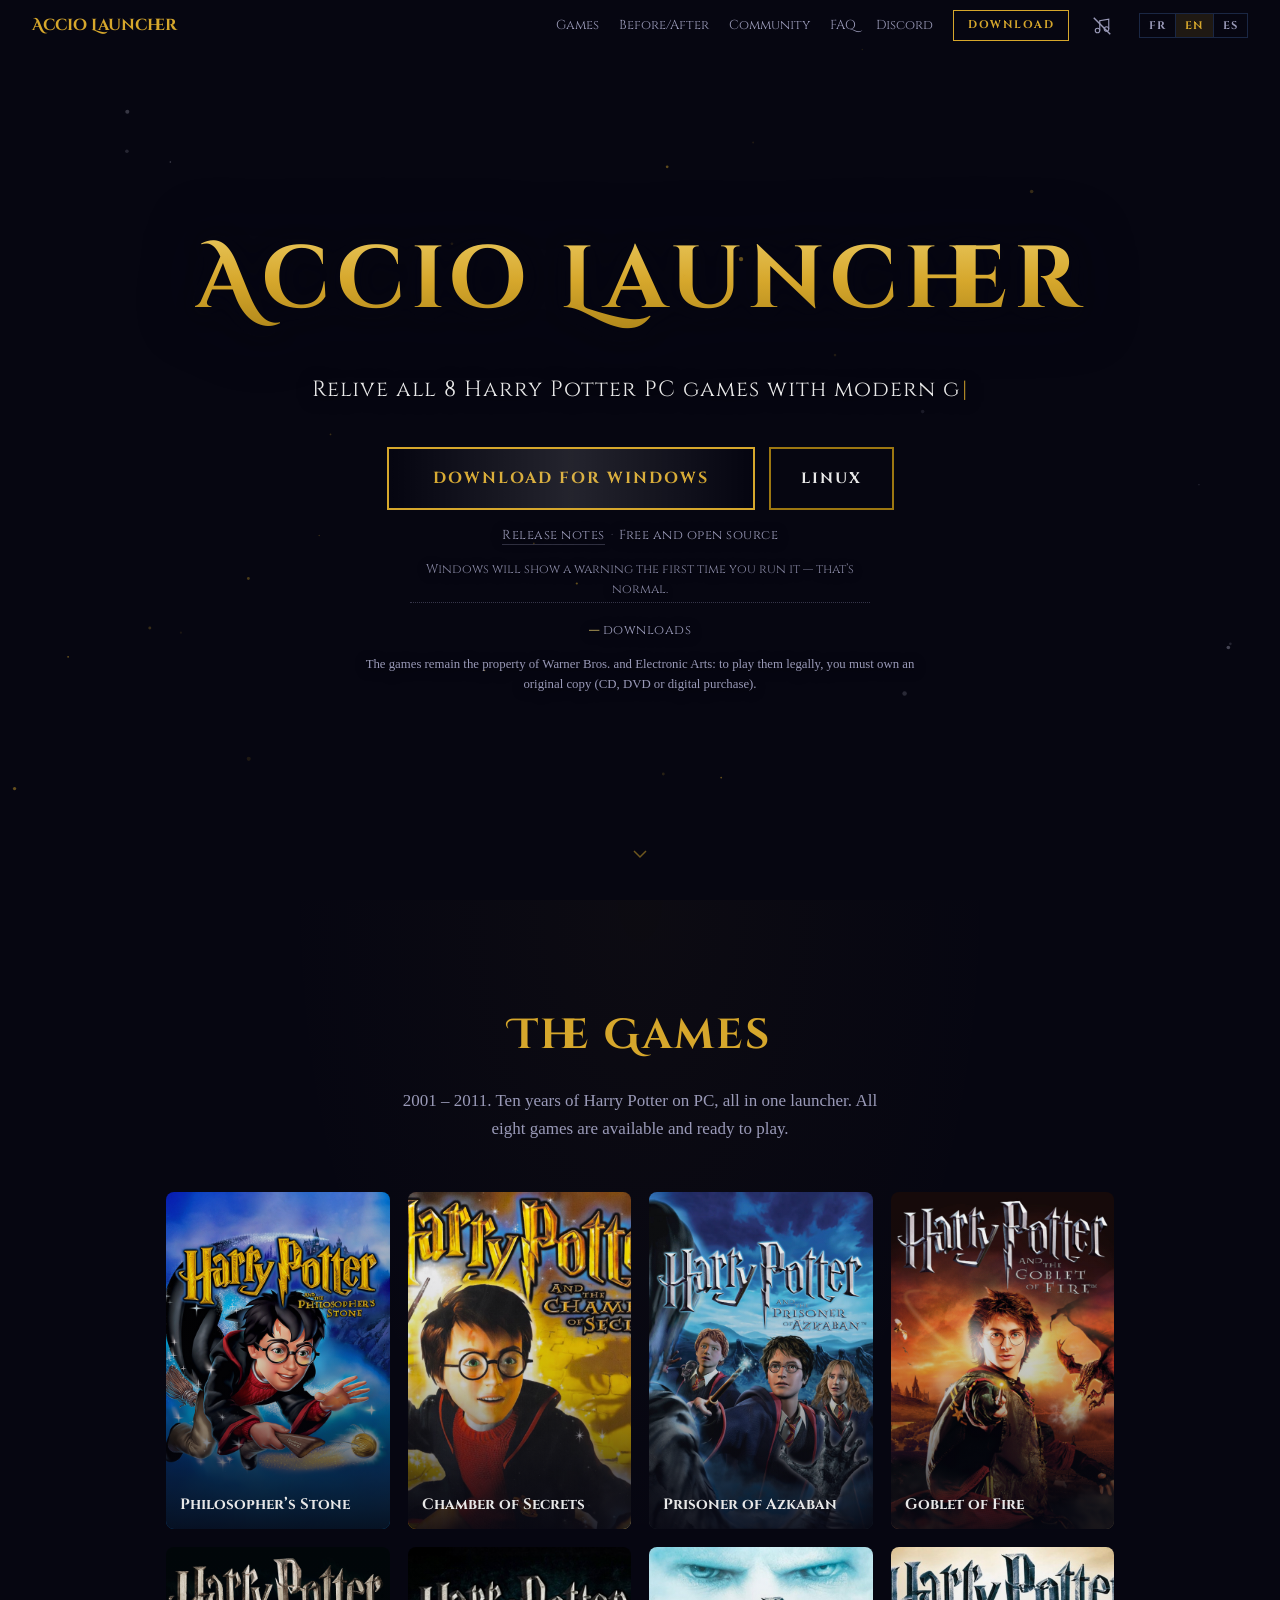
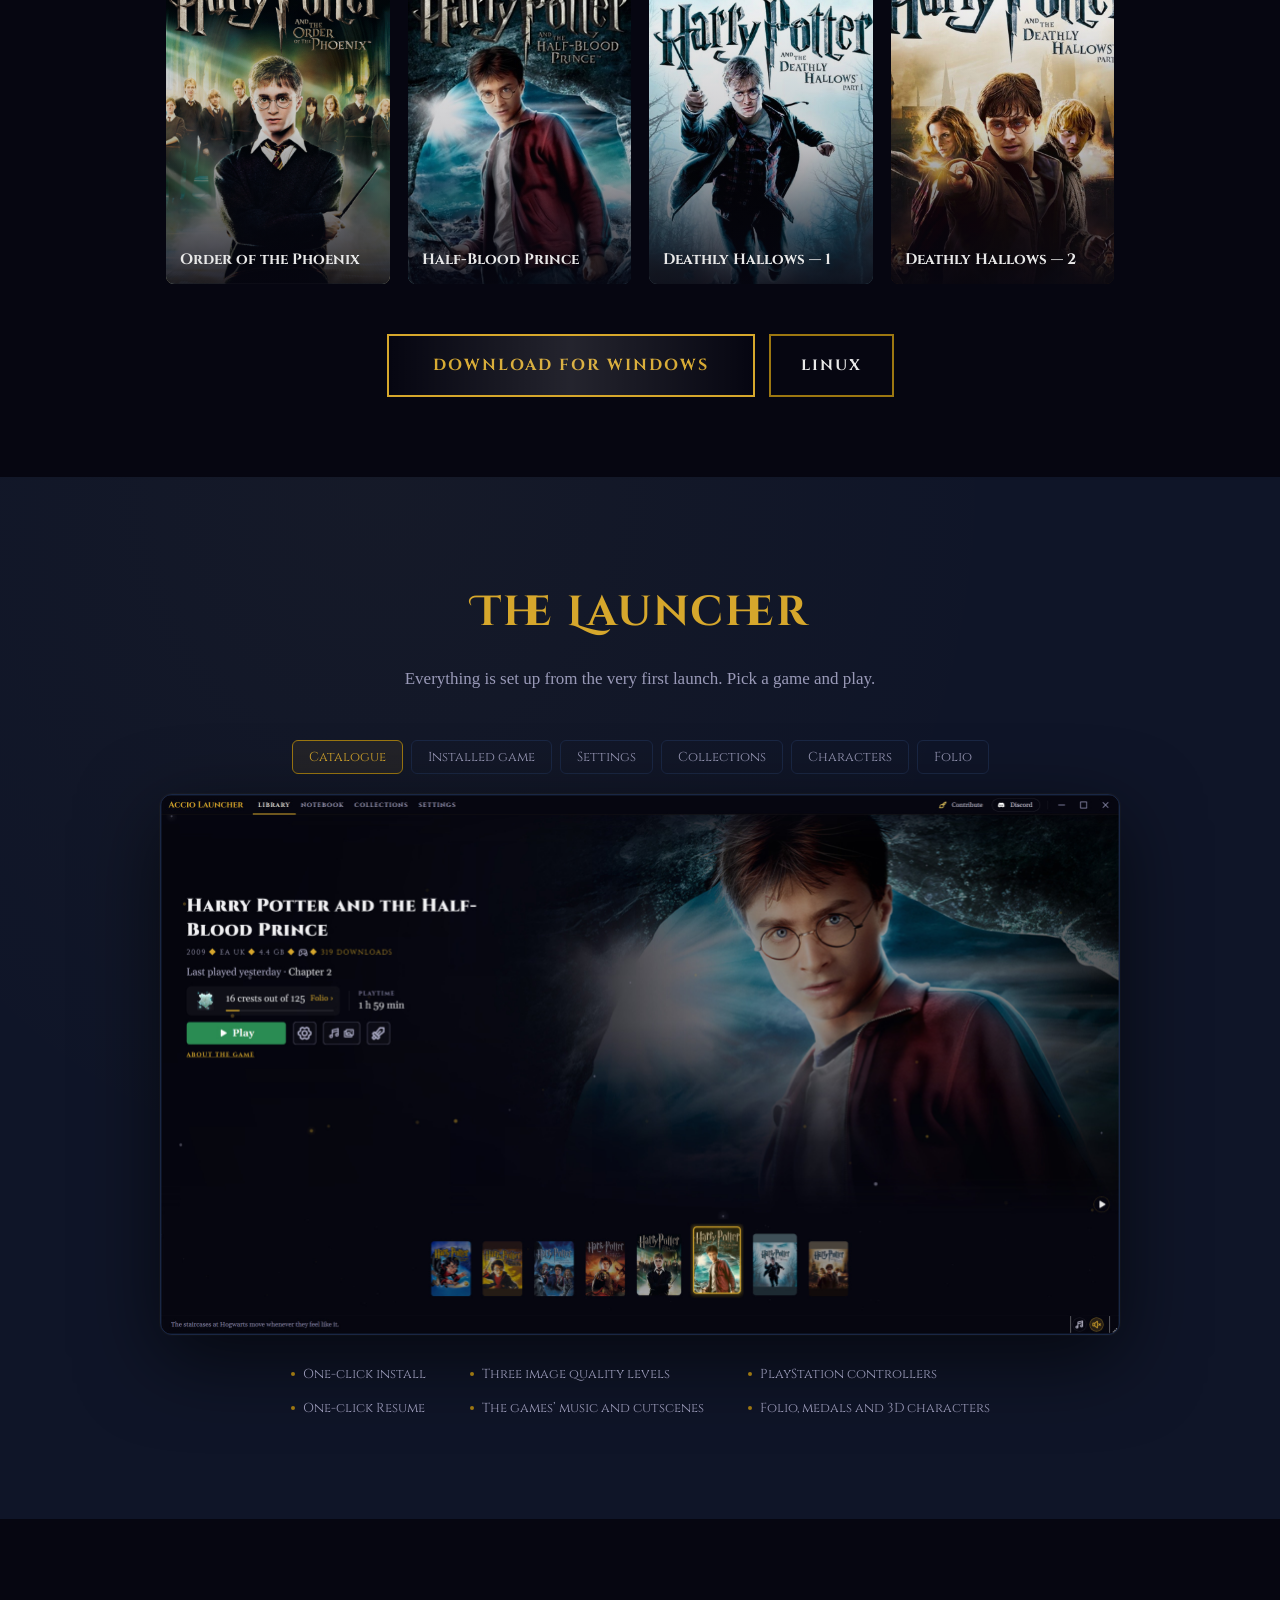
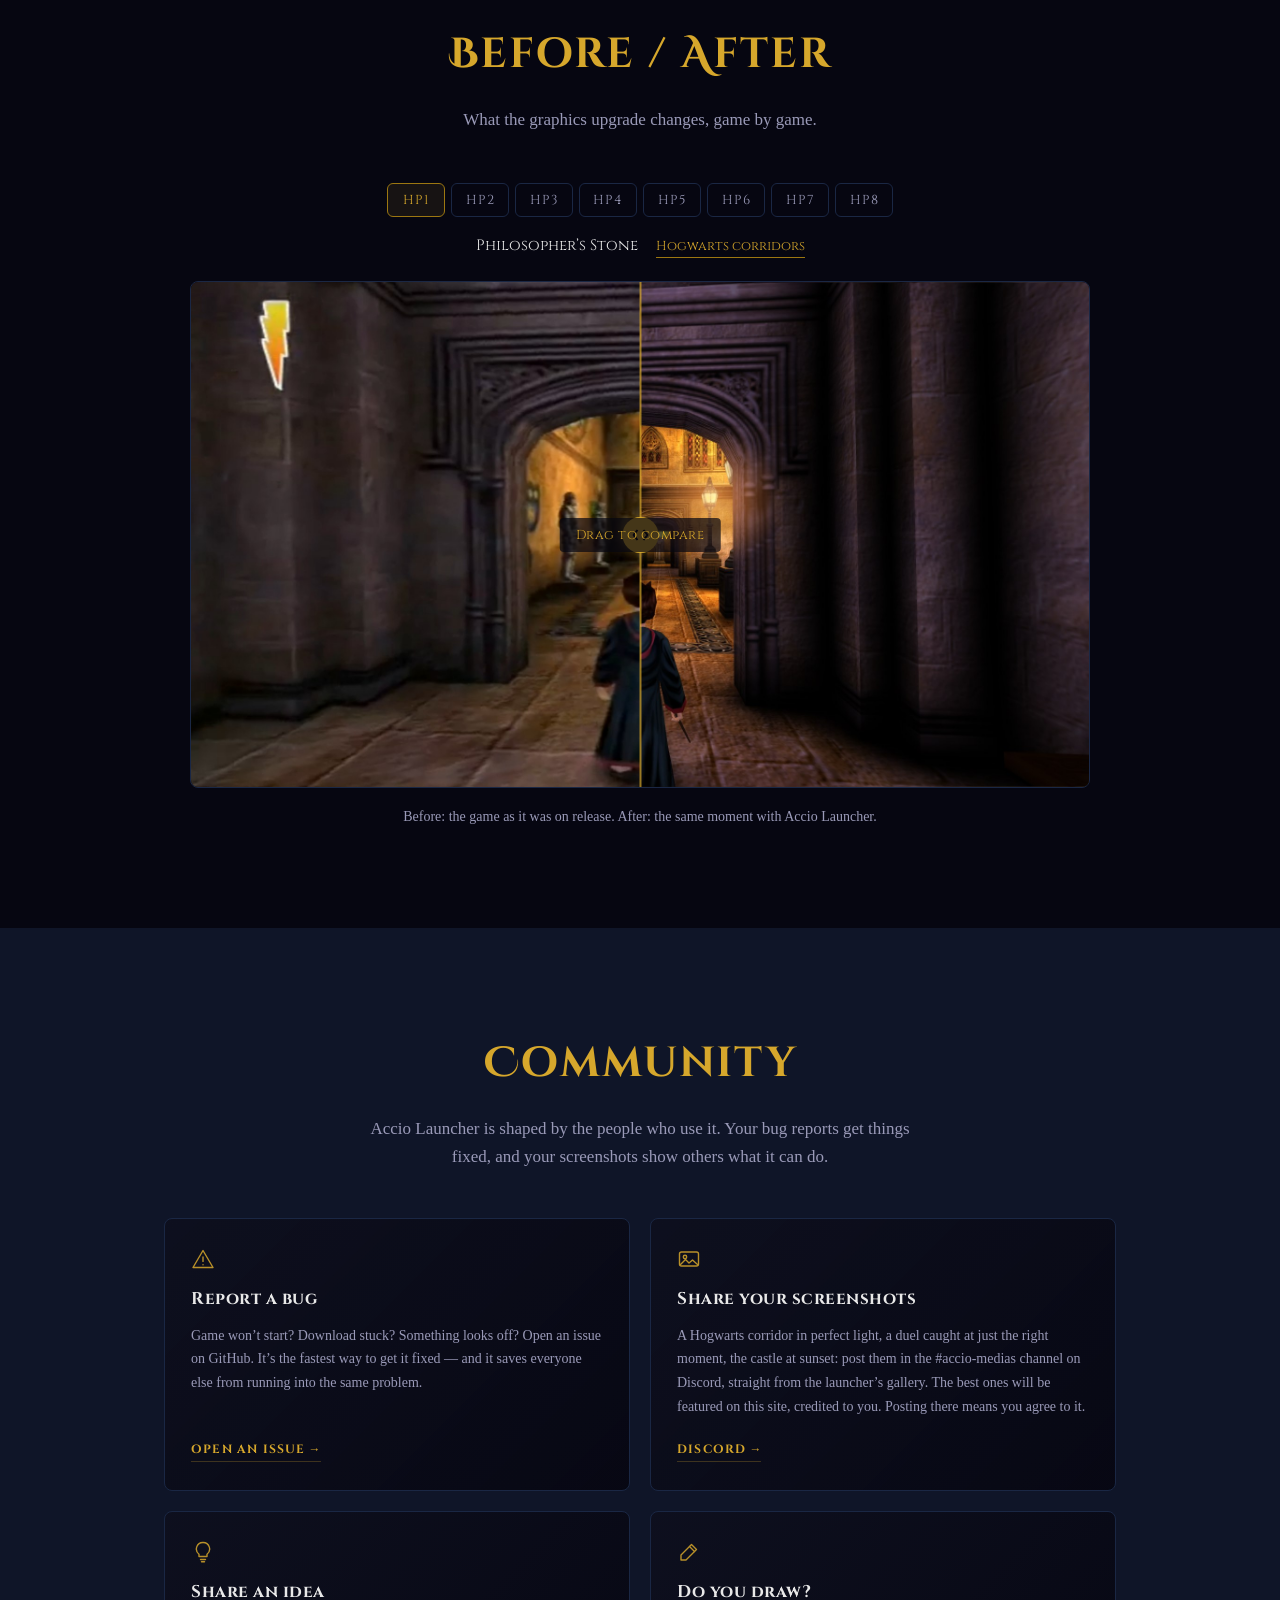
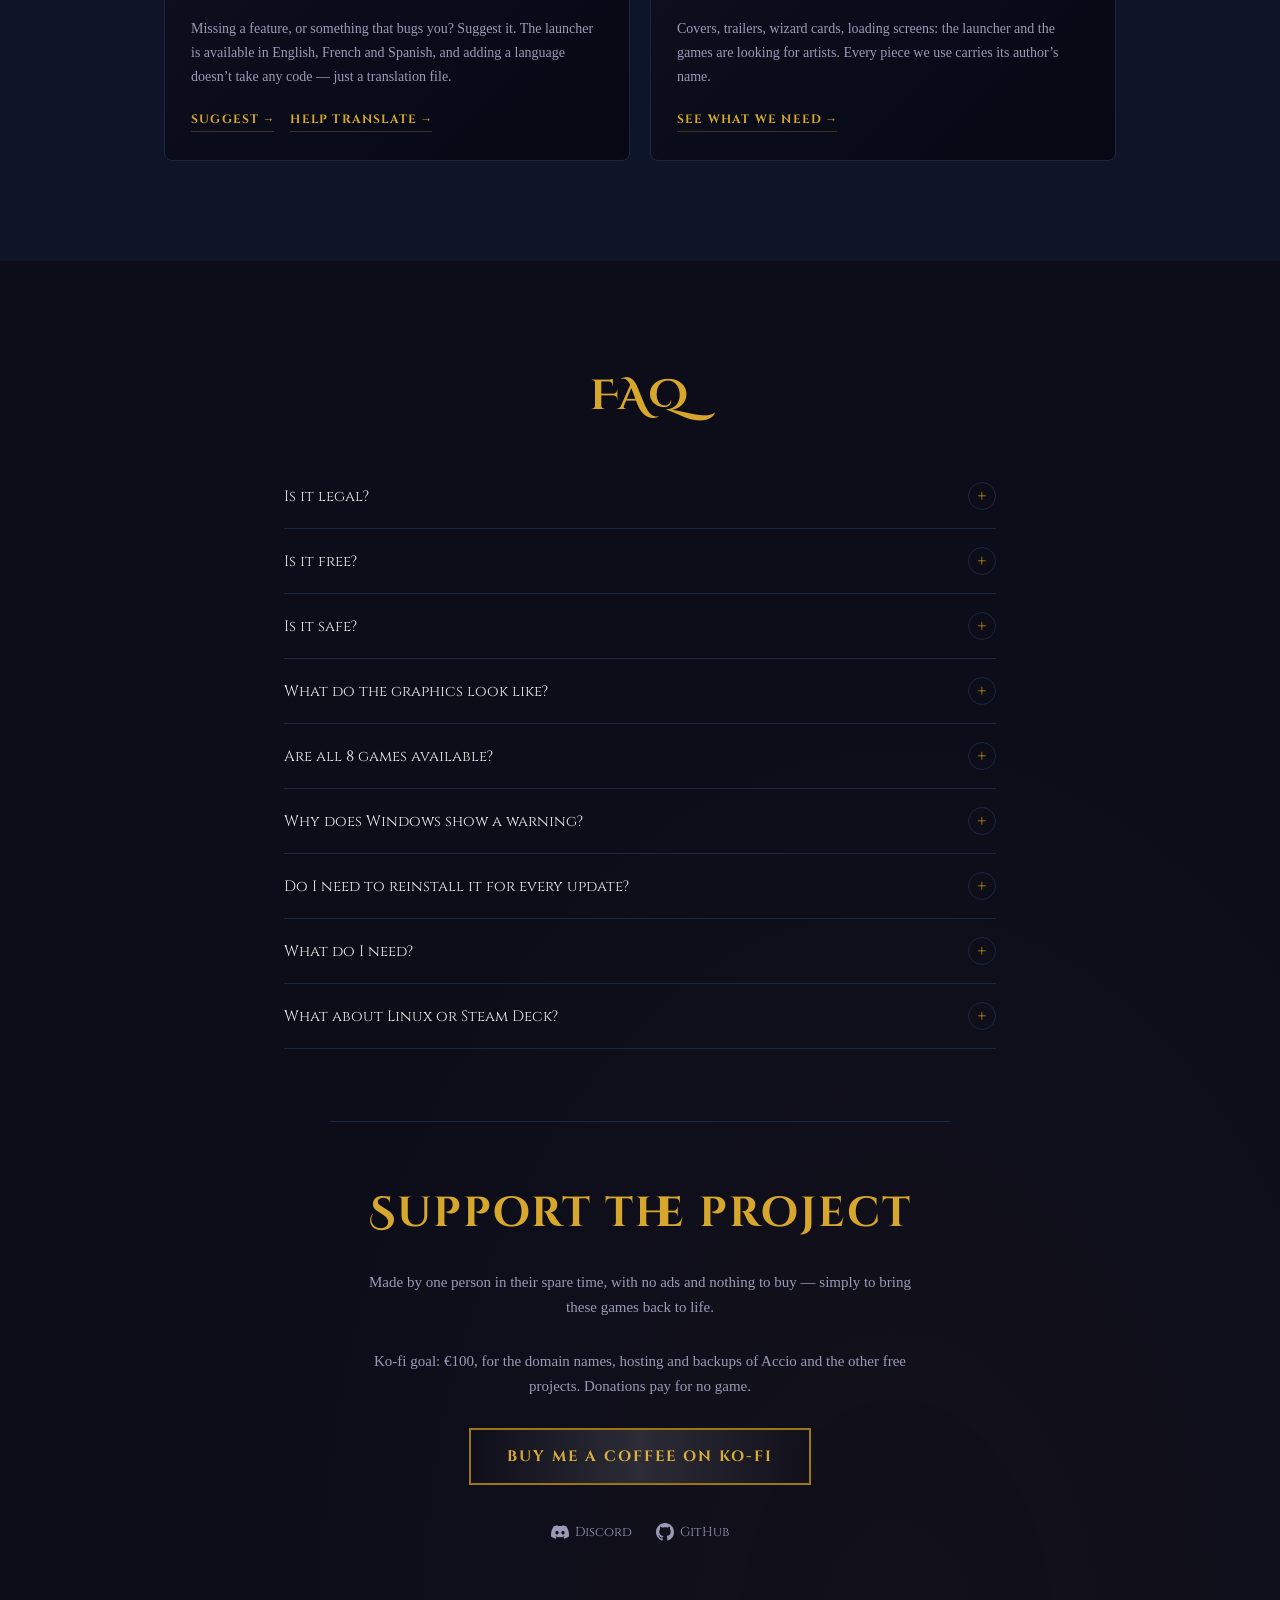
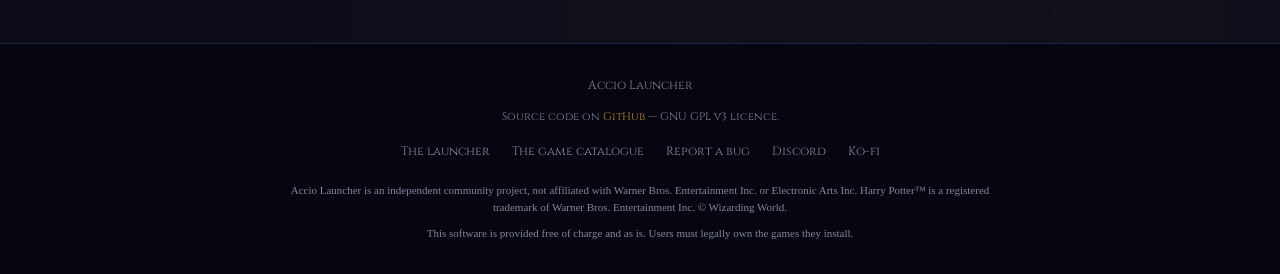
==== commit fc313e71: "feat: update launcher screenshots and improve text descriptions for installed games in multiple lang" ====
--- a/index.html
+++ b/index.html
@@ -199,7 +199,7 @@
     <p class="preview-sub" data-reveal data-i18n="preview_sub">Tout est prêt dès le premier lancement. Choisissez un jeu, cliquez, jouez.</p>
     <div class="preview-tabs" data-reveal>
       <button class="preview-tab active" data-src="assets/screenshots/launcher-catalogue.jpg" data-src-en="assets/screenshots/en-launcher-catalogue.jpg" data-desc="Le launcher Accio, fiche d'un jeu et carrousel des huit jaquettes" data-i18n-desc="alt_launcher" data-i18n="preview_tab1">Catalogue</button>
-      <button class="preview-tab" data-src="assets/screenshots/launcher-installed.jpg" data-src-en="assets/screenshots/en-launcher-installed.jpg" data-desc="Un jeu installé : le bouton Reprendre, le temps de jeu et l'engrenage des réglages" data-i18n-desc="alt_prev2" data-i18n="preview_tab2">Jeu installé</button>
+      <button class="preview-tab" data-src="assets/screenshots/launcher-installed.jpg" data-src-en="assets/screenshots/en-launcher-installed.jpg" data-desc="Un jeu installé : le bouton Jouer, le temps de jeu et l'engrenage des réglages" data-i18n-desc="alt_prev2" data-i18n="preview_tab2">Jeu installé</button>
       <button class="preview-tab" data-src="assets/screenshots/launcher-reglages.jpg" data-src-en="assets/screenshots/en-launcher-reglages.jpg" data-desc="Les réglages d'image d'un jeu, avec des niveaux de qualité de Légère à Maximale" data-i18n-desc="alt_prev3" data-i18n="preview_tab3">Réglages</button>
       <button class="preview-tab" data-src="assets/screenshots/launcher-collections.jpg" data-src-en="assets/screenshots/en-launcher-collections.jpg" data-desc="Les Collections : les cinématiques du Prince de sang-mêlé, avec leur son et une barre de lecture" data-i18n-desc="alt_prev4" data-i18n="preview_tab4">Collections</button>
       <button class="preview-tab" data-src="assets/screenshots/launcher-personnages.jpg" data-src-en="assets/screenshots/en-launcher-personnages.jpg" data-desc="Les personnages de L'École des Sorciers, avec Harry en 3D tel qu'il est dans le jeu" data-i18n-desc="alt_prev5" data-i18n="preview_tab5">Personnages</button>
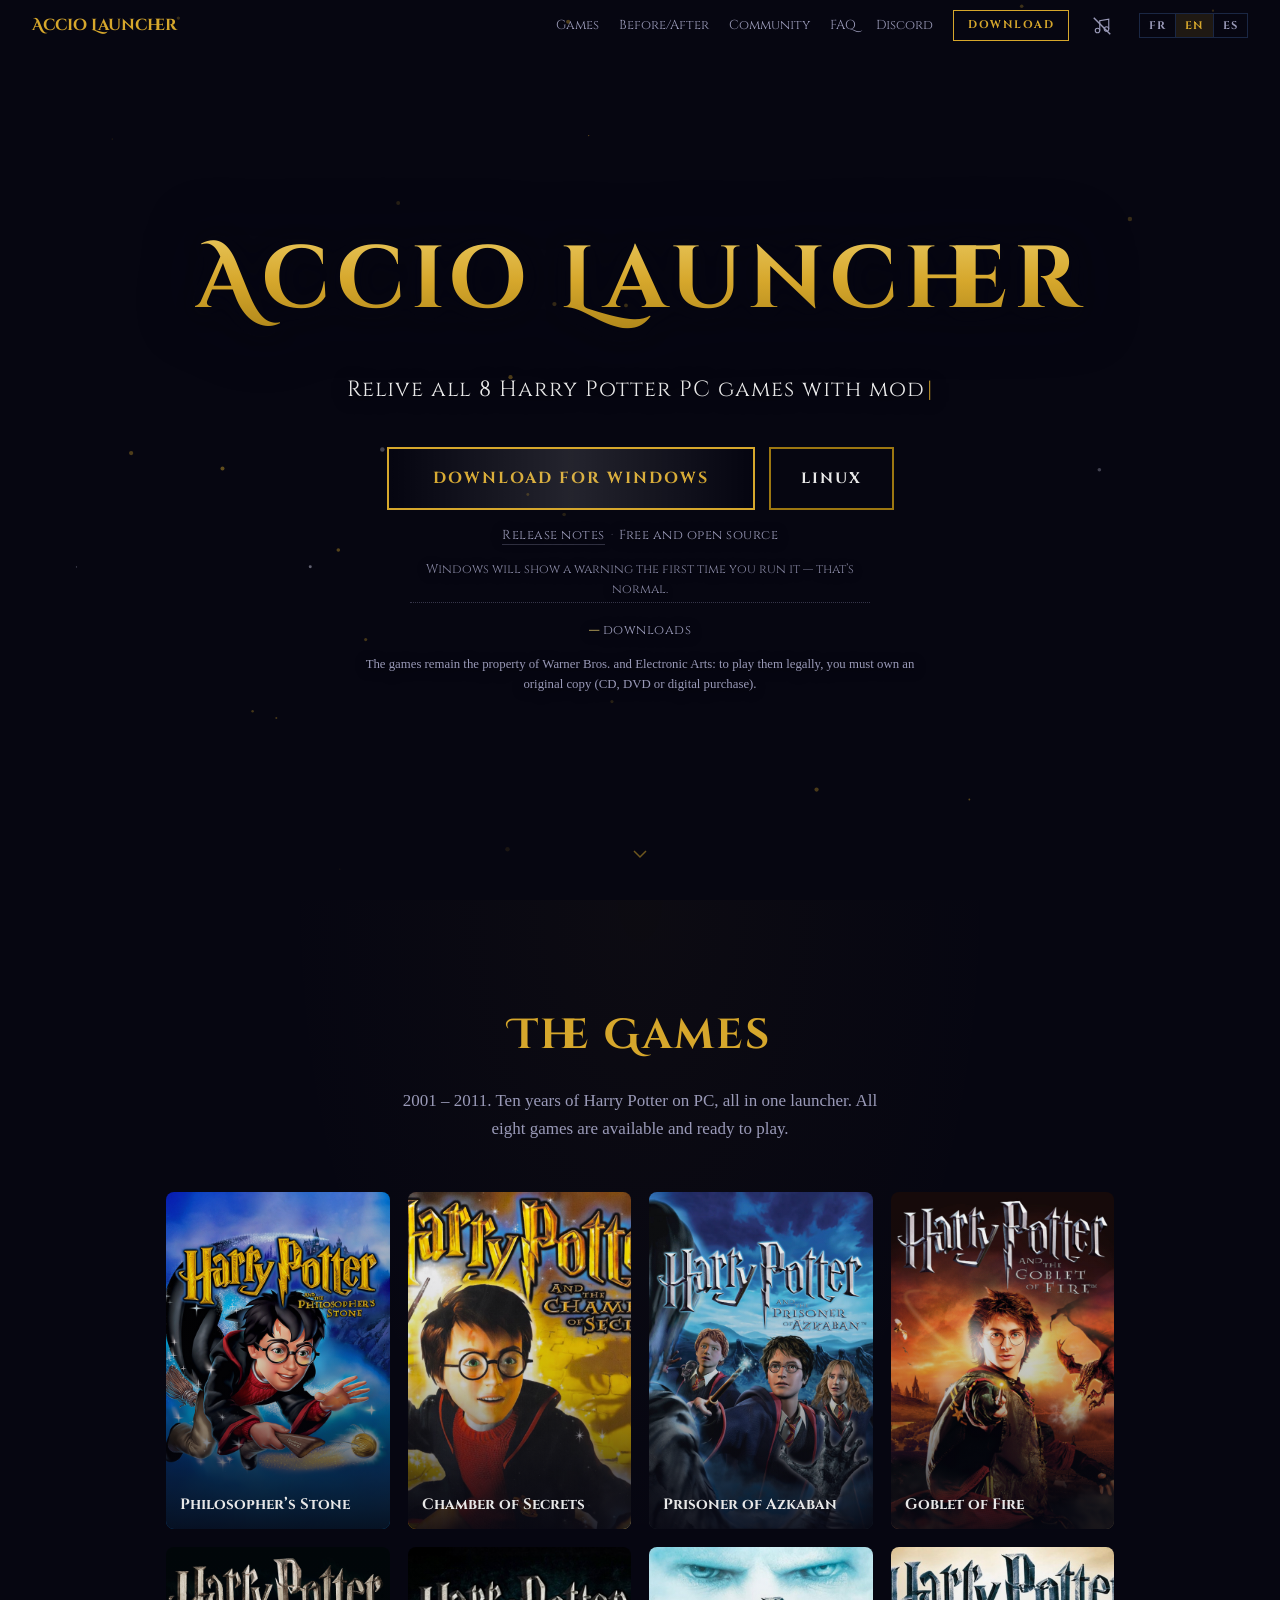
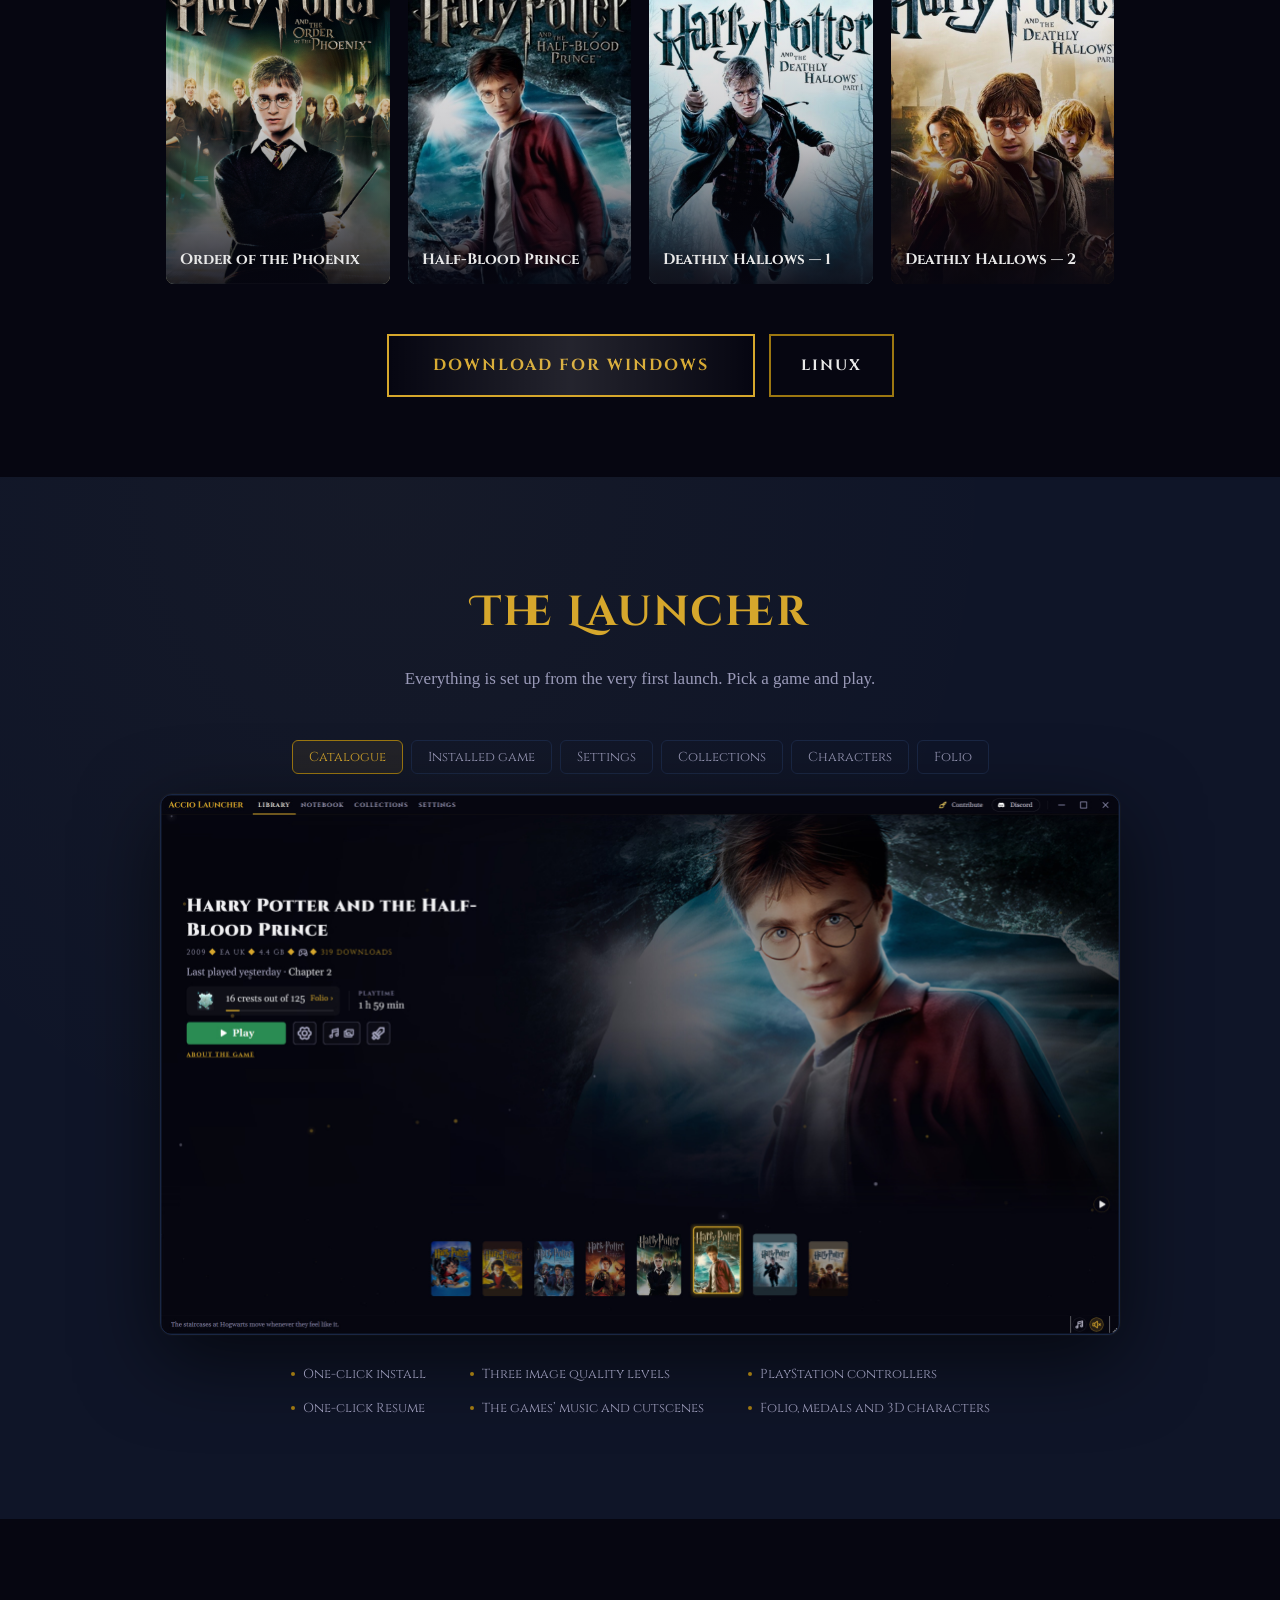
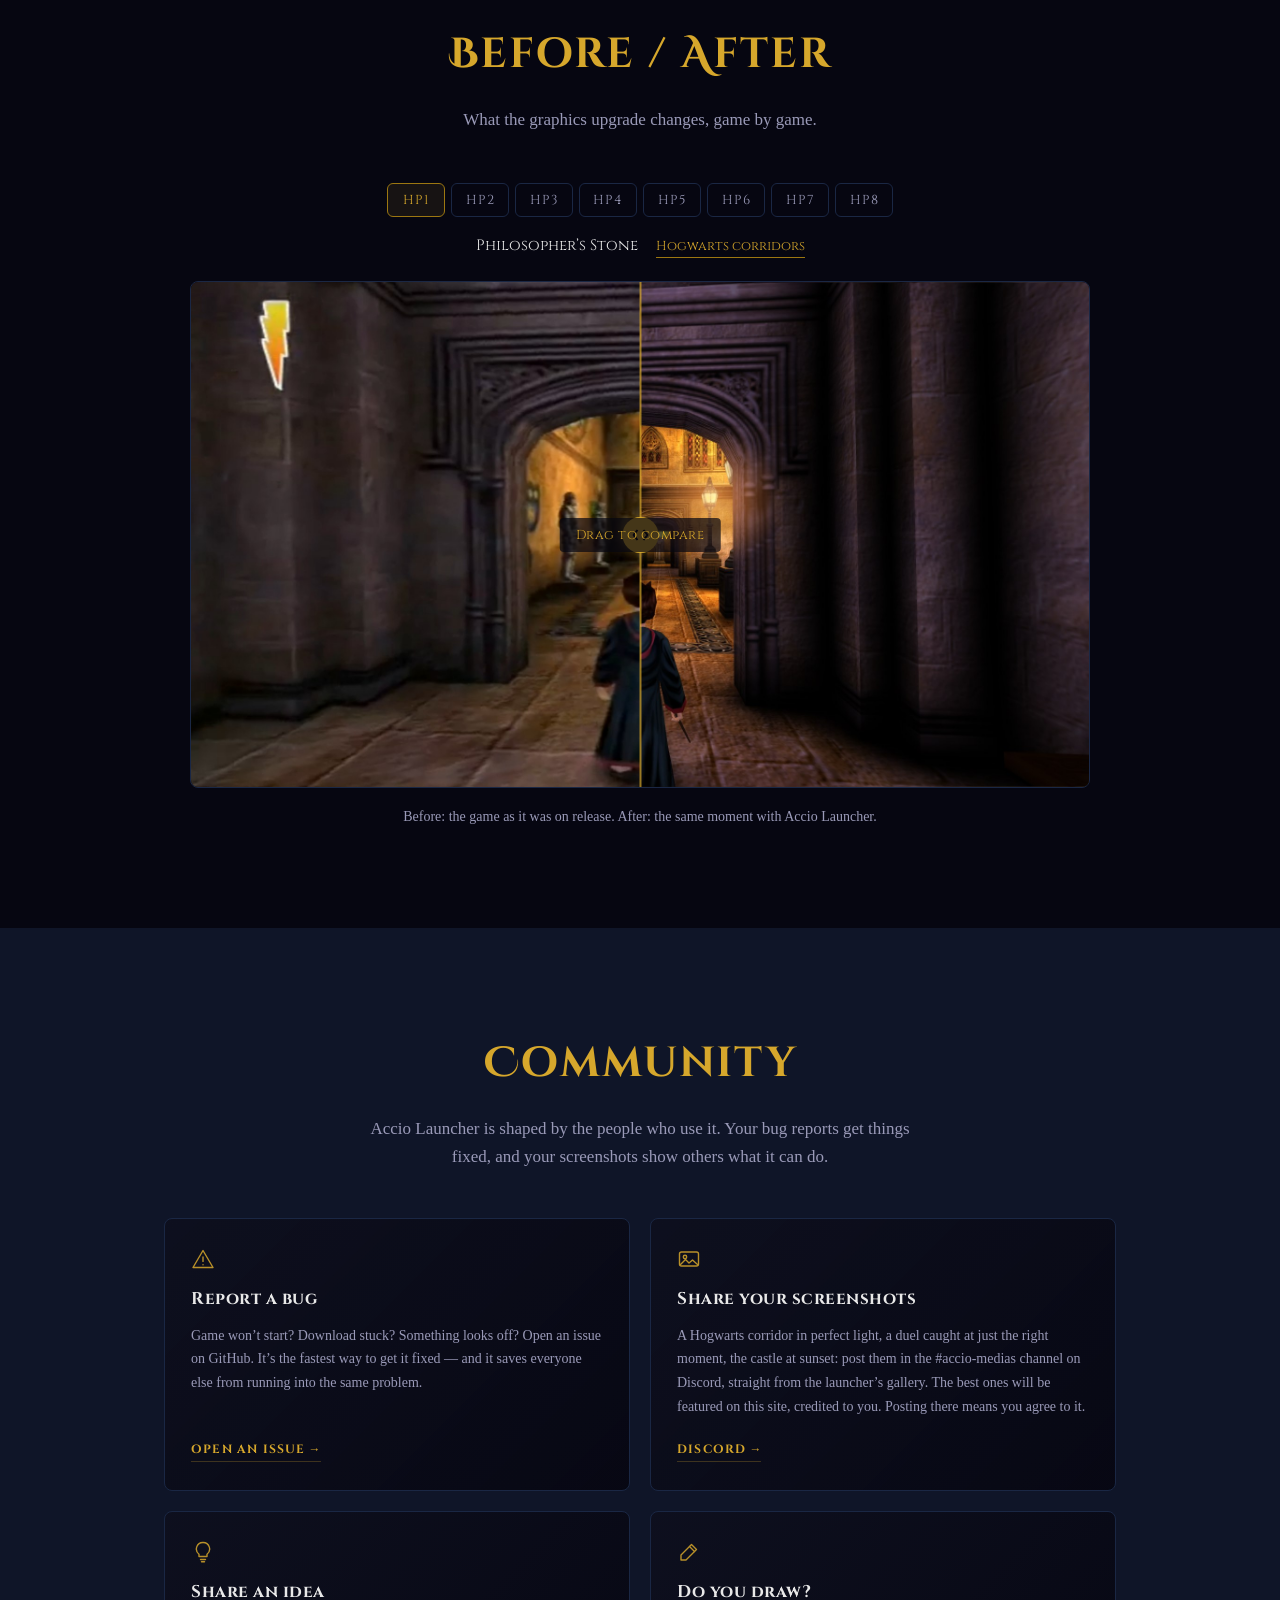
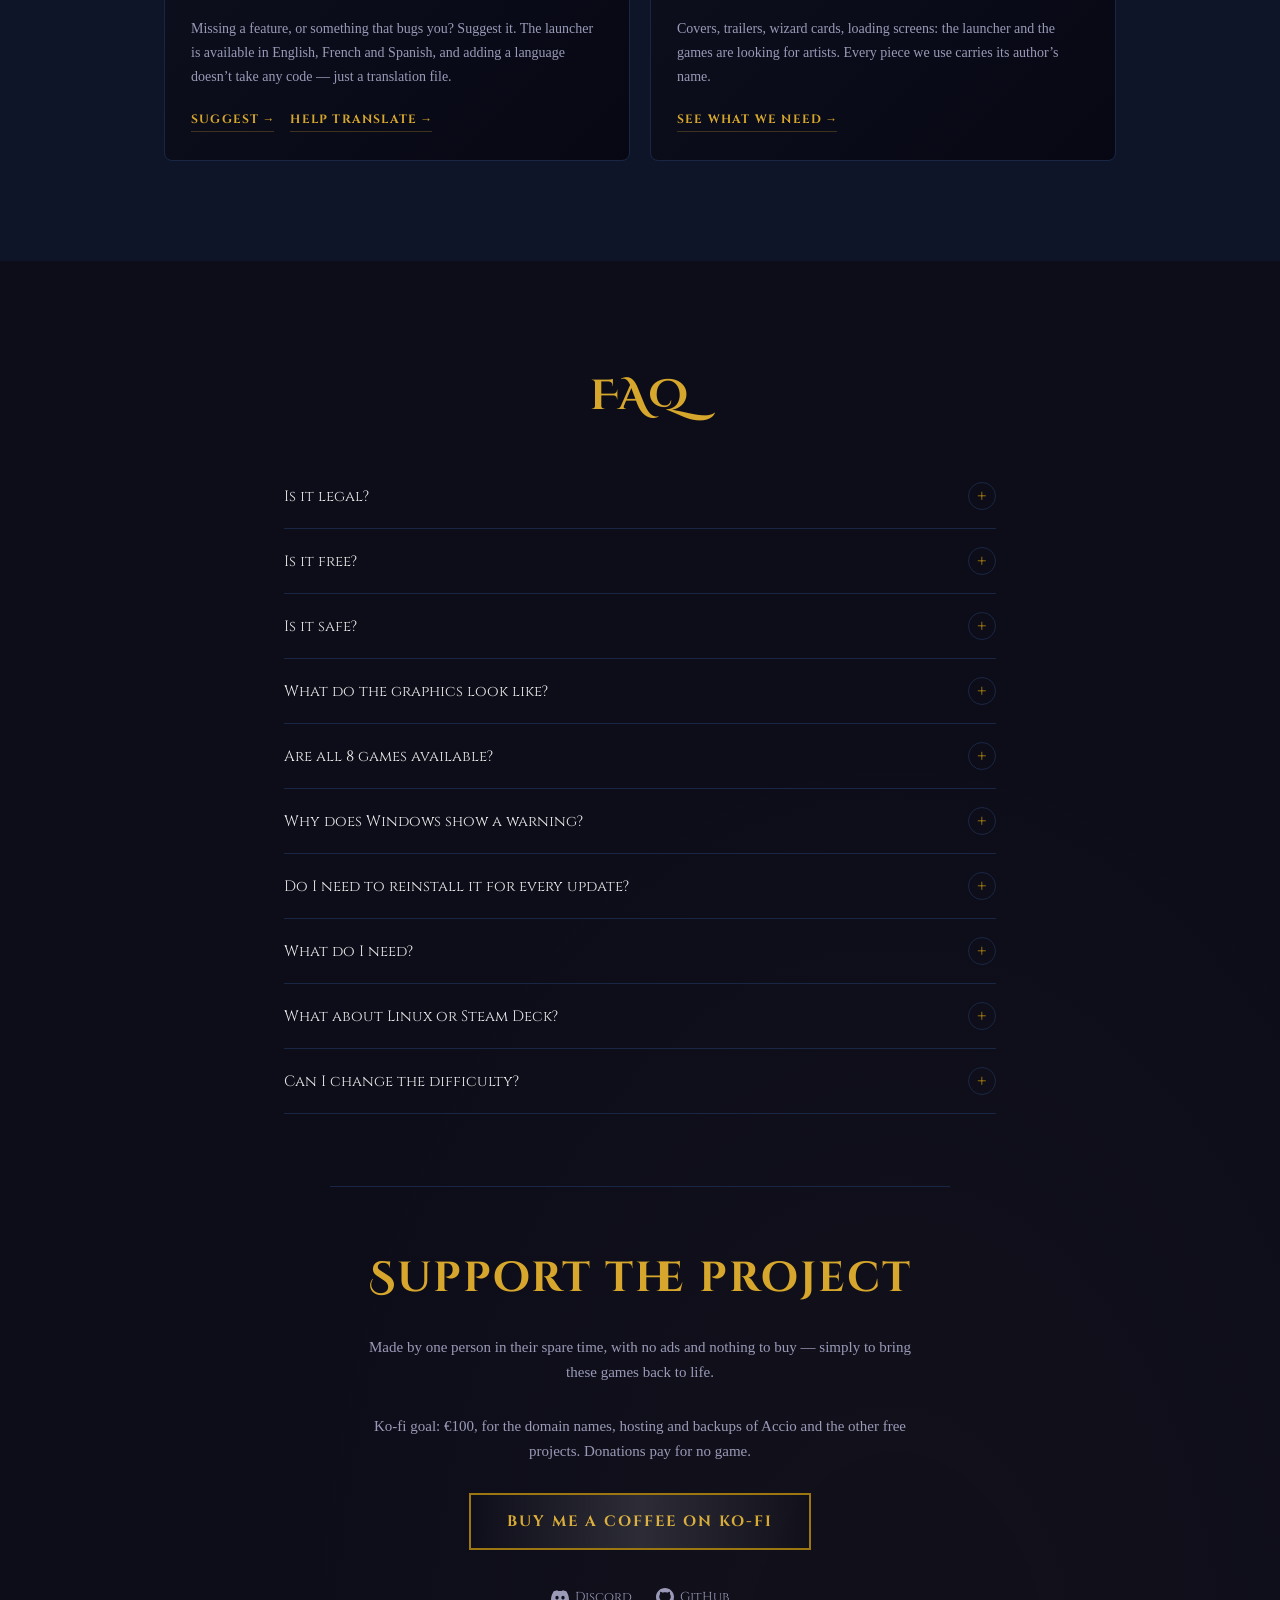
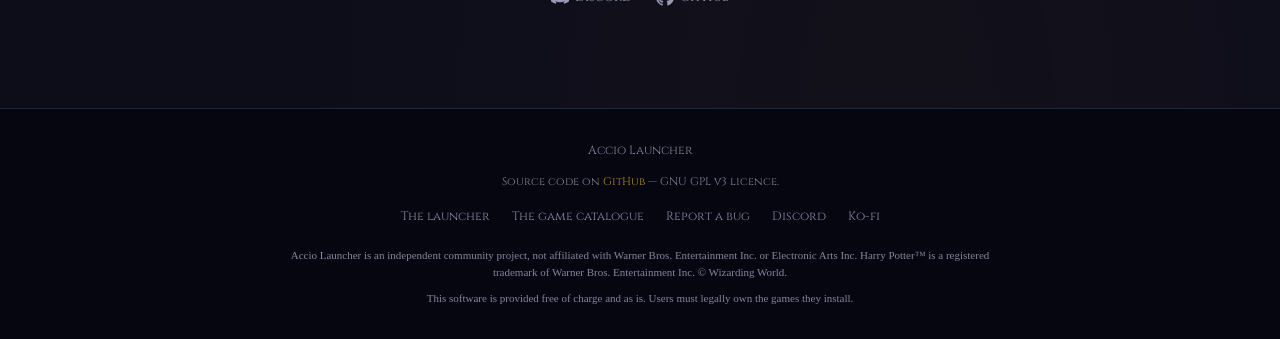
==== commit b0b37bc7: "FAQ : la difficulté de la 1.4 (FR, EN, ES)" ====
--- a/index.html
+++ b/index.html
@@ -378,6 +378,10 @@
           <summary data-i18n="faq9_q">Et sur Linux ou Steam Deck ?</summary>
           <p data-i18n="faq9_a">Oui : Steam Deck, Bazzite, Fedora, Ubuntu… Téléchargez le fichier Linux, rendez-le exécutable (clic droit → Propriétés), puis lancez-le. Les jeux tournent avec Proton ou Wine, et le launcher installe lui-même ce qui leur manque ; le <a href="https://github.com/ludvdber/AccioLauncher#linux--bazzite" target="_blank" rel="noopener">guide Linux</a> détaille l'installation. Essayé sur Bazzite : les huit jeux s'installent et tournent. Un souci ? Dites-le sur <a href="https://discord.gg/TNwDQd7KGe" target="_blank" rel="noopener">Discord</a> ou sur <a href="https://github.com/ludvdber/AccioLauncher/issues/new/choose" target="_blank" rel="noopener">GitHub</a>.</p>
         </details>
+        <details class="faq-item">
+          <summary data-i18n="faq10_q">Peut-on régler la difficulté ?</summary>
+          <p data-i18n="faq10_a">Oui, depuis la version 1.4, de l'École des sorciers au Prince de sang-mêlé : Détendu, Normal, Difficile ou Hardcore, Récit dans l'Ordre du Phénix, et « Sur mesure » pour régler chaque modificateur. Pour les plus courageux, une seule vie : la première mort termine la partie, sans jamais toucher à vos sauvegardes habituelles. Ces modes sont encore en test : vos retours sont les bienvenus sur Discord.</p>
+        </details>
     </div>
 
     <div class="support-band" data-reveal>
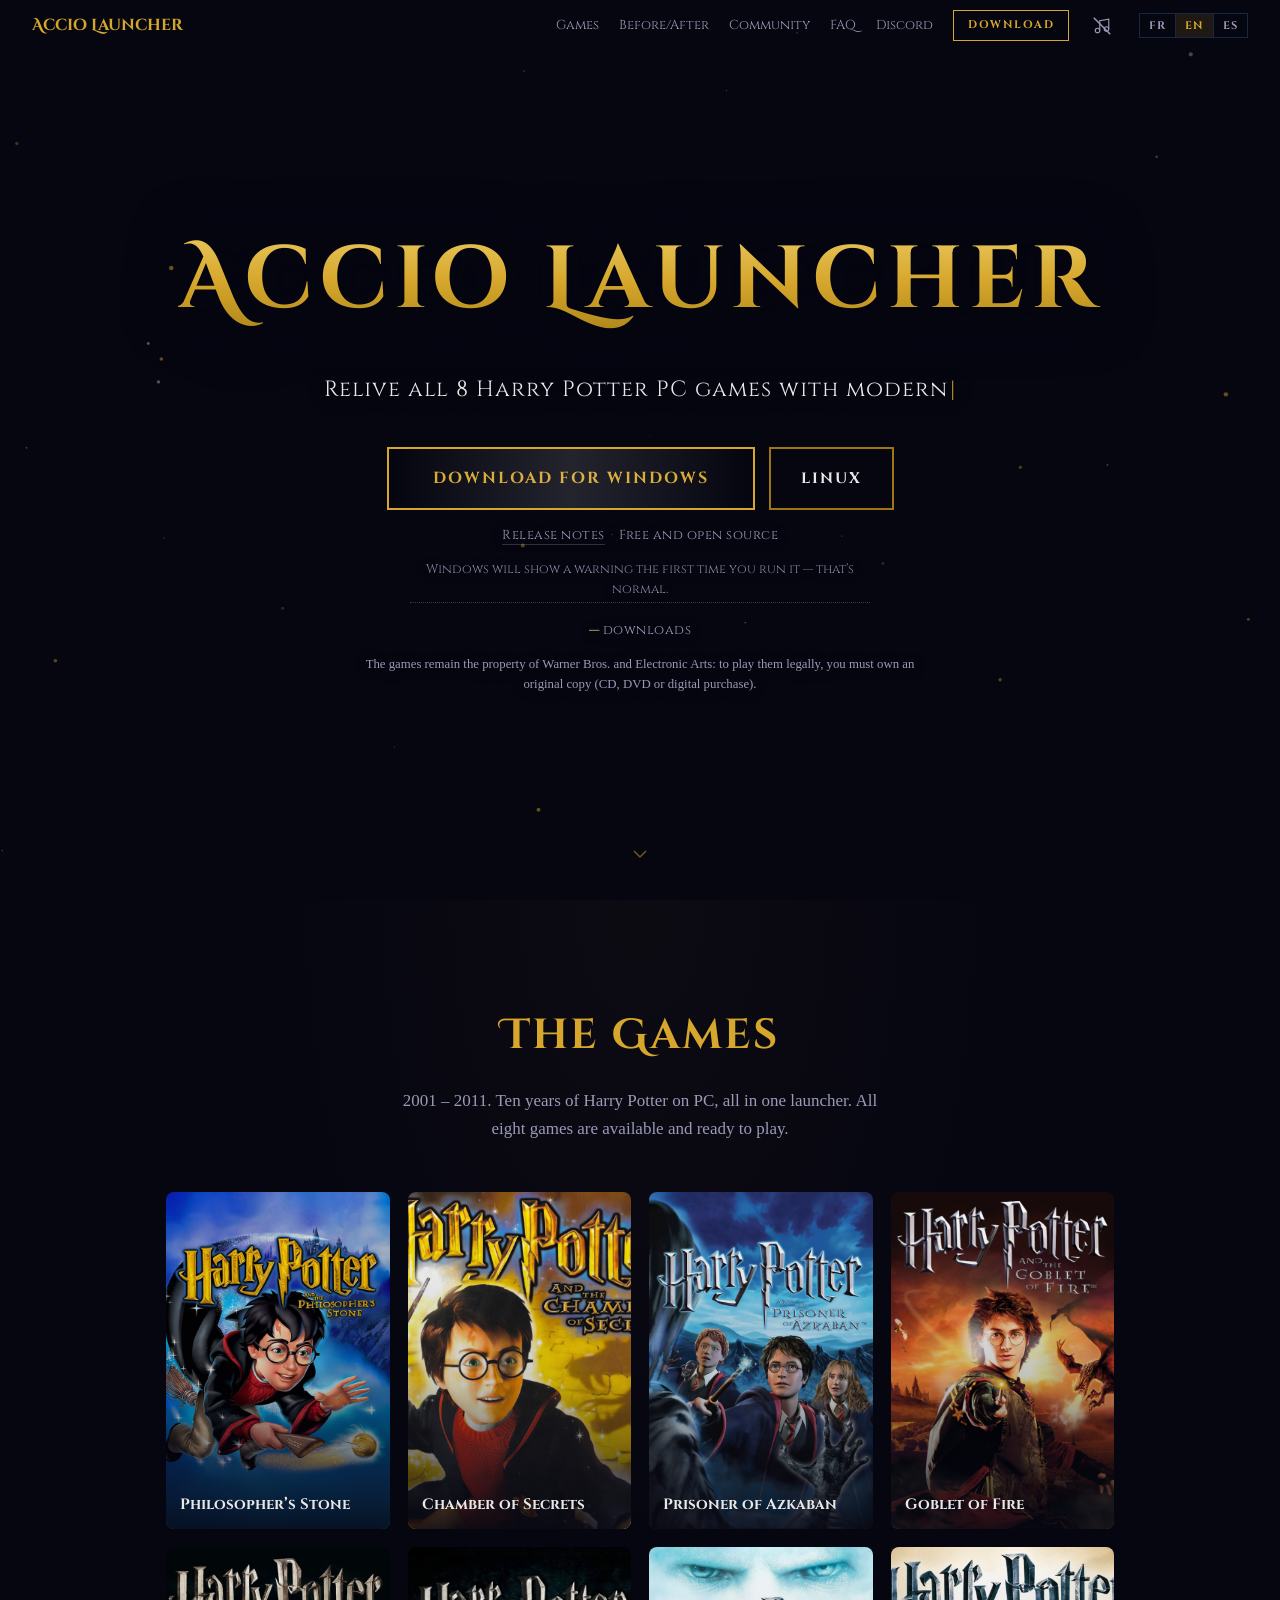
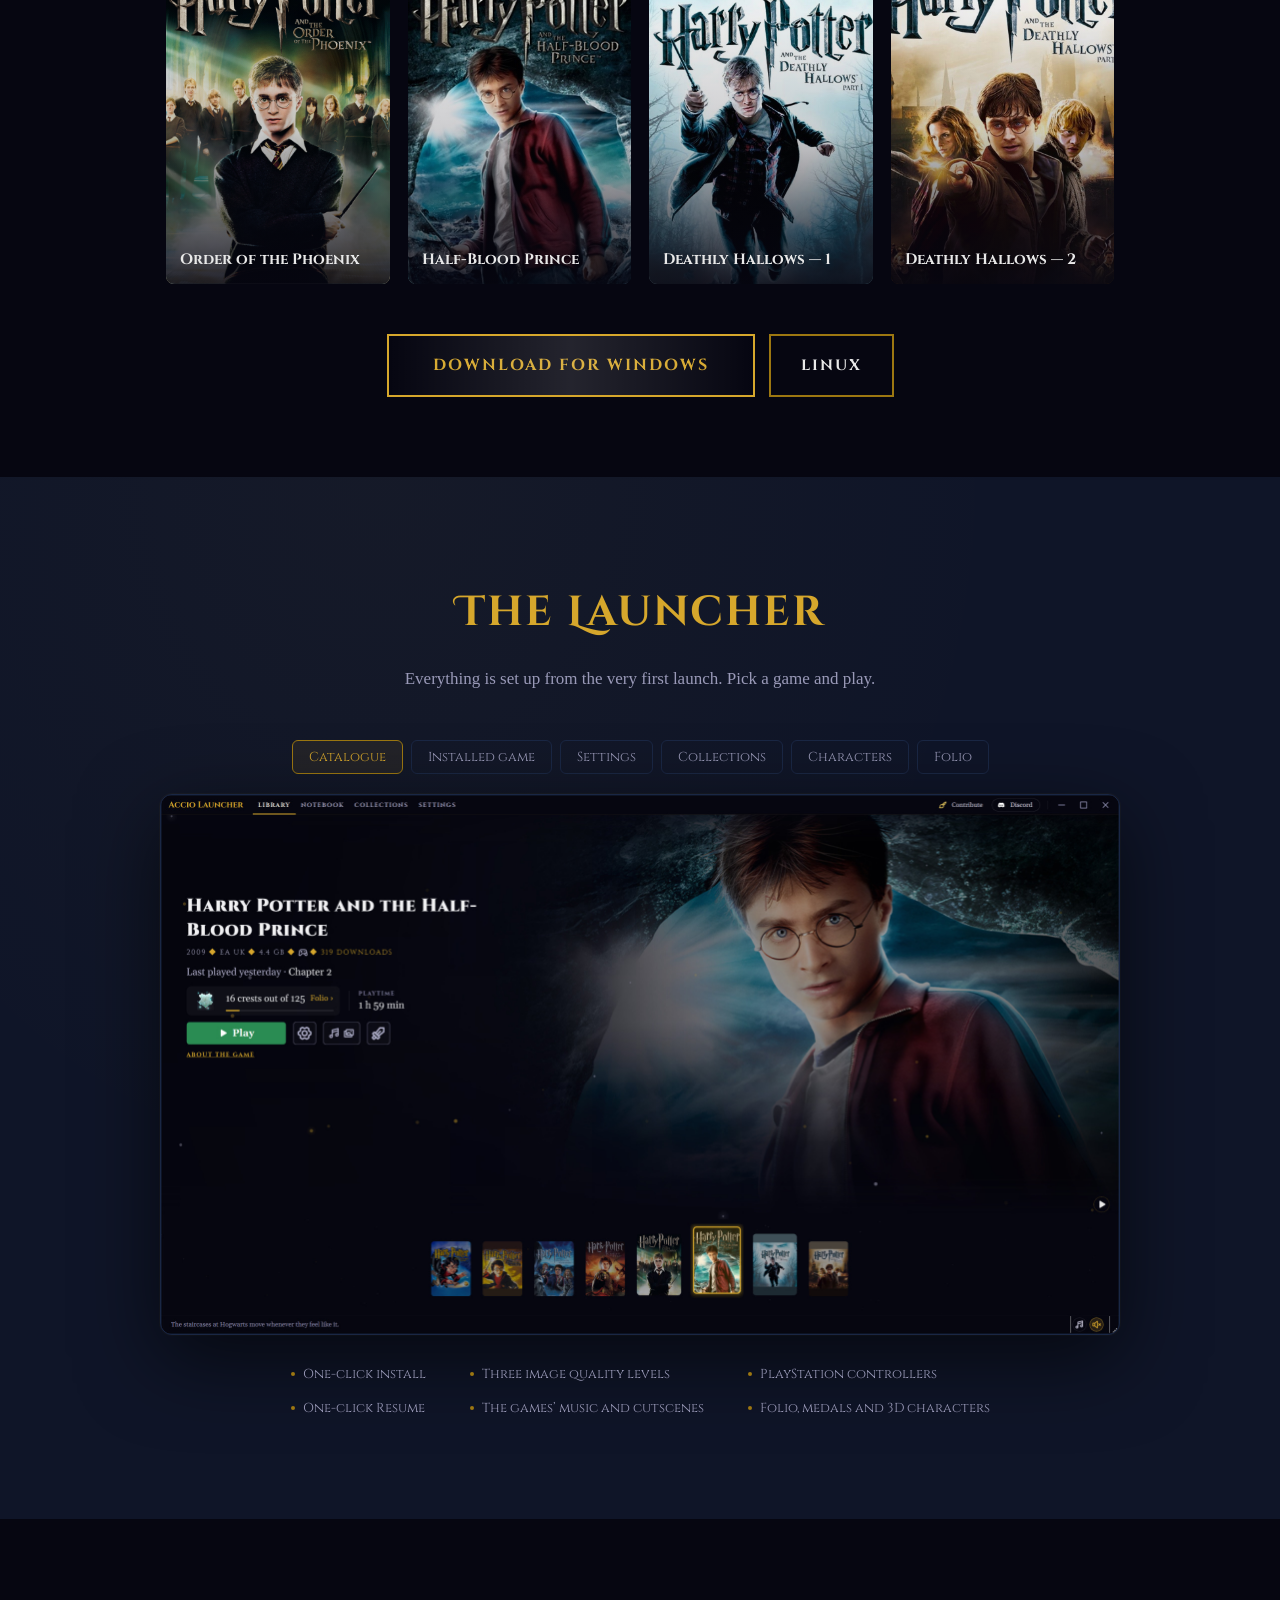
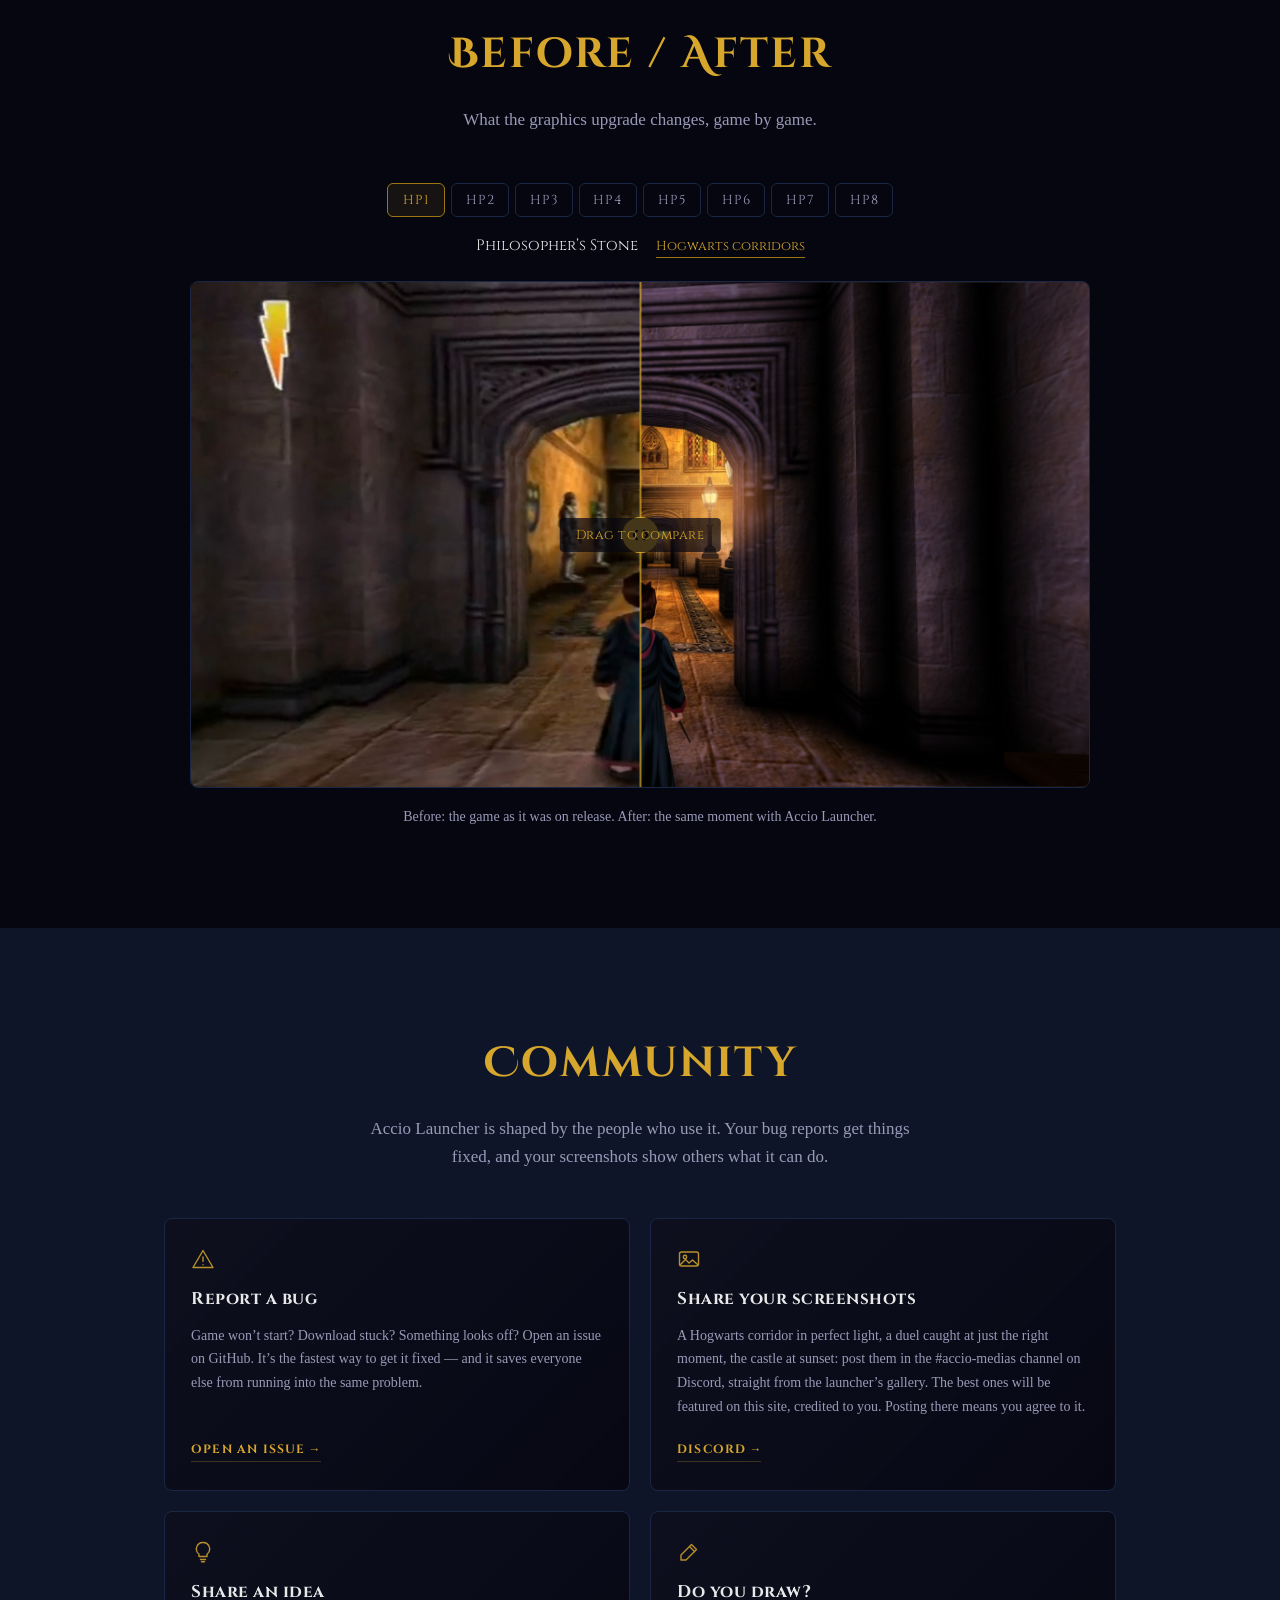
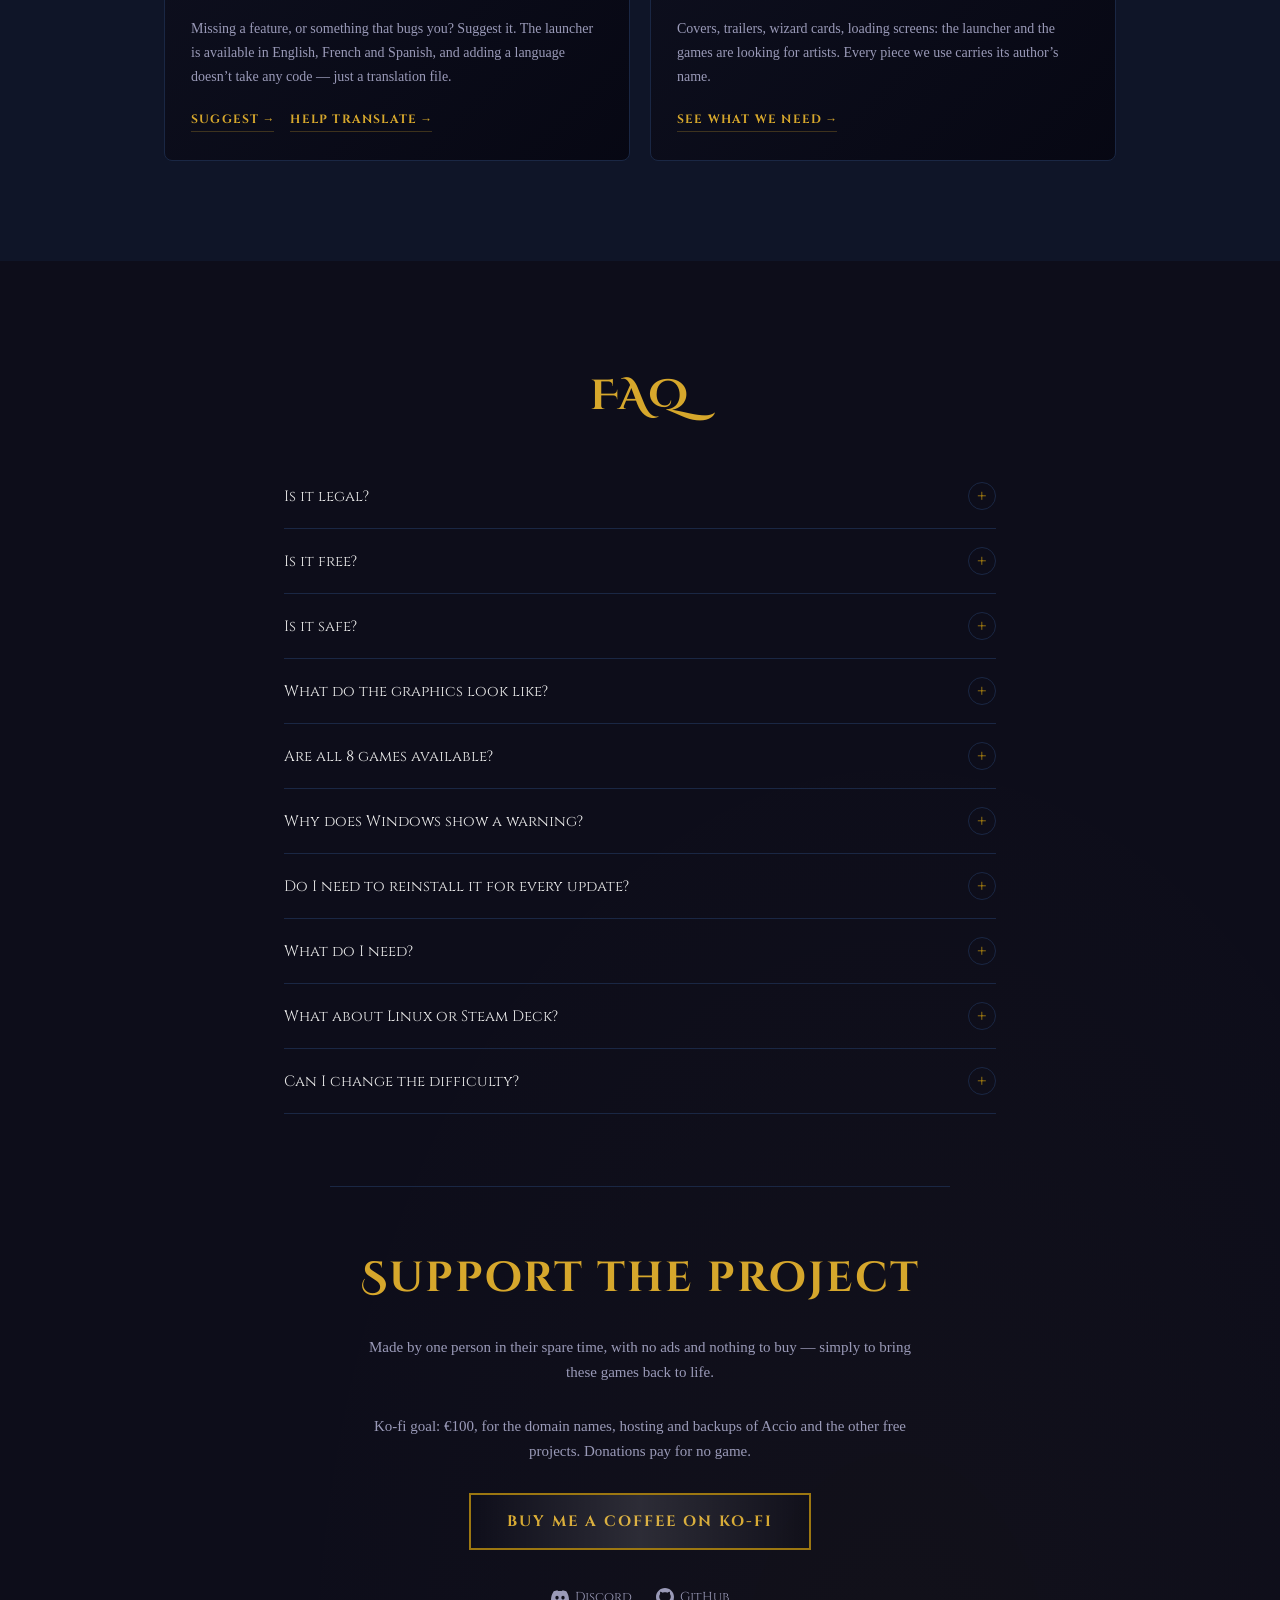
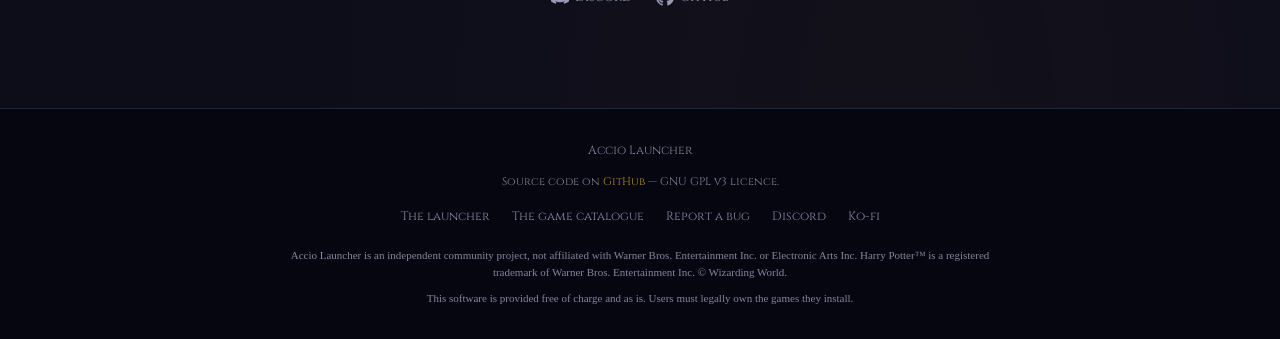
==== commit 5bb76b42: "feat: update social preview images and improve font descriptions in styles" ====
--- a/index.html
+++ b/index.html
@@ -8,7 +8,7 @@
   <link rel="canonical" href="https://acciolauncher.be/">
   <meta property="og:title" content="Accio Launcher — Tous les jeux Harry Potter PC">
   <meta property="og:description" content="Un seul launcher pour les 8 jeux Harry Potter PC. Les huit sont en ligne. Gratuit et open-source.">
-  <meta property="og:image" content="https://acciolauncher.be/assets/social-preview-v2.jpg">
+  <meta property="og:image" content="https://acciolauncher.be/assets/social-preview-v3.jpg">
   <meta property="og:url" content="https://acciolauncher.be/">
   <meta property="og:type" content="website">
   <meta property="og:locale" content="fr_FR">
@@ -17,7 +17,7 @@
   <meta property="og:image:height" content="630">
   <meta property="og:image:alt" content="Accio Launcher — les 8 jeux Harry Potter PC réunis dans un seul launcher.">
   <meta name="twitter:card" content="summary_large_image">
-  <meta name="twitter:image" content="https://acciolauncher.be/assets/social-preview-v2.jpg">
+  <meta name="twitter:image" content="https://acciolauncher.be/assets/social-preview-v3.jpg">
   <meta name="theme-color" content="#060611">
   <script>document.documentElement.classList.replace('no-js','js');</script>
   <link rel="icon" type="image/svg+xml" href="assets/brand/mark.svg">
--- a/css/styles.css
+++ b/css/styles.css
@@ -3,7 +3,8 @@
    =========================================== */
 
 @font-face { font-family:'Cinzel'; src:url('../assets/fonts/Cinzel-Variable.woff2') format('woff2'); font-weight:400 900; font-display:swap; }
-@font-face { font-family:'Cinzel Decorative'; src:url('../assets/fonts/CinzelDecorative-Bold.woff2') format('woff2'); font-weight:700; font-display:swap; }
+/* Accio Titres = Cinzel Decorative Bold dont le h (crochet qui mordait sur le C de « Launcher ») est le H de Cinzel Bold, à la hauteur des autres lettres (OFL : renommée). */
+@font-face { font-family:'Accio Titres'; src:url('../assets/fonts/AccioTitres-Bold.woff2') format('woff2'); font-weight:700; font-display:swap; }
 
 :root {
   --dark: #060611;
@@ -16,7 +17,7 @@
   --muted: #9a9ab8;
   --border: #1a2744;
   --serif: 'Cinzel', Georgia, serif;
-  --display: 'Cinzel Decorative', Georgia, serif;
+  --display: 'Accio Titres', Georgia, serif;
 }
 
 /* --- Reset --- */
